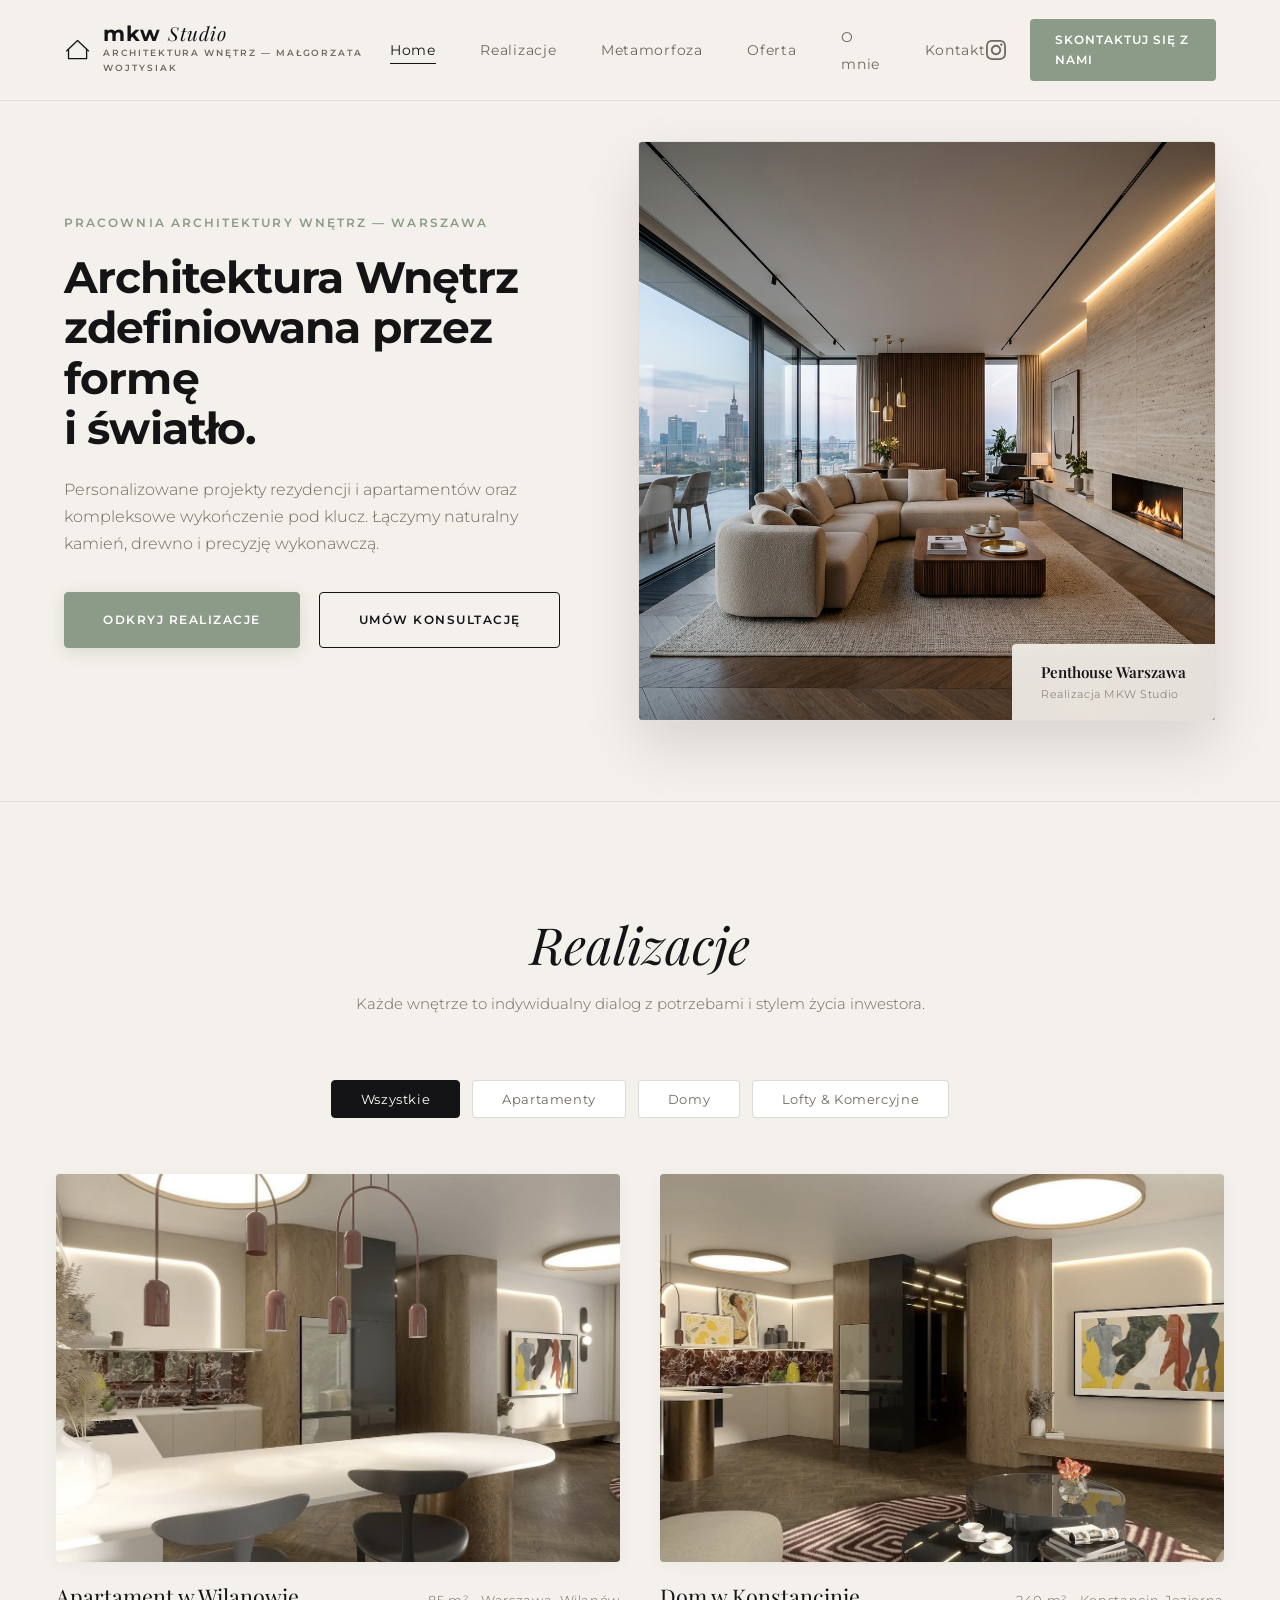
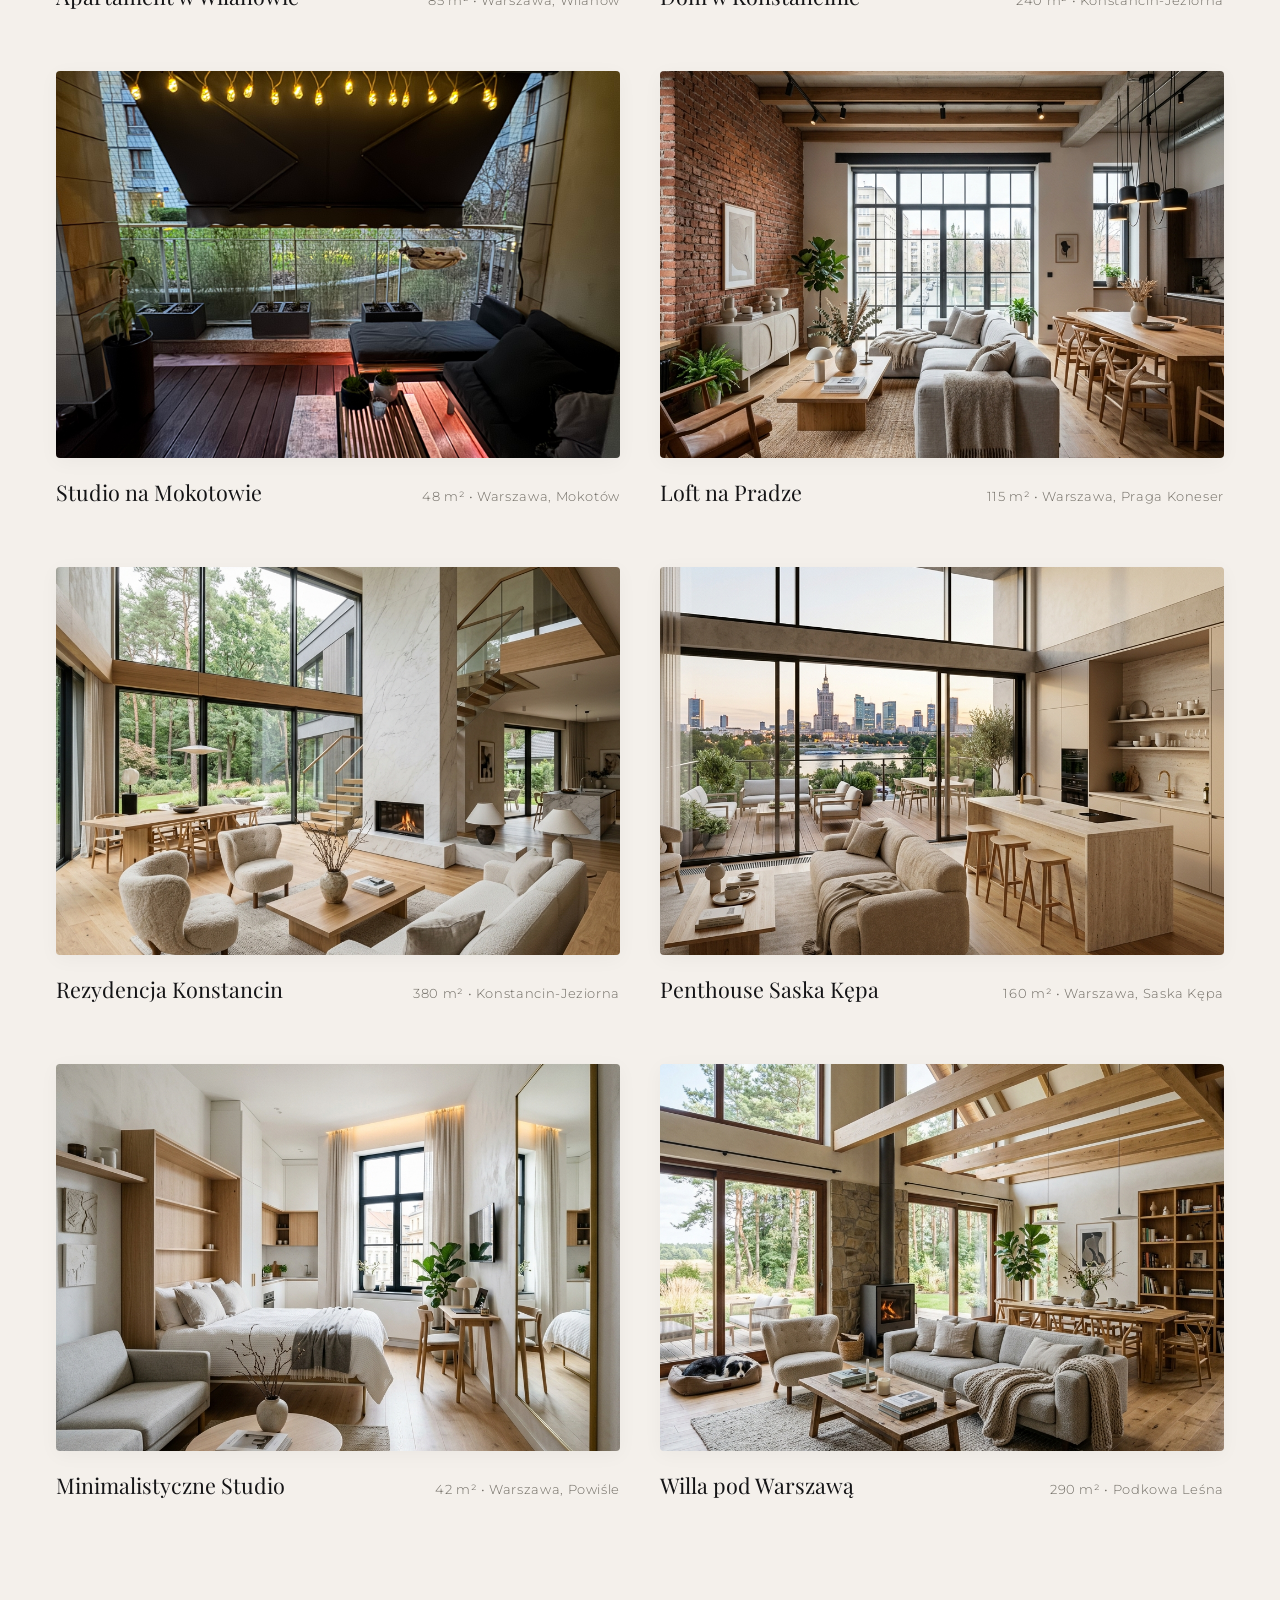
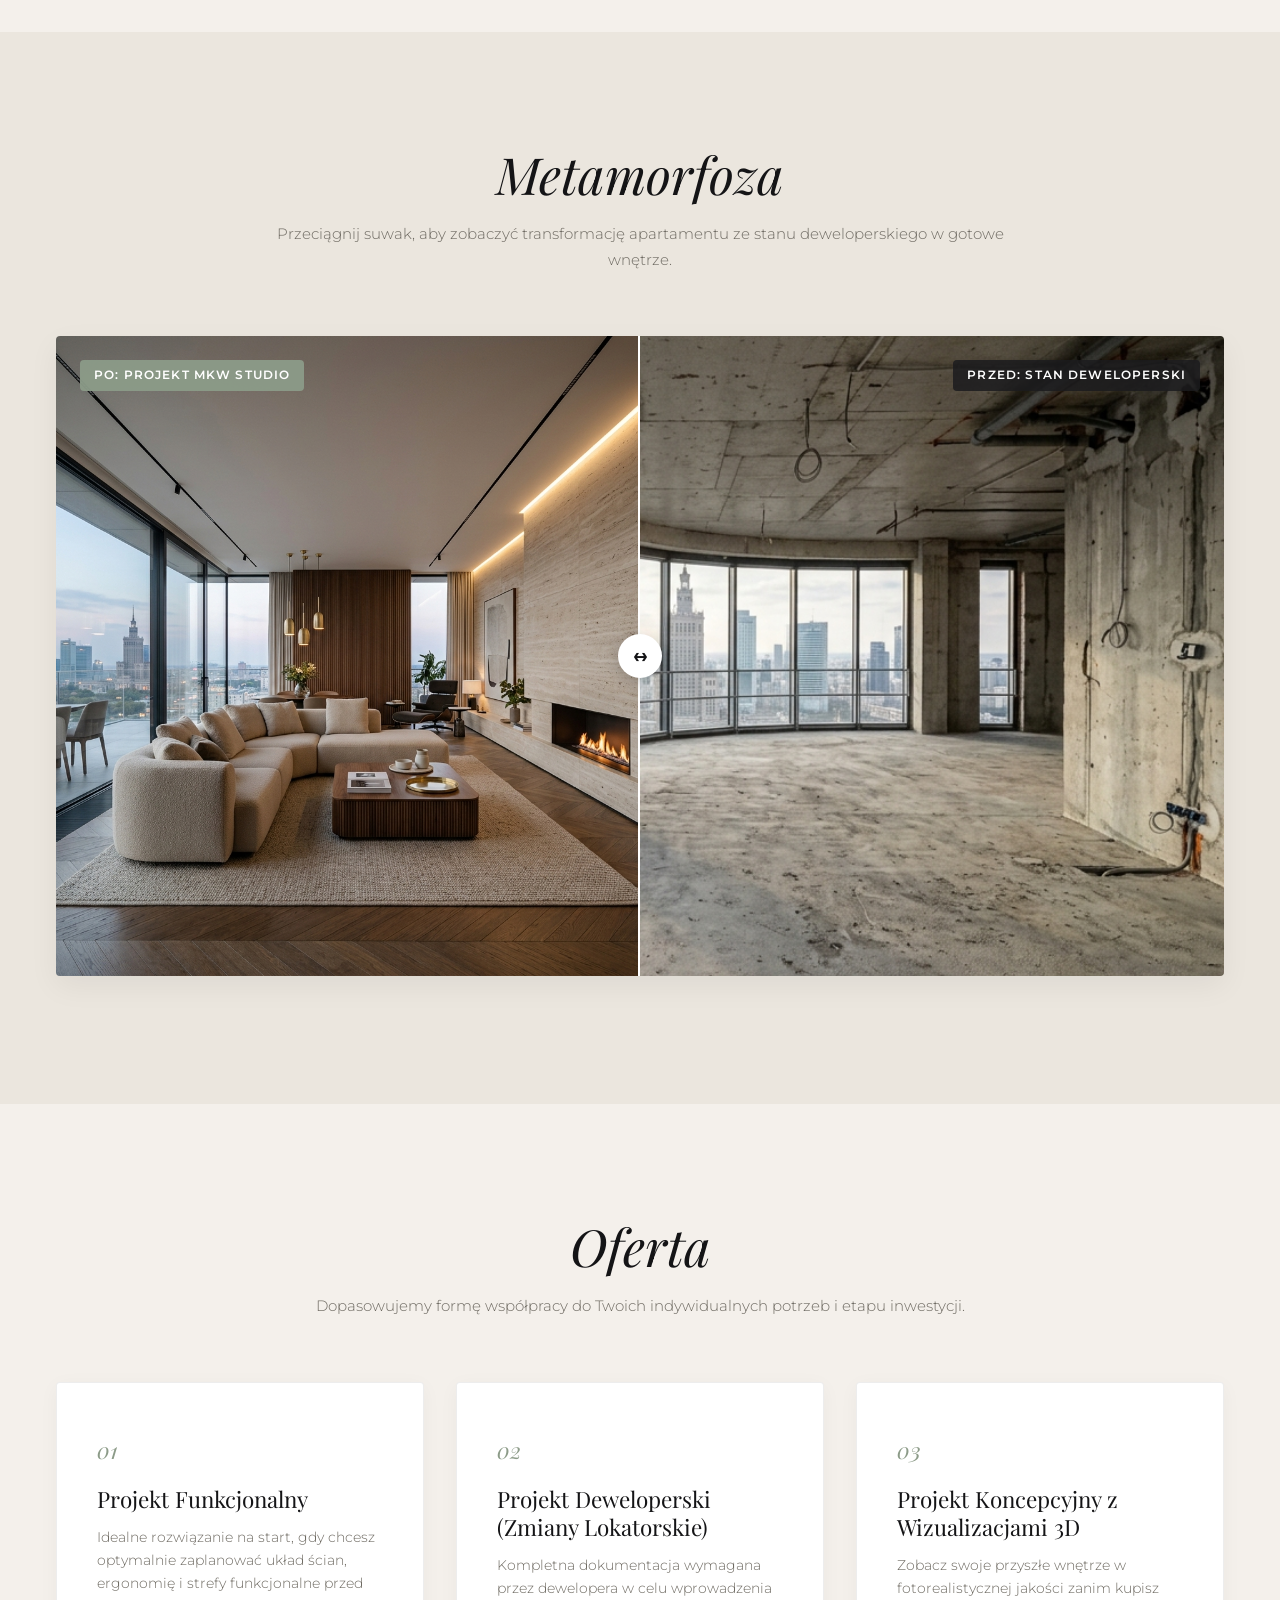
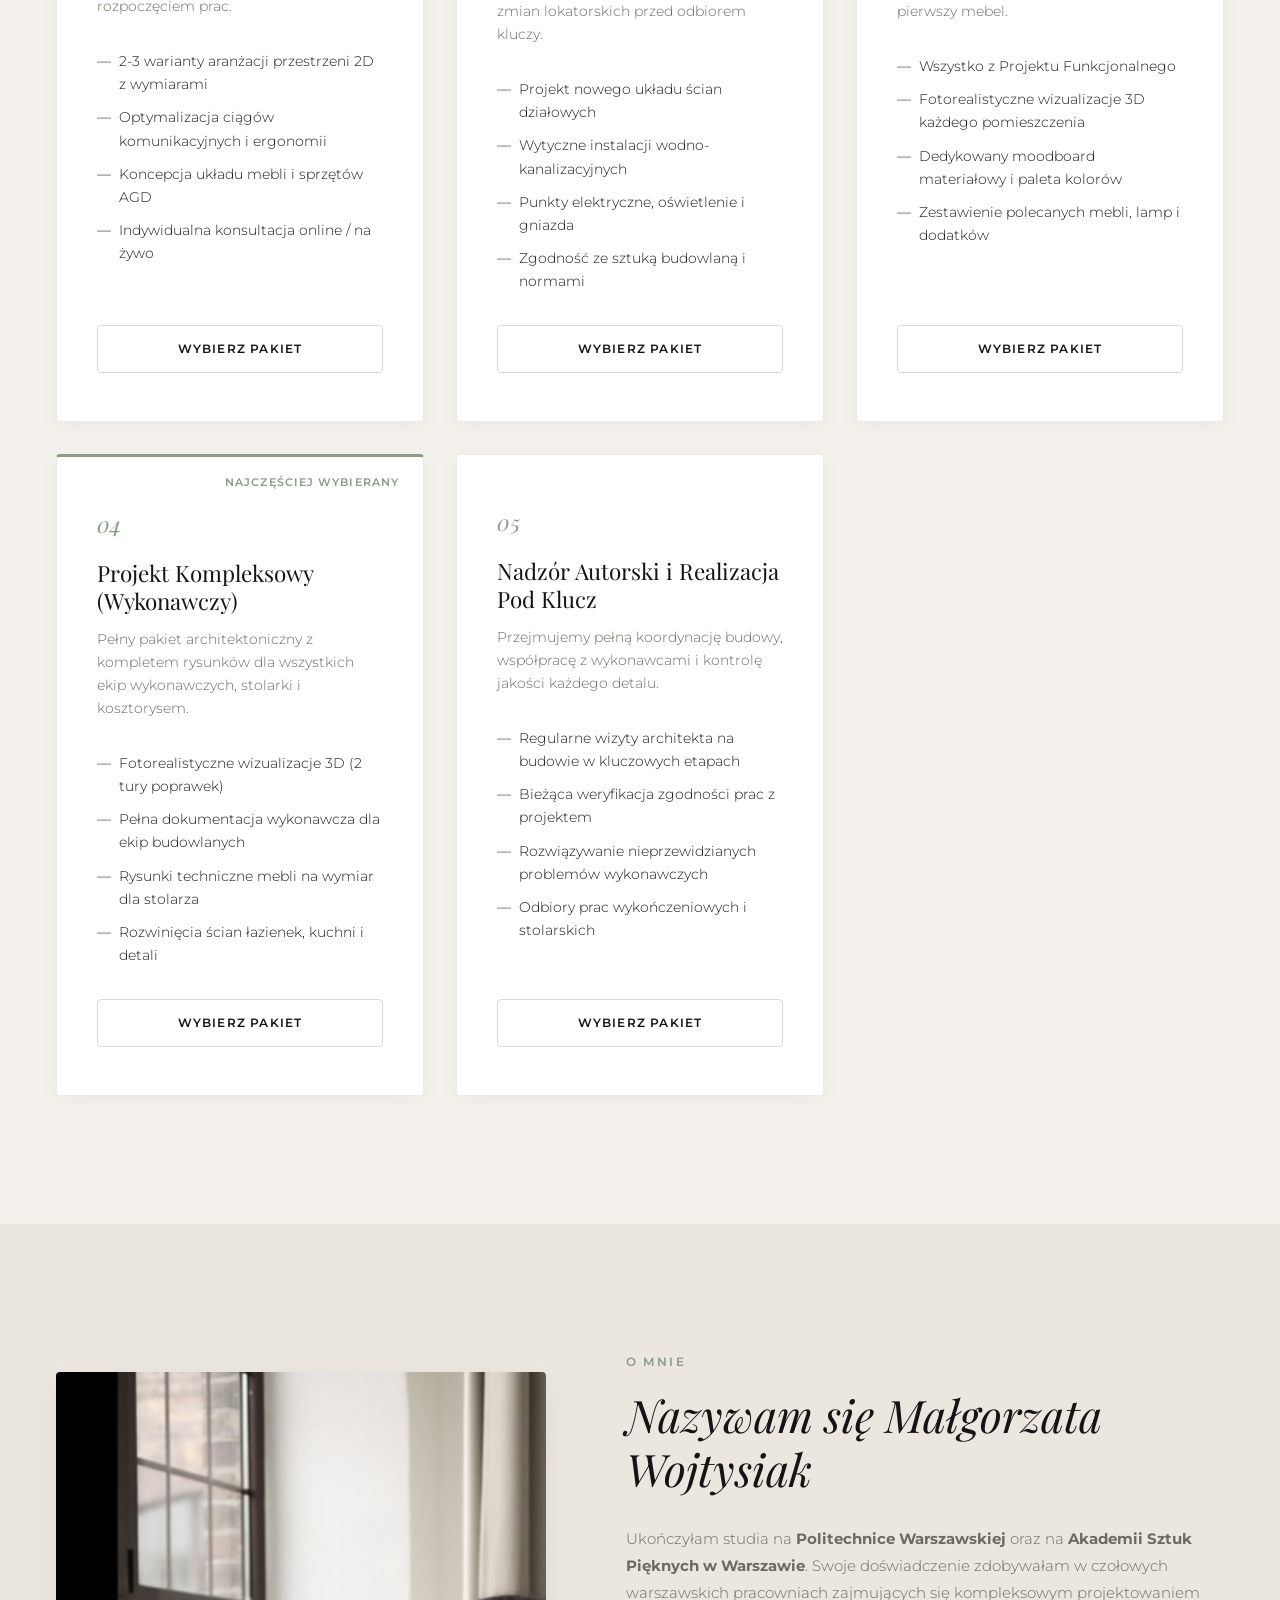
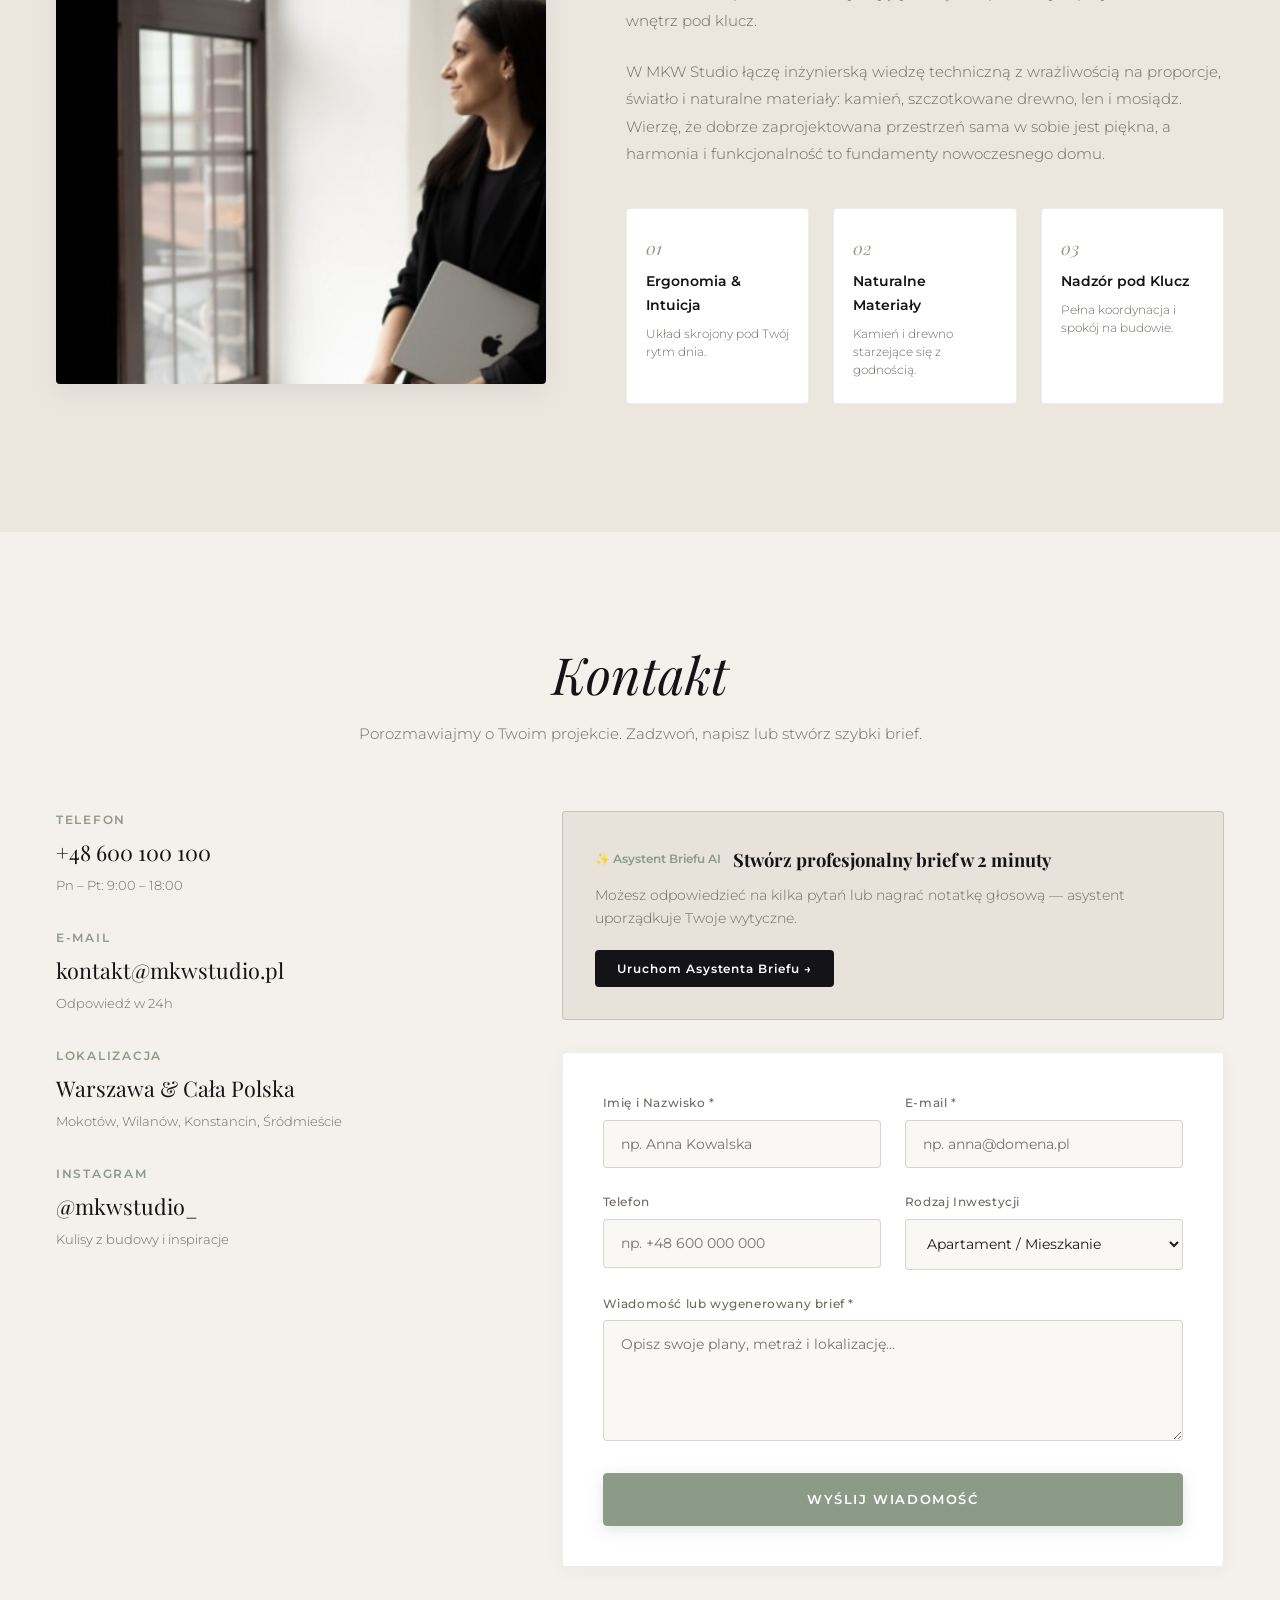
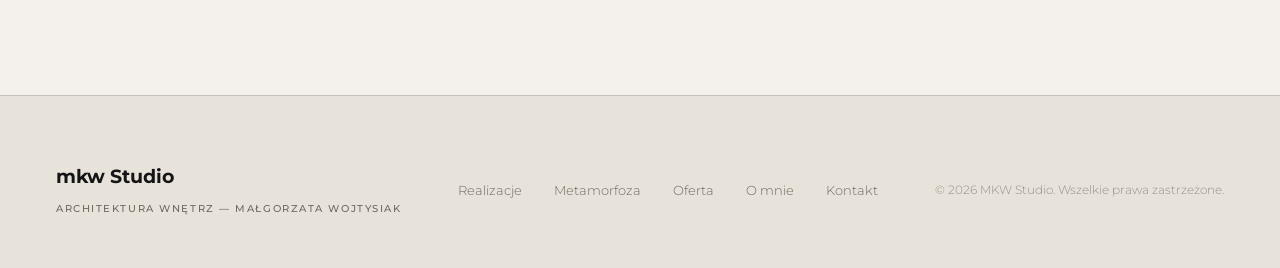
==== index.html @ ab35185e "MKW Studio - Małgorzata Wojtysiak - Rewizja 13" ====
<!DOCTYPE html>
<html lang="pl">

<head>
    <meta charset="UTF-8">
    <meta name="viewport" content="width=device-width, initial-scale=1.0">
    <title>MKW Studio | Architektura Wnętrz — Małgorzata Wojtysiak</title>
    <meta name="description"
        content="Personalizowane projekty wnętrz i kompleksowe wykończenie pod klucz w Warszawie. Architektura zdefiniowana przez ergonomię, światło i naturalne materiały.">

    <!-- Fonts: Playfair Display (Editorial Serif) + Montserrat (Clean Modern Sans) -->
    <link rel="preconnect" href="https://fonts.googleapis.com">
    <link rel="preconnect" href="https://fonts.gstatic.com" crossorigin>
    <link
        href="https://fonts.googleapis.com/css2?family=Montserrat:ital,wght@0,300;0,400;0,500;0,600;0,700;1,300;1,400&family=Playfair+Display:ital,wght@0,400;0,600;0,700;1,400;1,600;1,700&family=Plus+Jakarta+Sans:wght@300;400;500;600;700&subset=latin,latin-ext&display=swap"
        rel="stylesheet">

    <!-- CSS -->
    <link rel="stylesheet" href="style.css?v=40">

    <!-- GSAP & ScrollTrigger -->
    <script src="https://cdnjs.cloudflare.com/ajax/libs/gsap/3.12.5/gsap.min.js"></script>
    <script src="https://cdnjs.cloudflare.com/ajax/libs/gsap/3.12.5/ScrollTrigger.min.js"></script>
</head>

<body>
    <!-- Site Header & Navigation (Warm Minimalist) -->
    <header class="site-header" id="site-header">
        <div class="header-container">
            <!-- Brand Logo -->
            <a href="#hero" class="brand-logo" aria-label="MKW Studio Strona Główna">
                <div class="logo-house-icon">
                    <svg viewBox="0 0 42 36" fill="none" xmlns="http://www.w3.org/2000/svg">
                        <path d="M4 20L21 4L38 20" stroke="currentColor" stroke-width="2" stroke-linecap="round" stroke-linejoin="round"/>
                        <path d="M7 17.5V32H35V17.5" stroke="currentColor" stroke-width="2" stroke-linecap="round" stroke-linejoin="round"/>
                    </svg>
                </div>
                <div class="logo-typography">
                    <span class="logo-title">mkw <span class="logo-script">Studio</span></span>
                    <span class="logo-subtitle">ARCHITEKTURA WNĘTRZ — MAŁGORZATA WOJTYSIAK</span>
                </div>
            </a>

            <!-- Desktop Nav Links -->
            <nav class="main-nav">
                <ul class="nav-menu">
                    <li><a href="#hero" class="nav-item active">Home</a></li>
                    <li><a href="#portfolio" class="nav-item">Realizacje</a></li>
                    <li><a href="#transformation" class="nav-item">Metamorfoza</a></li>
                    <li><a href="#offer" class="nav-item">Oferta</a></li>
                    <li><a href="#about" class="nav-item">O mnie</a></li>
                    <li><a href="#contact" class="nav-item">Kontakt</a></li>
                </ul>
            </nav>

            <!-- Header Right Group -->
            <div class="header-right">
                <a href="https://www.instagram.com/mkwstudio_/" target="_blank" rel="noopener" class="insta-icon-btn" title="Instagram MKW Studio">
                    <svg viewBox="0 0 24 24" width="20" height="20" fill="currentColor">
                        <path d="M12 2.163c3.204 0 3.584.012 4.85.07 3.252.148 4.771 1.691 4.919 4.919.058 1.265.069 1.645.069 4.849 0 3.205-.012 3.584-.069 4.849-.149 3.225-1.664 4.771-4.919 4.919-1.266.058-1.644.07-4.85.07-3.204 0-3.584-.012-4.849-.07-3.26-.149-4.771-1.699-4.919-4.92-.058-1.265-.07-1.644-.07-4.849 0-3.204.013-3.583.07-4.849.149-3.227 1.664-4.771 4.919-4.919 1.266-.057 1.645-.069 4.849-.069zm0-2.163c-3.259 0-3.667.014-4.947.072-4.358.2-6.78 2.618-6.98 6.98-.059 1.281-.073 1.689-.073 4.948 0 3.259.014 3.668.072 4.948.2 4.358 2.618 6.78 6.98 6.98 1.281.058 1.689.072 4.948.072 3.259 0 3.668-.014 4.948-.072 4.354-.2 6.782-2.618 6.979-6.98.059-1.28.073-1.689.073-4.948 0-3.259-.014-3.667-.072-4.947-.196-4.354-2.617-6.78-6.979-6.98-1.281-.059-1.69-.073-4.949-.073zm0 5.838c-3.403 0-6.162 2.759-6.162 6.162s2.759 6.163 6.162 6.163 6.162-2.759 6.162-6.163-2.759-6.162-6.162-6.162zm0 10.162c-2.209 0-4-1.79-4-4 0-2.209 1.791-4 4-4s4 1.791 4 4c0 2.21-1.791 4-4 4zm6.406-11.845c-.796 0-1.441.645-1.441 1.44s.645 1.44 1.441 1.44c.795 0 1.439-.645 1.439-1.44s-.644-1.44-1.439-1.44z"/>
                    </svg>
                </a>
                <a href="#contact" class="btn-cta-sage">Skontaktuj się z nami</a>
                <button class="mobile-toggle" id="mobile-toggle" aria-label="Menu mobilne">
                    <span></span>
                    <span></span>
                </button>
            </div>
        </div>
    </header>

    <!-- Mobile Navigation Drawer -->
    <div class="mobile-drawer" id="mobile-drawer">
        <ul class="mobile-nav-list">
            <li><a href="#hero" class="mobile-nav-link">Home</a></li>
            <li><a href="#portfolio" class="mobile-nav-link">Realizacje</a></li>
            <li><a href="#transformation" class="mobile-nav-link">Metamorfoza</a></li>
            <li><a href="#offer" class="mobile-nav-link">Oferta</a></li>
            <li><a href="#about" class="mobile-nav-link">O mnie</a></li>
            <li><a href="#contact" class="mobile-nav-link">Kontakt</a></li>
            <li><a href="tel:+48600100100" class="mobile-contact-pill">📞 +48 600 100 100</a></li>
        </ul>
    </div>

    <main id="main-content">
        <!-- 1. Hero Section: Clean Editorial Split Composition -->
        <section id="hero" class="hero-clean-section">
            <div class="hero-clean-container">
                <!-- Left Column: Pure Clean Typography & Actions -->
                <div class="hero-text-col">
                    <span class="hero-eyebrow-tag">PRACOWNIA ARCHITEKTURY WNĘTRZ — WARSZAWA</span>
                    
                    <h1 class="hero-main-title">
                        Architektura Wnętrz<br>
                        zdefiniowana przez formę<br>
                        i światło.
                    </h1>

                    <p class="hero-lead-text">
                        Personalizowane projekty rezydencji i apartamentów oraz kompleksowe wykończenie pod klucz. 
                        Łączymy naturalny kamień, drewno i precyzję wykonawczą.
                    </p>

                    <div class="hero-action-buttons">
                        <a href="#portfolio" class="btn-sage">Odkryj realizacje</a>
                        <a href="#contact" class="btn-outline-dark">Umów konsultację</a>
                    </div>
                </div>

                <!-- Right Column: Framed Luxury Interior Showcase -->
                <div class="hero-visual-col">
                    <div class="hero-portal-frame">
                        <img src="Zdjecia/hero_day.png" alt="Architektura Wnętrz MKW Studio" class="hero-portal-image">
                        <div class="hero-portal-badge">
                            <span class="portal-badge-title">Penthouse Warszawa</span>
                            <span class="portal-badge-sub">Realizacja MKW Studio</span>
                        </div>
                    </div>
                </div>
            </div>
        </section>

        <!-- 2. Realizacje / Portfolio Section (Clean 2-Column Editorial Grid) -->
        <section id="portfolio" class="portfolio-section">
            <div class="container">
                <div class="section-center-heading">
                    <h2 class="section-title-editorial">Realizacje</h2>
                    <p class="section-subtitle">Każde wnętrze to indywidualny dialog z potrzebami i stylem życia inwestora.</p>
                </div>

                <!-- Category Filters -->
                <div class="portfolio-filter-bar" id="portfolio-filters">
                    <button class="filter-tab active" data-filter="all">Wszystkie</button>
                    <button class="filter-tab" data-filter="apartments">Apartamenty</button>
                    <button class="filter-tab" data-filter="houses">Domy</button>
                    <button class="filter-tab" data-filter="commercial">Lofty & Komercyjne</button>
                </div>

                <!-- Projects 2-Column Grid -->
                <div class="realizacje-grid" id="realizacje-container">
                    <!-- Injected by main.js -->
                </div>
            </div>
        </section>

        <!-- 3. Metamorfoza Przed / Po (Interactive Before/After Slider) -->
        <section id="transformation" class="transformation-section">
            <div class="container">
                <div class="section-center-heading">
                    <h2 class="section-title-editorial">Metamorfoza</h2>
                    <p class="section-subtitle">Przeciągnij suwak, aby zobaczyć transformację apartamentu ze stanu deweloperskiego w gotowe wnętrze.</p>
                </div>

                <div class="before-after-container" id="before-after-slider">
                    <div class="before-img-layer">
                        <img src="Zdjecia/hero_before_raw.png" alt="Przed: Stan Deweloperski">
                        <span class="state-label state-before">PRZED: STAN DEWELOPERSKI</span>
                    </div>
                    <div class="after-img-layer" id="after-layer">
                        <img src="Zdjecia/hero_day.png" alt="Po: Realizacja MKW Studio">
                        <span class="state-label state-after">PO: PROJEKT MKW STUDIO</span>
                    </div>
                    <div class="slider-drag-handle" id="slider-handle">
                        <div class="handle-circle">
                            <span>↔</span>
                        </div>
                    </div>
                </div>
            </div>
        </section>

        <!-- 4. Oferta / Zakres Współpracy -->
        <section id="offer" class="offer-section">
            <div class="container">
                <div class="section-center-heading">
                    <h2 class="section-title-editorial">Oferta</h2>
                    <p class="section-subtitle">Dopasowujemy formę współpracy do Twoich indywidualnych potrzeb i etapu inwestycji.</p>
                </div>

                <div class="offer-cards-grid" id="offer-grid">
                    <!-- Injected by main.js -->
                </div>
            </div>
        </section>

        <!-- 5. O mnie Section -->
        <section id="about" class="about-section">
            <div class="container">
                <div class="about-split-layout">
                    <div class="about-photo-column">
                        <div class="about-photo-frame">
                            <img src="Zdjecia/o%20mnie/gosia_portrait_clean.jpg" alt="Małgorzata Wojtysiak — Architekt Wnętrz" class="about-real-img">
                        </div>
                    </div>

                    <div class="about-text-column">
                        <span class="about-eyebrow">O MNIE</span>
                        <h2 class="about-title-serif">Nazywam się Małgorzata Wojtysiak</h2>
                        
                        <p class="about-p">
                            Ukończyłam studia na <strong>Politechnice Warszawskiej</strong> oraz na <strong>Akademii Sztuk Pięknych w Warszawie</strong>. 
                            Swoje doświadczenie zdobywałam w czołowych warszawskich pracowniach zajmujących się kompleksowym projektowaniem wnętrz pod klucz.
                        </p>
                        <p class="about-p">
                            W MKW Studio łączę inżynierską wiedzę techniczną z wrażliwością na proporcje, światło i naturalne materiały: kamień, szczotkowane drewno, len i mosiądz. 
                            Wierzę, że dobrze zaprojektowana przestrzeń sama w sobie jest piękna, a harmonia i funkcjonalność to fundamenty nowoczesnego domu.
                        </p>

                        <div class="about-pillars">
                            <div class="pillar-box">
                                <span class="p-num">01</span>
                                <h4>Ergonomia & Intuicja</h4>
                                <p>Układ skrojony pod Twój rytm dnia.</p>
                            </div>
                            <div class="pillar-box">
                                <span class="p-num">02</span>
                                <h4>Naturalne Materiały</h4>
                                <p>Kamień i drewno starzejące się z godnością.</p>
                            </div>
                            <div class="pillar-box">
                                <span class="p-num">03</span>
                                <h4>Nadzór pod Klucz</h4>
                                <p>Pełna koordynacja i spokój na budowie.</p>
                            </div>
                        </div>
                    </div>
                </div>
            </div>
        </section>

        <!-- 6. Kontakt & Inteligentny Asystent Briefu AI -->
        <section id="contact" class="contact-section">
            <div class="container">
                <div class="section-center-heading">
                    <h2 class="section-title-editorial">Kontakt</h2>
                    <p class="section-subtitle">Porozmawiajmy o Twoim projekcie. Zadzwoń, napisz lub stwórz szybki brief.</p>
                </div>

                <div class="contact-main-grid">
                    <!-- Left: Contact Details -->
                    <div class="contact-details-box">
                        <div class="c-info-item">
                            <span class="c-label">TELEFON</span>
                            <a href="tel:+48600100100" class="c-value">+48 600 100 100</a>
                            <span class="c-note">Pn – Pt: 9:00 – 18:00</span>
                        </div>
                        <div class="c-info-item">
                            <span class="c-label">E-MAIL</span>
                            <a href="mailto:kontakt@mkwstudio.pl" class="c-value">kontakt@mkwstudio.pl</a>
                            <span class="c-note">Odpowiedź w 24h</span>
                        </div>
                        <div class="c-info-item">
                            <span class="c-label">LOKALIZACJA</span>
                            <span class="c-value">Warszawa & Cała Polska</span>
                            <span class="c-note">Mokotów, Wilanów, Konstancin, Śródmieście</span>
                        </div>
                        <div class="c-info-item">
                            <span class="c-label">INSTAGRAM</span>
                            <a href="https://www.instagram.com/mkwstudio_/" target="_blank" rel="noopener" class="c-value">@mkwstudio_</a>
                            <span class="c-note">Kulisy z budowy i inspiracje</span>
                        </div>
                    </div>

                    <!-- Right: Form + AI Brief Wizard -->
                    <div class="contact-form-box">
                        <!-- AI Brief Assistant Banner -->
                        <div class="ai-brief-banner">
                            <div class="ai-banner-header">
                                <span class="ai-badge">✨ Asystent Briefu AI</span>
                                <h4>Stwórz profesjonalny brief w 2 minuty</h4>
                            </div>
                            <p>Możesz odpowiedzieć na kilka pytań lub nagrać notatkę głosową — asystent uporządkuje Twoje wytyczne.</p>
                            <button type="button" id="start-ai-wizard" class="btn-ai-trigger">Uruchom Asystenta Briefu →</button>

                            <!-- AI Wizard Popup Steps -->
                            <div id="ai-wizard-interface" class="ai-wizard-interface" style="display: none;">
                                <div class="ai-wizard-top">
                                    <span class="ai-step-indicator">Krok <span id="ai-step-num">1</span> z 5</span>
                                    <button type="button" id="ai-wizard-close" class="ai-close-btn">&times;</button>
                                </div>
                                <div class="ai-progress-track">
                                    <div id="ai-progress-bar" class="ai-progress-bar"></div>
                                </div>
                                <h4 id="ai-question-title" class="ai-q-title">Jaki jest metraż i lokalizacja Twojej inwestycji?</h4>
                                
                                <div class="ai-input-row">
                                    <input type="text" id="ai-step-input" class="ai-input" placeholder="np. 85 m², Warszawa Wilanów, stan deweloperski">
                                    <button type="button" id="ai-voice-btn" class="ai-mic-btn" title="Nagraj odpowiedź głosem">🎙️</button>
                                    <button type="button" id="ai-next-btn" class="btn-sage btn-ai-next">Dalej →</button>
                                </div>

                                <div id="ai-voice-status" class="ai-voice-status" style="display: none;">
                                    <div class="audio-waveform"><span></span><span></span><span></span><span></span></div>
                                    <span class="voice-text">Słucham... Mów swobodnie o metrażu, stylu i budżecie.</span>
                                    <button type="button" id="ai-stop-voice" class="btn-stop-rec">Gotowe</button>
                                </div>
                            </div>
                        </div>

                        <!-- Standard Form -->
                        <form id="contact-form" class="clean-form">
                            <div class="form-row-2">
                                <div class="form-group">
                                    <label for="name">Imię i Nazwisko *</label>
                                    <input type="text" id="name" name="name" required placeholder="np. Anna Kowalska">
                                </div>
                                <div class="form-group">
                                    <label for="email">E-mail *</label>
                                    <input type="email" id="email" name="email" required placeholder="np. anna@domena.pl">
                                </div>
                            </div>

                            <div class="form-row-2">
                                <div class="form-group">
                                    <label for="phone">Telefon</label>
                                    <input type="tel" id="phone" name="phone" placeholder="np. +48 600 000 000">
                                </div>
                                <div class="form-group">
                                    <label for="project-type">Rodzaj Inwestycji</label>
                                    <select id="project-type" name="project-type">
                                        <option value="Apartament / Mieszkanie">Apartament / Mieszkanie</option>
                                        <option value="Dom / Rezydencja">Dom / Rezydencja</option>
                                        <option value="Wnętrze Komercyjne">Wnętrze Komercyjne</option>
                                        <option value="Konsultacja">Konsultacja Architektoniczna</option>
                                    </select>
                                </div>
                            </div>

                            <div class="form-group">
                                <label for="message">Wiadomość lub wygenerowany brief *</label>
                                <textarea id="message" name="message" rows="5" required placeholder="Opisz swoje plany, metraż i lokalizację..."></textarea>
                            </div>

                            <button type="submit" class="btn-sage btn-submit-full">Wyślij wiadomość</button>
                        </form>
                    </div>
                </div>
            </div>
        </section>
    </main>

    <!-- Footer -->
    <footer class="site-footer">
        <div class="container">
            <div class="footer-layout">
                <div class="footer-brand">
                    <span class="f-logo">mkw Studio</span>
                    <span class="f-sub">ARCHITEKTURA WNĘTRZ — MAŁGORZATA WOJTYSIAK</span>
                </div>
                <div class="footer-nav">
                    <a href="#portfolio">Realizacje</a>
                    <a href="#transformation">Metamorfoza</a>
                    <a href="#offer">Oferta</a>
                    <a href="#about">O mnie</a>
                    <a href="#contact">Kontakt</a>
                </div>
                <div class="footer-copy">
                    &copy; 2026 MKW Studio. Wszelkie prawa zastrzeżone.
                </div>
            </div>
        </div>
    </footer>

    <!-- Fullscreen Project Detail Case Study Modal -->
    <div id="project-modal" class="project-modal-backdrop" aria-hidden="true">
        <div class="modal-dialog">
            <button class="modal-close-btn" id="modal-close-btn" aria-label="Zamknij">&times;</button>
            <div class="modal-content-area">
                <div class="modal-hero-header">
                    <span class="modal-category-chip" id="modal-category">Apartamenty</span>
                    <h2 id="modal-title" class="modal-title-serif">Apartament w Wilanowie</h2>
                    <p id="modal-tagline" class="modal-tagline">Azyl spokoju w sercu tętniącej dzielnicy</p>
                </div>

                <!-- Specs Grid -->
                <div class="modal-specs-bar" id="modal-specs-grid"></div>

                <div class="modal-body-layout">
                    <div class="modal-narrative">
                        <h4 class="modal-section-label">O PROJEKCIE I KONCEPCJI</h4>
                        <div id="modal-story" class="modal-story-text"></div>
                        <div class="modal-cta-box">
                            <p>Podoba Ci się ten styl i chcesz omówić swój projekt?</p>
                            <a href="#contact" class="btn-sage modal-contact-btn" id="modal-contact-link">Zapytaj o podobną realizację →</a>
                        </div>
                    </div>

                    <div class="modal-gallery-wrapper">
                        <h4 class="modal-section-label">GALERIA ZDJĘĆ</h4>
                        <div class="modal-gallery-grid" id="modal-gallery"></div>
                    </div>
                </div>
            </div>
        </div>
    </div>

    <!-- Lightbox -->
    <div id="lightbox" class="lightbox-overlay" aria-hidden="true">
        <div class="lightbox-container">
            <img id="lightbox-image" src="" alt="Powiększenie">
            <button class="lightbox-close" id="lightbox-close">&times;</button>
        </div>
    </div>

    <!-- Scripts -->
    <script src="site_content.js?v=40"></script>
    <script src="main.js?v=40"></script>
</body>
</html>
---- style.css ----
/* ==========================================================================
   MKW STUDIO — WARM ORGANIC MINIMALISM (REWIZJA 12)
   Inspiracja: Gaja Design (gajadesign.pl) + Overlapping Portal Hero Composition
   Paleta: Ciepły Len (#F4F0EB), Piaskowiec (#EBE6DE), Czysta Biel (#FFFFFF), Szałwiowa Zieleń (#8C9B88)
   ========================================================================== */

:root {
    /* Color Palette - Warm Natural Linen */
    --bg-primary: #F4F0EB;
    --bg-secondary: #EBE6DE;
    --bg-card: #FFFFFF;
    --bg-card-subtle: #F9F8F5;
    
    --text-main: #1C1C1E;
    --text-heading: #141416;
    --text-muted: #6E6A62;
    --text-light: #949088;
    
    /* Accents */
    --accent-sage: #8C9B88;
    --accent-sage-hover: #788774;
    --accent-taupe: #B8A99A;
    
    --border-subtle: rgba(0, 0, 0, 0.07);
    --border-strong: rgba(0, 0, 0, 0.14);
    
    /* Typography */
    --font-serif: 'Playfair Display', Georgia, serif;
    --font-sans: 'Montserrat', 'Plus Jakarta Sans', -apple-system, sans-serif;
    
    /* Radii & Shadows */
    --radius-sm: 4px;
    --radius-md: 8px;
    --radius-lg: 12px;
    --radius-full: 9999px;
    
    --transition-smooth: all 0.35s cubic-bezier(0.25, 1, 0.5, 1);
    --shadow-subtle: 0 4px 20px rgba(0, 0, 0, 0.04);
    --shadow-card: 0 10px 30px rgba(0, 0, 0, 0.06);
    --shadow-portal: 0 25px 60px rgba(0, 0, 0, 0.12);
}

/* --------------------------------------------------------------------------
   Reset & Base Styles
   -------------------------------------------------------------------------- */
*, *::before, *::after {
    margin: 0;
    padding: 0;
    box-sizing: border-box;
}

html {
    scroll-behavior: smooth;
    font-size: 16px;
    background-color: var(--bg-primary);
    color: var(--text-main);
}

body {
    font-family: var(--font-sans);
    font-weight: 300;
    line-height: 1.7;
    background-color: var(--bg-primary);
    color: var(--text-main);
    overflow-x: hidden;
    -webkit-font-smoothing: antialiased;
    -moz-osx-font-smoothing: grayscale;
}

img {
    max-width: 100%;
    display: block;
}

a {
    color: inherit;
    text-decoration: none;
    transition: var(--transition-smooth);
}

button, input, select, textarea {
    font-family: inherit;
    font-size: inherit;
    color: inherit;
    background: none;
    border: none;
    outline: none;
}

button {
    cursor: pointer;
}

ul {
    list-style: none;
}

/* --------------------------------------------------------------------------
   Layout Containers & Utilities
   -------------------------------------------------------------------------- */
.container {
    max-width: 1440px;
    margin: 0 auto;
    padding: 0 3.5rem;
    width: 100%;
}

@media (max-width: 992px) {
    .container {
        padding: 0 2rem;
    }
}

@media (max-width: 600px) {
    .container {
        padding: 0 1.25rem;
    }
}

.section-center-heading {
    text-align: center;
    max-width: 760px;
    margin: 0 auto 4rem;
}

.section-title-editorial {
    font-family: var(--font-serif);
    font-size: clamp(2.4rem, 4vw, 3.8rem);
    font-weight: 400;
    font-style: italic;
    color: var(--text-heading);
    margin-bottom: 1rem;
    line-height: 1.2;
}

.section-subtitle {
    font-size: 0.95rem;
    color: var(--text-muted);
    line-height: 1.65;
    font-weight: 300;
}

/* --------------------------------------------------------------------------
   Buttons (Clean, Minimalist Sage & Outline)
   -------------------------------------------------------------------------- */
.btn-sage {
    display: inline-flex;
    align-items: center;
    justify-content: center;
    padding: 1rem 2.4rem;
    background-color: var(--accent-sage);
    color: #FFFFFF;
    font-family: var(--font-sans);
    font-size: 0.78rem;
    font-weight: 600;
    letter-spacing: 0.12em;
    text-transform: uppercase;
    border-radius: var(--radius-sm);
    transition: var(--transition-smooth);
    border: 1px solid var(--accent-sage);
    box-shadow: 0 4px 15px rgba(140, 155, 136, 0.25);
}

.btn-sage:hover {
    background-color: var(--accent-sage-hover);
    border-color: var(--accent-sage-hover);
    transform: translateY(-2px);
    box-shadow: 0 8px 25px rgba(140, 155, 136, 0.35);
}

.btn-outline-dark {
    display: inline-flex;
    align-items: center;
    justify-content: center;
    padding: 1rem 2.4rem;
    background-color: transparent;
    color: var(--text-heading);
    font-family: var(--font-sans);
    font-size: 0.78rem;
    font-weight: 600;
    letter-spacing: 0.12em;
    text-transform: uppercase;
    border-radius: var(--radius-sm);
    border: 1px solid var(--text-heading);
    transition: var(--transition-smooth);
}

.btn-outline-dark:hover {
    background-color: var(--text-heading);
    color: #FFFFFF;
    transform: translateY(-2px);
}

.btn-cta-sage {
    padding: 0.65rem 1.6rem;
    background-color: var(--accent-sage);
    color: #FFFFFF;
    font-size: 0.75rem;
    font-weight: 600;
    letter-spacing: 0.08em;
    border-radius: var(--radius-sm);
    text-transform: uppercase;
    transition: var(--transition-smooth);
}

.btn-cta-sage:hover {
    background-color: var(--accent-sage-hover);
}

/* --------------------------------------------------------------------------
   Site Header & Navigation (Warm Minimalist)
   -------------------------------------------------------------------------- */
.site-header {
    position: sticky;
    top: 0;
    left: 0;
    width: 100%;
    background-color: var(--bg-primary);
    z-index: 1000;
    border-bottom: 1px solid var(--border-subtle);
    padding: 1.2rem 0;
    transition: var(--transition-smooth);
}

.site-header.scrolled {
    background-color: rgba(244, 240, 235, 0.95);
    backdrop-filter: blur(12px);
    box-shadow: var(--shadow-subtle);
}

.header-container {
    max-width: 1540px;
    margin: 0 auto;
    padding: 0 4rem;
    display: flex;
    align-items: center;
    justify-content: space-between;
}

@media (max-width: 992px) {
    .header-container {
        padding: 0 2rem;
    }
}

/* Logo */
.brand-logo {
    display: flex;
    align-items: center;
    gap: 12px;
    color: var(--text-heading);
}

.logo-house-icon {
    width: 32px;
    height: 28px;
    color: var(--text-heading);
    display: flex;
    align-items: center;
}

.logo-typography {
    display: flex;
    flex-direction: column;
}

.logo-title {
    font-family: var(--font-sans);
    font-weight: 700;
    font-size: 1.3rem;
    letter-spacing: 0.05em;
    line-height: 1;
    color: var(--text-heading);
}

.logo-script {
    font-family: var(--font-serif);
    font-style: italic;
    font-weight: 400;
    font-size: 1.2rem;
}

.logo-subtitle {
    font-size: 0.55rem;
    letter-spacing: 0.22em;
    color: var(--text-muted);
    font-weight: 600;
    margin-top: 2px;
}

/* Nav Menu */
.main-nav {
    display: flex;
    align-items: center;
}

.nav-menu {
    display: flex;
    align-items: center;
    gap: 2.8rem;
}

.nav-item {
    font-size: 0.85rem;
    font-weight: 400;
    color: var(--text-muted);
    letter-spacing: 0.05em;
    padding: 6px 0;
    position: relative;
}

.nav-item:hover, .nav-item.active {
    color: var(--text-heading);
}

.nav-item::after {
    content: '';
    position: absolute;
    bottom: 0;
    left: 0;
    width: 0;
    height: 1px;
    background-color: var(--text-heading);
    transition: var(--transition-smooth);
}

.nav-item:hover::after, .nav-item.active::after {
    width: 100%;
}

.header-right {
    display: flex;
    align-items: center;
    gap: 1.5rem;
}

.insta-icon-btn {
    color: var(--text-muted);
    display: flex;
    align-items: center;
    transition: var(--transition-smooth);
}

.insta-icon-btn:hover {
    color: var(--text-heading);
    transform: scale(1.1);
}

/* Mobile Toggle */
.mobile-toggle {
    display: none;
    flex-direction: column;
    gap: 6px;
    width: 32px;
    height: 32px;
    justify-content: center;
    align-items: center;
}

.mobile-toggle span {
    width: 24px;
    height: 2px;
    background-color: var(--text-heading);
    transition: var(--transition-smooth);
}

.mobile-drawer {
    display: none;
    position: fixed;
    top: 4.5rem;
    left: 0;
    right: 0;
    background-color: var(--bg-primary);
    border-bottom: 1px solid var(--border-strong);
    padding: 2.5rem 2rem;
    z-index: 999;
    box-shadow: var(--shadow-card);
}

.mobile-drawer.active {
    display: block;
    animation: fadeInDown 0.3s ease;
}

.mobile-nav-list {
    display: flex;
    flex-direction: column;
    gap: 1.5rem;
    text-align: center;
}

.mobile-nav-link {
    font-size: 1.1rem;
    font-weight: 500;
}

.mobile-contact-pill {
    display: inline-block;
    padding: 0.8rem 1.5rem;
    background-color: var(--accent-sage);
    color: #FFFFFF;
    border-radius: var(--radius-sm);
    margin-top: 1rem;
}

@keyframes fadeInDown {
    from { opacity: 0; transform: translateY(-15px); }
    to { opacity: 1; transform: translateY(0); }
}

@media (max-width: 992px) {
    .main-nav, .header-right .btn-cta-sage {
        display: none;
    }
    .mobile-toggle {
        display: flex;
    }
}

/* --------------------------------------------------------------------------
   1. Hero Section: Clean Editorial Split Composition (Gaja Design & Moovin Style)
   -------------------------------------------------------------------------- */
.hero-clean-section {
    position: relative;
    padding: 2.5rem 0 5rem;
    background-color: var(--bg-primary);
}

.hero-clean-container {
    max-width: 1540px;
    margin: 0 auto;
    padding: 0 4rem;
    display: grid;
    grid-template-columns: 1fr 1.15fr;
    align-items: center;
    gap: 4.5rem;
}

@media (max-width: 1100px) {
    .hero-clean-container {
        grid-template-columns: 1fr 1fr;
        gap: 2.5rem;
        padding: 0 2rem;
    }
}

@media (max-width: 900px) {
    .hero-clean-container {
        grid-template-columns: 1fr;
        gap: 3rem;
        padding: 0 1.5rem;
    }
}

/* Left Column: Text & Actions */
.hero-text-col {
    display: flex;
    flex-direction: column;
    justify-content: center;
}

.hero-eyebrow-tag {
    display: inline-block;
    font-size: 0.72rem;
    font-weight: 600;
    letter-spacing: 0.18em;
    text-transform: uppercase;
    color: var(--accent-sage);
    margin-bottom: 1.2rem;
}

.hero-main-title {
    font-family: var(--font-sans);
    font-size: clamp(2.3rem, 3.4vw, 3.6rem);
    font-weight: 700;
    color: var(--text-heading);
    line-height: 1.16;
    letter-spacing: -0.02em;
    margin-bottom: 1.4rem;
}

.hero-lead-text {
    font-size: 0.98rem;
    color: var(--text-muted);
    line-height: 1.7;
    margin-bottom: 2.2rem;
    max-width: 500px;
    font-weight: 300;
}

.hero-action-buttons {
    display: flex;
    gap: 1.2rem;
    flex-wrap: wrap;
}

/* Right Column: Visual Showcase Card */
.hero-visual-col {
    position: relative;
    width: 100%;
}

.hero-portal-frame {
    position: relative;
    width: 100%;
    height: clamp(480px, 68vh, 580px);
    border-radius: var(--radius-sm);
    overflow: hidden;
    box-shadow: var(--shadow-portal);
    border: 1px solid var(--border-subtle);
}

.hero-portal-image {
    width: 100%;
    height: 100%;
    object-fit: cover;
    object-position: center;
    transition: transform 8s ease-out;
}

.hero-portal-frame:hover .hero-portal-image {
    transform: scale(1.03);
}

.hero-portal-badge {
    position: absolute;
    bottom: 0;
    right: 0;
    padding: 1rem 1.8rem;
    background: rgba(244, 240, 235, 0.92);
    backdrop-filter: blur(12px);
    border-top-left-radius: var(--radius-sm);
    display: flex;
    flex-direction: column;
}

.portal-badge-title {
    font-family: var(--font-serif);
    font-size: 0.95rem;
    font-weight: 600;
    color: var(--text-heading);
}

.portal-badge-sub {
    font-size: 0.68rem;
    color: var(--text-muted);
    letter-spacing: 0.05em;
}

/* --------------------------------------------------------------------------
   2. Realizacje / Portfolio Section (Clean 2-Column Editorial Grid)
   -------------------------------------------------------------------------- */
.portfolio-section {
    padding: 7rem 0 8rem;
    background-color: var(--bg-primary);
    border-top: 1px solid var(--border-subtle);
}

.portfolio-filter-bar {
    display: flex;
    justify-content: center;
    gap: 12px;
    margin-bottom: 3.5rem;
    flex-wrap: wrap;
}

.filter-tab {
    padding: 0.65rem 1.8rem;
    font-size: 0.8rem;
    font-weight: 400;
    letter-spacing: 0.05em;
    color: var(--text-muted);
    border-radius: var(--radius-sm);
    border: 1px solid var(--border-strong);
    background: var(--bg-card);
    transition: var(--transition-smooth);
}

.filter-tab:hover {
    color: var(--text-heading);
    border-color: var(--text-heading);
}

.filter-tab.active {
    background-color: var(--text-heading);
    color: #FFFFFF;
    border-color: var(--text-heading);
}

/* 2-Column Grid */
.realizacje-grid {
    display: grid;
    grid-template-columns: repeat(2, 1fr);
    gap: 3.5rem 2.5rem;
}

@media (max-width: 768px) {
    .realizacje-grid {
        grid-template-columns: 1fr;
        gap: 2.5rem;
    }
}

.realizacja-card {
    cursor: pointer;
    display: flex;
    flex-direction: column;
    gap: 1rem;
}

.realizacja-image-frame {
    position: relative;
    width: 100%;
    aspect-ratio: 16 / 11;
    overflow: hidden;
    border-radius: var(--radius-sm);
    background-color: var(--bg-secondary);
    box-shadow: var(--shadow-subtle);
}

.realizacja-img {
    width: 100%;
    height: 100%;
    object-fit: cover;
    transition: transform 0.8s cubic-bezier(0.25, 1, 0.5, 1);
}

.realizacja-card:hover .realizacja-img {
    transform: scale(1.03);
}

.realizacja-info {
    display: flex;
    justify-content: space-between;
    align-items: baseline;
}

.realizacja-title {
    font-family: var(--font-serif);
    font-size: 1.35rem;
    font-weight: 400;
    color: var(--text-heading);
}

.realizacja-meta {
    font-size: 0.8rem;
    color: var(--text-muted);
    letter-spacing: 0.05em;
}

/* --------------------------------------------------------------------------
   3. Metamorfoza Przed / Po Section
   -------------------------------------------------------------------------- */
.transformation-section {
    padding: 7rem 0 8rem;
    background-color: var(--bg-secondary);
}

.before-after-container {
    position: relative;
    width: 100%;
    aspect-ratio: 16 / 9;
    max-height: 640px;
    border-radius: var(--radius-sm);
    overflow: hidden;
    box-shadow: var(--shadow-card);
    cursor: ew-resize;
    user-select: none;
}

.before-img-layer,
.after-img-layer {
    position: absolute;
    top: 0;
    left: 0;
    width: 100%;
    height: 100%;
}

.before-img-layer img,
.after-img-layer img {
    width: 100%;
    height: 100%;
    object-fit: cover;
}

.after-img-layer {
    width: 50%;
    overflow: hidden;
    border-right: 2px solid #FFFFFF;
    z-index: 2;
}

.state-label {
    position: absolute;
    top: 1.5rem;
    padding: 6px 14px;
    border-radius: var(--radius-sm);
    font-size: 0.72rem;
    font-weight: 600;
    letter-spacing: 0.1em;
    z-index: 5;
}

.state-before {
    right: 1.5rem;
    background: rgba(28, 28, 30, 0.85);
    color: #FFFFFF;
}

.state-after {
    left: 1.5rem;
    background: rgba(140, 155, 136, 0.95);
    color: #FFFFFF;
}

.slider-drag-handle {
    position: absolute;
    top: 0;
    bottom: 0;
    left: 50%;
    width: 4px;
    transform: translateX(-50%);
    z-index: 10;
    pointer-events: none;
}

.handle-circle {
    position: absolute;
    top: 50%;
    left: 50%;
    transform: translate(-50%, -50%);
    width: 44px;
    height: 44px;
    border-radius: 50%;
    background: #FFFFFF;
    color: var(--text-heading);
    display: flex;
    align-items: center;
    justify-content: center;
    font-weight: 700;
    font-size: 1.1rem;
    box-shadow: 0 4px 15px rgba(0, 0, 0, 0.2);
}

/* --------------------------------------------------------------------------
   4. Oferta / Pakiety Grid
   -------------------------------------------------------------------------- */
.offer-section {
    padding: 7rem 0 8rem;
    background-color: var(--bg-primary);
}

.offer-cards-grid {
    display: grid;
    grid-template-columns: repeat(3, 1fr);
    gap: 2rem;
}

@media (max-width: 1100px) {
    .offer-cards-grid {
        grid-template-columns: repeat(2, 1fr);
    }
}

@media (max-width: 768px) {
    .offer-cards-grid {
        grid-template-columns: 1fr;
    }
}

.offer-clean-card {
    background-color: var(--bg-card);
    border: 1px solid var(--border-subtle);
    border-radius: var(--radius-sm);
    padding: 3rem 2.5rem;
    display: flex;
    flex-direction: column;
    justify-content: space-between;
    box-shadow: var(--shadow-subtle);
    transition: var(--transition-smooth);
    position: relative;
}

.offer-clean-card:hover {
    transform: translateY(-4px);
    box-shadow: var(--shadow-card);
    border-color: var(--border-strong);
}

.offer-clean-card.featured {
    border-top: 3px solid var(--accent-sage);
}

.featured-tag {
    position: absolute;
    top: 1rem;
    right: 1.5rem;
    font-size: 0.68rem;
    font-weight: 600;
    letter-spacing: 0.1em;
    text-transform: uppercase;
    color: var(--accent-sage);
}

.o-num {
    font-family: var(--font-serif);
    font-size: 1.4rem;
    font-style: italic;
    color: var(--accent-sage);
    margin-bottom: 1rem;
    display: block;
}

.o-title {
    font-family: var(--font-serif);
    font-size: 1.4rem;
    font-weight: 400;
    color: var(--text-heading);
    margin-bottom: 0.8rem;
    line-height: 1.25;
}

.o-desc {
    font-size: 0.9rem;
    color: var(--text-muted);
    line-height: 1.6;
    margin-bottom: 2rem;
}

.o-list {
    margin-bottom: 2rem;
    display: flex;
    flex-direction: column;
    gap: 10px;
}

.o-list li {
    font-size: 0.85rem;
    color: var(--text-main);
    display: flex;
    align-items: flex-start;
    gap: 8px;
}

.o-list li::before {
    content: '—';
    color: var(--accent-sage);
    font-weight: 600;
}

.o-btn {
    width: 100%;
    padding: 0.8rem 1rem;
    text-align: center;
    border: 1px solid var(--border-strong);
    font-size: 0.75rem;
    font-weight: 600;
    letter-spacing: 0.1em;
    text-transform: uppercase;
    border-radius: var(--radius-sm);
    color: var(--text-heading);
    transition: var(--transition-smooth);
}

.o-btn:hover {
    background-color: var(--text-heading);
    color: #FFFFFF;
    border-color: var(--text-heading);
}

/* --------------------------------------------------------------------------
   5. O mnie Section
   -------------------------------------------------------------------------- */
.about-section {
    padding: 8rem 0;
    background-color: var(--bg-secondary);
}

.about-split-layout {
    display: grid;
    grid-template-columns: 0.9fr 1.1fr;
    gap: 5rem;
    align-items: center;
}

@media (max-width: 992px) {
    .about-split-layout {
        grid-template-columns: 1fr;
        gap: 3.5rem;
    }
}

.about-photo-frame {
    position: relative;
    border-radius: var(--radius-sm);
    overflow: hidden;
    aspect-ratio: 4 / 5;
    box-shadow: var(--shadow-card);
}

.about-real-img {
    width: 100%;
    height: 100%;
    object-fit: cover;
    object-position: center top;
}

.about-eyebrow {
    font-size: 0.75rem;
    font-weight: 600;
    letter-spacing: 0.2em;
    color: var(--accent-sage);
    display: block;
    margin-bottom: 1rem;
}

.about-title-serif {
    font-family: var(--font-serif);
    font-size: clamp(2rem, 3.5vw, 3rem);
    font-weight: 400;
    font-style: italic;
    color: var(--text-heading);
    line-height: 1.2;
    margin-bottom: 1.8rem;
}

.about-p {
    font-size: 0.95rem;
    color: var(--text-muted);
    line-height: 1.8;
    margin-bottom: 1.5rem;
}

.about-pillars {
    display: grid;
    grid-template-columns: repeat(3, 1fr);
    gap: 1.5rem;
    margin-top: 2.5rem;
}

@media (max-width: 600px) {
    .about-pillars {
        grid-template-columns: 1fr;
    }
}

.pillar-box {
    background-color: var(--bg-card);
    padding: 1.5rem 1.2rem;
    border-radius: var(--radius-sm);
    border: 1px solid var(--border-subtle);
}

.p-num {
    font-family: var(--font-serif);
    font-size: 1.1rem;
    font-style: italic;
    color: var(--accent-sage);
    margin-bottom: 0.5rem;
    display: block;
}

.pillar-box h4 {
    font-size: 0.88rem;
    font-weight: 600;
    margin-bottom: 0.4rem;
    color: var(--text-heading);
}

.pillar-box p {
    font-size: 0.78rem;
    color: var(--text-muted);
    line-height: 1.45;
}

/* --------------------------------------------------------------------------
   6. Kontakt & AI Brief Wizard
   -------------------------------------------------------------------------- */
.contact-section {
    padding: 7rem 0 8rem;
    background-color: var(--bg-primary);
}

.contact-main-grid {
    display: grid;
    grid-template-columns: 0.8fr 1.2fr;
    gap: 4rem;
}

@media (max-width: 992px) {
    .contact-main-grid {
        grid-template-columns: 1fr;
    }
}

.contact-details-box {
    display: flex;
    flex-direction: column;
    gap: 2rem;
}

.c-info-item {
    display: flex;
    flex-direction: column;
    gap: 4px;
}

.c-label {
    font-size: 0.72rem;
    font-weight: 600;
    letter-spacing: 0.15em;
    color: var(--accent-sage);
}

.c-value {
    font-family: var(--font-serif);
    font-size: 1.35rem;
    color: var(--text-heading);
}

.c-note {
    font-size: 0.8rem;
    color: var(--text-muted);
}

/* AI Brief Banner */
.ai-brief-banner {
    background-color: #E8E3DA;
    border: 1px solid var(--border-strong);
    border-radius: var(--radius-sm);
    padding: 2rem;
    margin-bottom: 2rem;
}

.ai-banner-header {
    display: flex;
    align-items: center;
    gap: 12px;
    margin-bottom: 0.6rem;
    flex-wrap: wrap;
}

.ai-badge {
    font-size: 0.75rem;
    font-weight: 600;
    color: var(--accent-sage);
}

.ai-brief-banner h4 {
    font-family: var(--font-serif);
    font-size: 1.15rem;
    color: var(--text-heading);
}

.ai-brief-banner p {
    font-size: 0.85rem;
    color: var(--text-muted);
    margin-bottom: 1.2rem;
}

.btn-ai-trigger {
    padding: 0.7rem 1.4rem;
    background-color: var(--text-heading);
    color: #FFFFFF;
    font-size: 0.75rem;
    font-weight: 600;
    letter-spacing: 0.08em;
    border-radius: var(--radius-sm);
    transition: var(--transition-smooth);
}

.btn-ai-trigger:hover {
    background-color: var(--accent-sage);
}

/* AI Interface */
.ai-wizard-interface {
    margin-top: 1.5rem;
    padding-top: 1.5rem;
    border-top: 1px solid var(--border-strong);
}

.ai-wizard-top {
    display: flex;
    justify-content: space-between;
    align-items: center;
    margin-bottom: 0.8rem;
}

.ai-step-indicator {
    font-size: 0.75rem;
    font-weight: 600;
    color: var(--text-muted);
}

.ai-close-btn {
    font-size: 1.3rem;
    color: var(--text-muted);
}

.ai-progress-track {
    width: 100%;
    height: 3px;
    background-color: rgba(0, 0, 0, 0.08);
    margin-bottom: 1.2rem;
}

.ai-progress-bar {
    width: 20%;
    height: 100%;
    background-color: var(--accent-sage);
    transition: width 0.3s ease;
}

.ai-q-title {
    font-family: var(--font-serif);
    font-size: 1.05rem;
    margin-bottom: 1rem;
    color: var(--text-heading);
}

.ai-input-row {
    display: flex;
    gap: 8px;
}

.ai-input {
    flex: 1;
    padding: 0.8rem 1rem;
    background: #FFFFFF;
    border: 1px solid var(--border-strong);
    border-radius: var(--radius-sm);
    font-size: 0.85rem;
}

.ai-mic-btn {
    padding: 0.8rem 1rem;
    background: #FFFFFF;
    border: 1px solid var(--border-strong);
    border-radius: var(--radius-sm);
}

.btn-ai-next {
    padding: 0.8rem 1.4rem;
}

/* Audio Status */
.ai-voice-status {
    margin-top: 1rem;
    padding: 0.8rem 1rem;
    background-color: rgba(140, 155, 136, 0.15);
    border: 1px solid var(--accent-sage);
    border-radius: var(--radius-sm);
    display: flex;
    align-items: center;
    justify-content: space-between;
    gap: 10px;
}

.audio-waveform {
    display: flex;
    gap: 3px;
    height: 16px;
    align-items: center;
}

.audio-waveform span {
    width: 3px;
    height: 100%;
    background-color: var(--accent-sage);
    animation: wavePulse 1s infinite ease-in-out;
}

.audio-waveform span:nth-child(2) { animation-delay: 0.2s; }
.audio-waveform span:nth-child(3) { animation-delay: 0.4s; }
.audio-waveform span:nth-child(4) { animation-delay: 0.1s; }

@keyframes wavePulse {
    0%, 100% { height: 4px; }
    50% { height: 16px; }
}

.voice-text {
    font-size: 0.78rem;
    color: var(--text-main);
    flex: 1;
}

.btn-stop-rec {
    padding: 4px 10px;
    background: var(--accent-sage);
    color: #FFFFFF;
    font-size: 0.7rem;
    border-radius: var(--radius-sm);
}

/* Clean Form */
.clean-form {
    background-color: var(--bg-card);
    padding: 2.5rem;
    border-radius: var(--radius-sm);
    border: 1px solid var(--border-subtle);
    box-shadow: var(--shadow-subtle);
    display: flex;
    flex-direction: column;
    gap: 1.5rem;
}

.form-row-2 {
    display: grid;
    grid-template-columns: 1fr 1fr;
    gap: 1.5rem;
}

@media (max-width: 600px) {
    .form-row-2 {
        grid-template-columns: 1fr;
    }
}

.form-group {
    display: flex;
    flex-direction: column;
    gap: 6px;
}

.form-group label {
    font-size: 0.75rem;
    font-weight: 500;
    letter-spacing: 0.05em;
    color: var(--text-muted);
}

.form-group input,
.form-group select,
.form-group textarea {
    padding: 0.9rem 1.1rem;
    background-color: var(--bg-card-subtle);
    border: 1px solid var(--border-strong);
    border-radius: var(--radius-sm);
    color: var(--text-main);
    font-size: 0.88rem;
    transition: var(--transition-smooth);
}

.form-group input:focus,
.form-group select:focus,
.form-group textarea:focus {
    border-color: var(--text-heading);
    background-color: #FFFFFF;
}

.btn-submit-full {
    width: 100%;
    padding: 1.1rem;
    margin-top: 0.5rem;
    font-size: 0.82rem;
}

/* --------------------------------------------------------------------------
   Footer
   -------------------------------------------------------------------------- */
.site-footer {
    padding: 4rem 0 3rem;
    background-color: #E8E3DA;
    border-top: 1px solid var(--border-strong);
}

.footer-layout {
    display: flex;
    justify-content: space-between;
    align-items: center;
    flex-wrap: wrap;
    gap: 2rem;
}

.f-logo {
    font-family: var(--font-sans);
    font-weight: 700;
    font-size: 1.2rem;
    display: block;
    color: var(--text-heading);
}

.f-sub {
    font-size: 0.65rem;
    letter-spacing: 0.15em;
    color: var(--text-muted);
    font-weight: 500;
}

.footer-nav {
    display: flex;
    gap: 2rem;
}

.footer-nav a {
    font-size: 0.82rem;
    color: var(--text-muted);
}

.footer-nav a:hover {
    color: var(--text-heading);
}

.footer-copy {
    font-size: 0.75rem;
    color: var(--text-light);
}

/* --------------------------------------------------------------------------
   Case Study Modal & Lightbox
   -------------------------------------------------------------------------- */
.project-modal-backdrop {
    position: fixed;
    inset: 0;
    background: rgba(28, 28, 30, 0.85);
    backdrop-filter: blur(16px);
    z-index: 10000;
    overflow-y: auto;
    padding: 3rem 1.5rem;
    display: none;
    opacity: 0;
    transition: opacity 0.4s ease;
}

.project-modal-backdrop.active {
    display: flex;
    justify-content: center;
    align-items: flex-start;
    opacity: 1;
}

.modal-dialog {
    width: 100%;
    max-width: 1100px;
    background-color: #FFFFFF;
    border-radius: var(--radius-sm);
    padding: 4rem 4rem;
    position: relative;
    box-shadow: var(--shadow-card);
    margin: auto 0;
}

.modal-close-btn {
    position: absolute;
    top: 2rem;
    right: 2rem;
    width: 40px;
    height: 40px;
    border-radius: 50%;
    background-color: var(--bg-card-subtle);
    border: 1px solid var(--border-strong);
    font-size: 1.6rem;
    display: flex;
    align-items: center;
    justify-content: center;
    color: var(--text-main);
    transition: var(--transition-smooth);
}

.modal-close-btn:hover {
    background-color: var(--text-heading);
    color: #FFFFFF;
}

.modal-hero-header {
    margin-bottom: 2rem;
}

.modal-category-chip {
    font-size: 0.72rem;
    font-weight: 600;
    letter-spacing: 0.1em;
    text-transform: uppercase;
    color: var(--accent-sage);
    margin-bottom: 0.5rem;
    display: block;
}

.modal-title-serif {
    font-family: var(--font-serif);
    font-size: clamp(2rem, 3.5vw, 3rem);
    font-weight: 400;
    color: var(--text-heading);
    margin-bottom: 0.4rem;
}

.modal-tagline {
    font-size: 1rem;
    color: var(--text-muted);
}

.modal-specs-bar {
    display: grid;
    grid-template-columns: repeat(4, 1fr);
    gap: 1.5rem;
    padding: 1.5rem 2rem;
    background-color: var(--bg-card-subtle);
    border: 1px solid var(--border-subtle);
    border-radius: var(--radius-sm);
    margin-bottom: 3rem;
}

@media (max-width: 768px) {
    .modal-specs-bar {
        grid-template-columns: repeat(2, 1fr);
    }
}

.spec-item {
    display: flex;
    flex-direction: column;
    gap: 2px;
}

.spec-label {
    font-size: 0.68rem;
    color: var(--text-light);
    text-transform: uppercase;
    letter-spacing: 0.08em;
}

.spec-value {
    font-size: 0.9rem;
    font-weight: 600;
    color: var(--text-heading);
}

.modal-body-layout {
    display: grid;
    grid-template-columns: 0.9fr 1.1fr;
    gap: 3.5rem;
}

@media (max-width: 850px) {
    .modal-body-layout {
        grid-template-columns: 1fr;
    }
    .modal-dialog {
        padding: 2.5rem 1.8rem;
    }
}

.modal-section-label {
    font-size: 0.72rem;
    font-weight: 600;
    letter-spacing: 0.15em;
    text-transform: uppercase;
    color: var(--accent-sage);
    margin-bottom: 1rem;
}

.modal-story-text {
    font-size: 0.95rem;
    line-height: 1.8;
    color: var(--text-muted);
    margin-bottom: 2.5rem;
}

.modal-cta-box {
    padding: 1.8rem;
    background-color: #E8E3DA;
    border-radius: var(--radius-sm);
}

.modal-cta-box p {
    font-size: 0.85rem;
    margin-bottom: 1rem;
    color: var(--text-heading);
}

.modal-contact-btn {
    display: inline-block;
    padding: 0.8rem 1.6rem;
    background-color: var(--accent-sage);
    color: #FFFFFF;
    font-weight: 600;
    font-size: 0.75rem;
    border-radius: var(--radius-sm);
    text-transform: uppercase;
}

.modal-gallery-grid {
    display: grid;
    grid-template-columns: 1fr 1fr;
    gap: 1rem;
}

.modal-gallery-item {
    aspect-ratio: 4 / 3;
    overflow: hidden;
    border-radius: var(--radius-sm);
    cursor: pointer;
}

.modal-gallery-item.full-width {
    grid-column: span 2;
    aspect-ratio: 16 / 9;
}

.modal-gallery-img {
    width: 100%;
    height: 100%;
    object-fit: cover;
    transition: transform 0.6s ease;
}

.modal-gallery-item:hover .modal-gallery-img {
    transform: scale(1.04);
}

/* Lightbox */
.lightbox-overlay {
    position: fixed;
    inset: 0;
    background: rgba(0, 0, 0, 0.95);
    z-index: 11000;
    display: none;
    justify-content: center;
    align-items: center;
    padding: 2rem;
}

.lightbox-overlay.active {
    display: flex;
}

.lightbox-container {
    position: relative;
    max-width: 90vw;
    max-height: 90vh;
}

#lightbox-image {
    max-width: 100%;
    max-height: 85vh;
    border-radius: var(--radius-sm);
}

.lightbox-close {
    position: absolute;
    top: -40px;
    right: 0;
    font-size: 2.2rem;
    color: white;
}
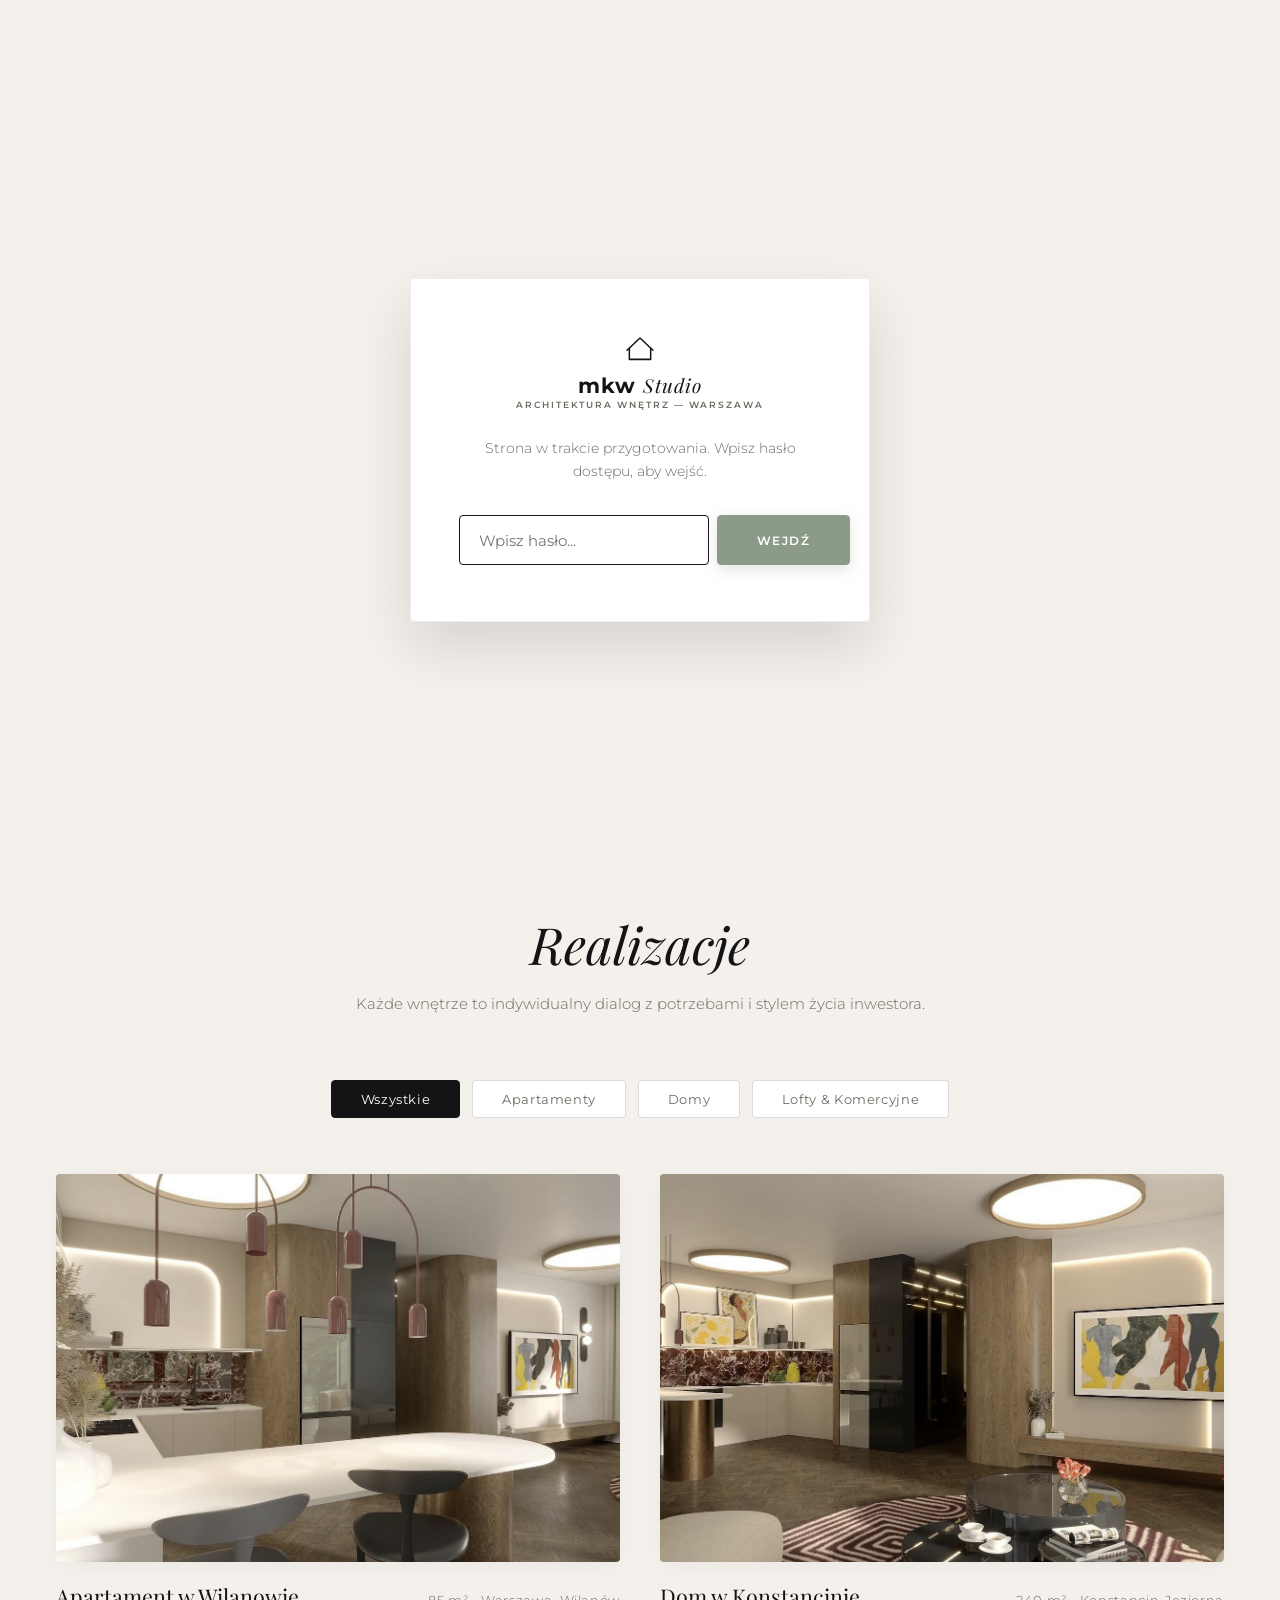
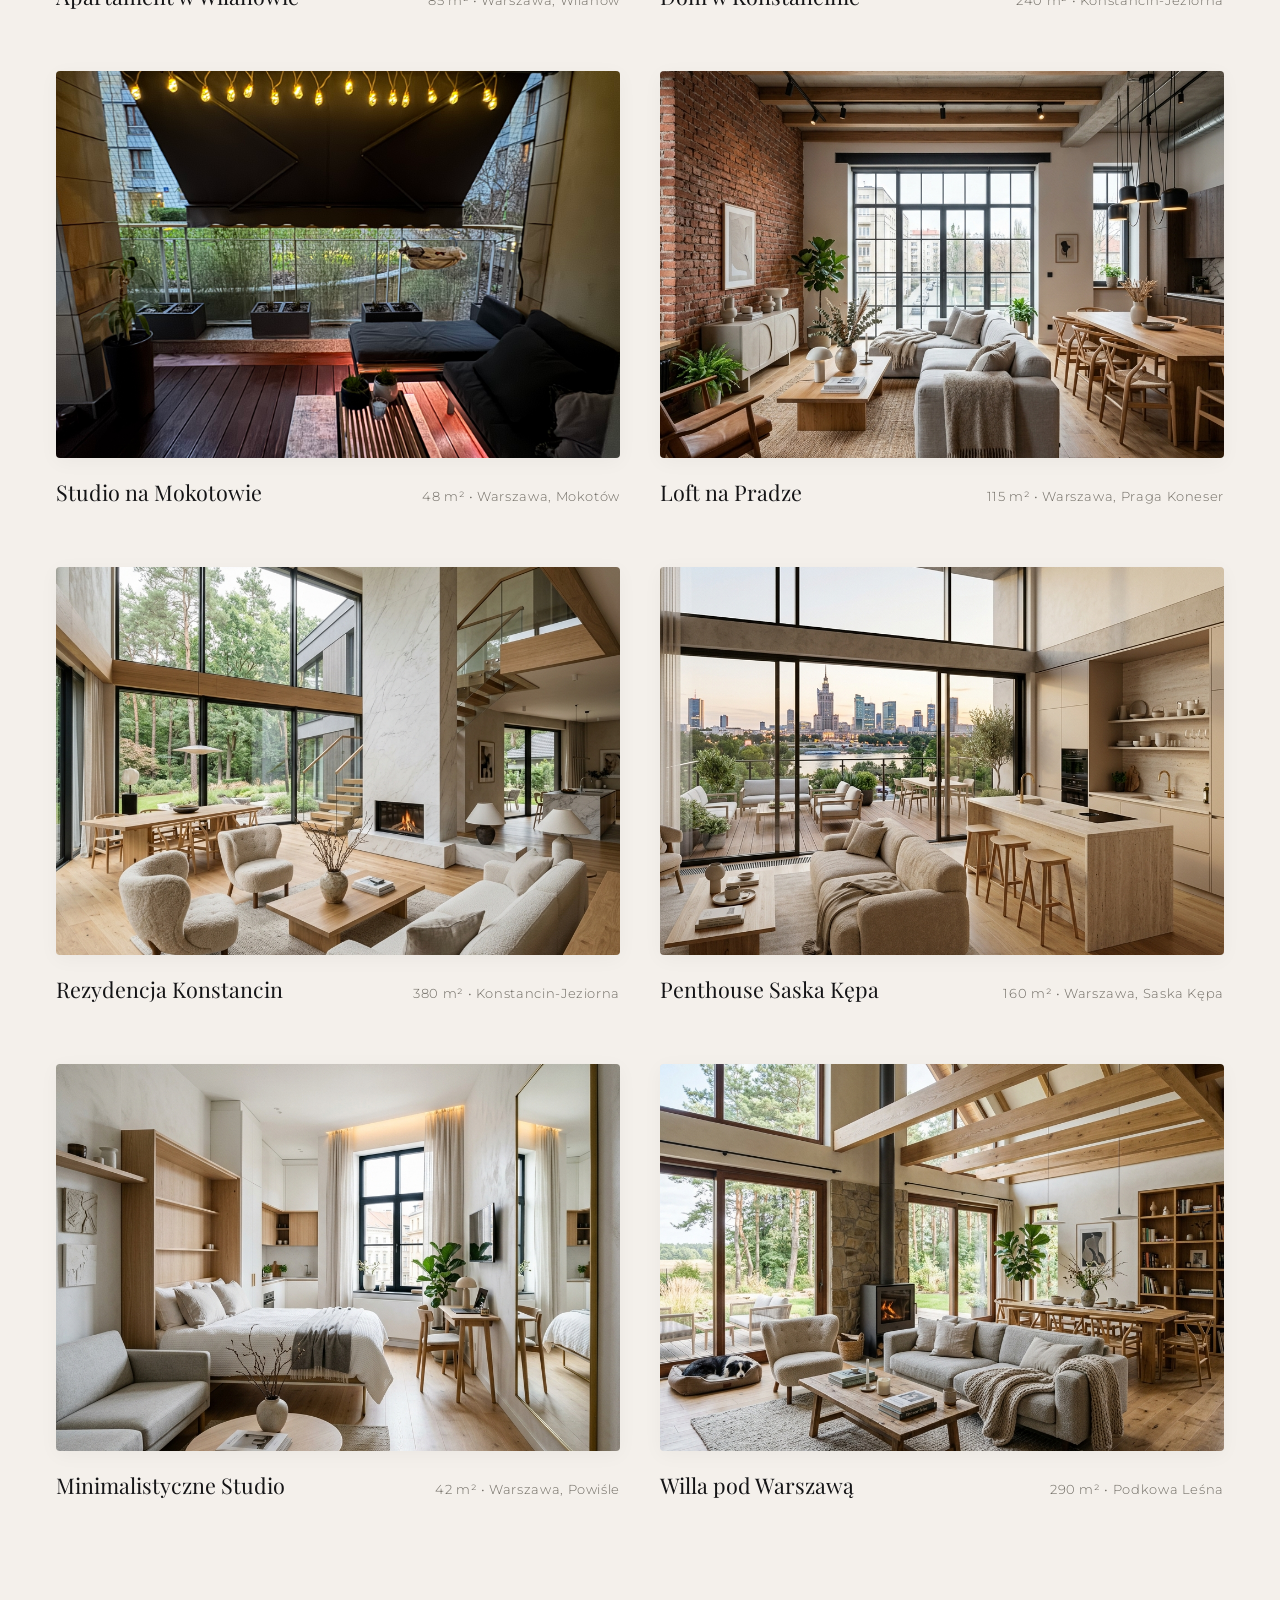
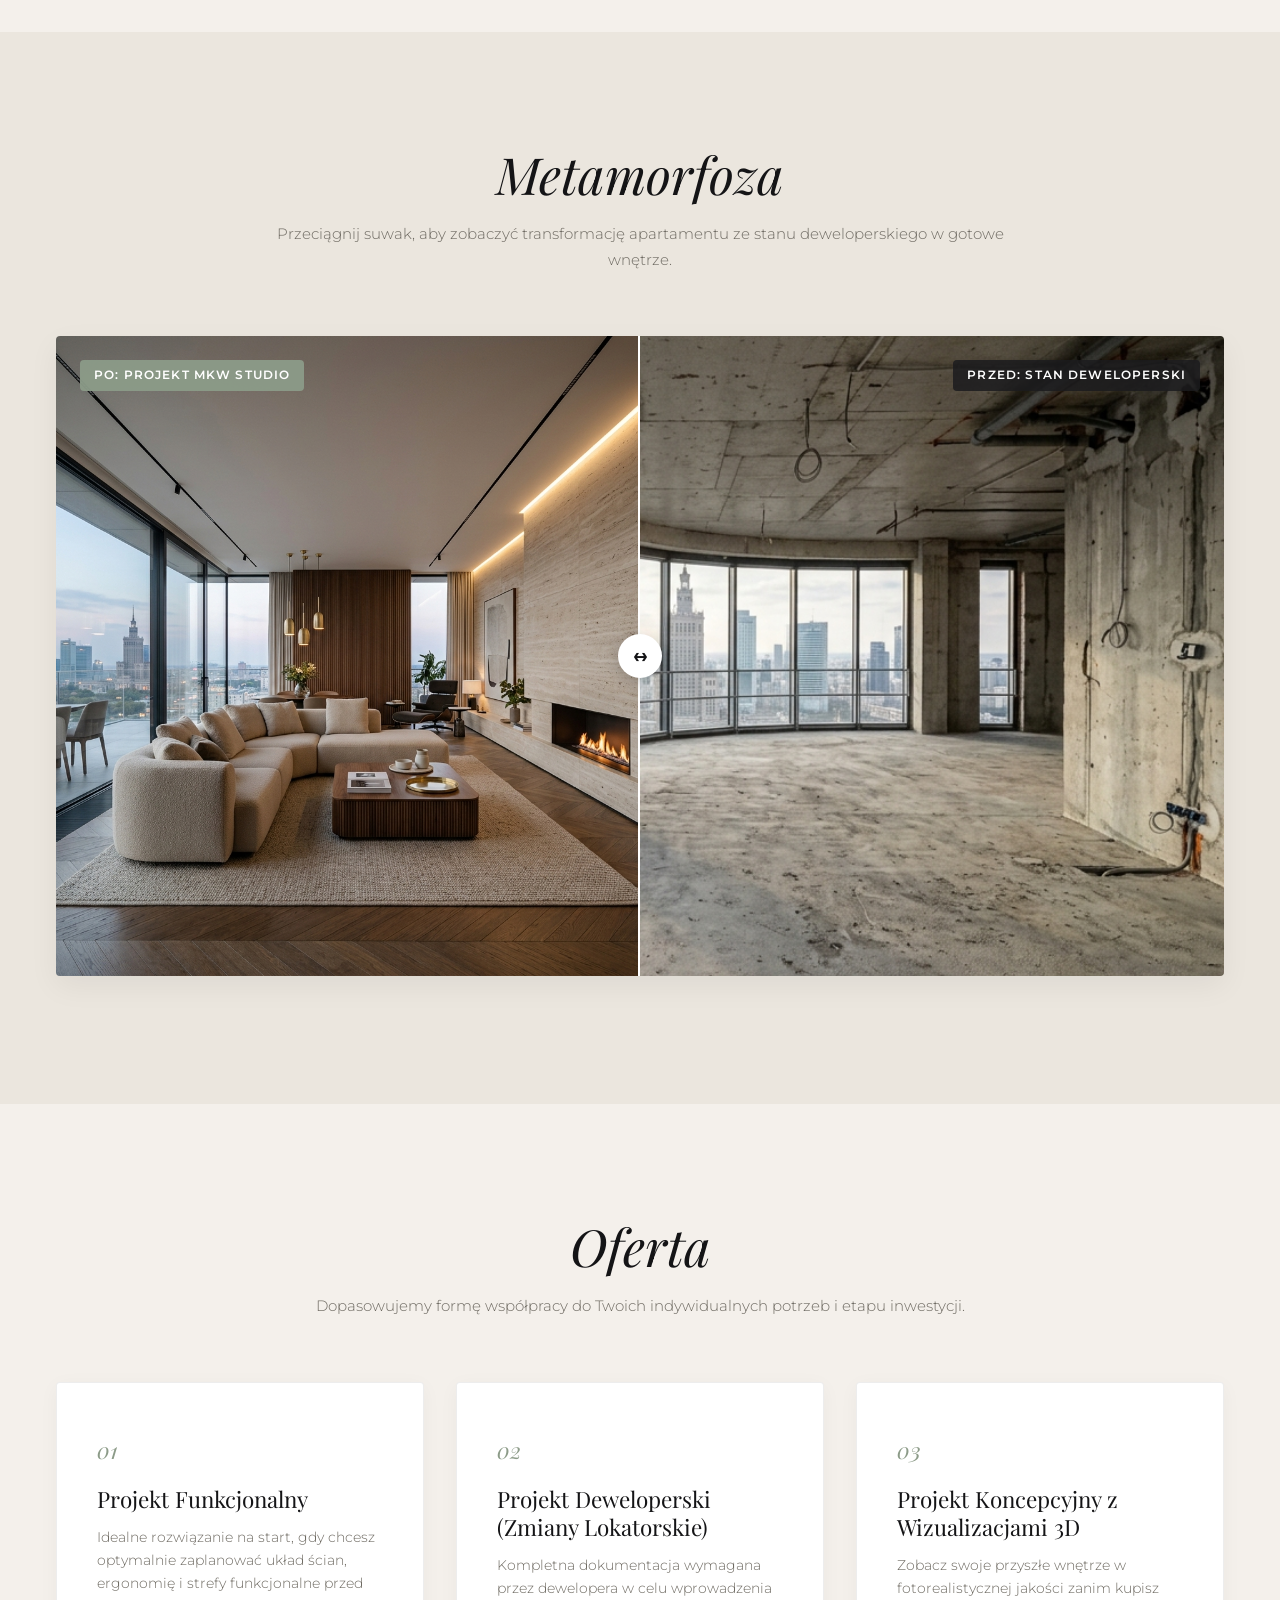
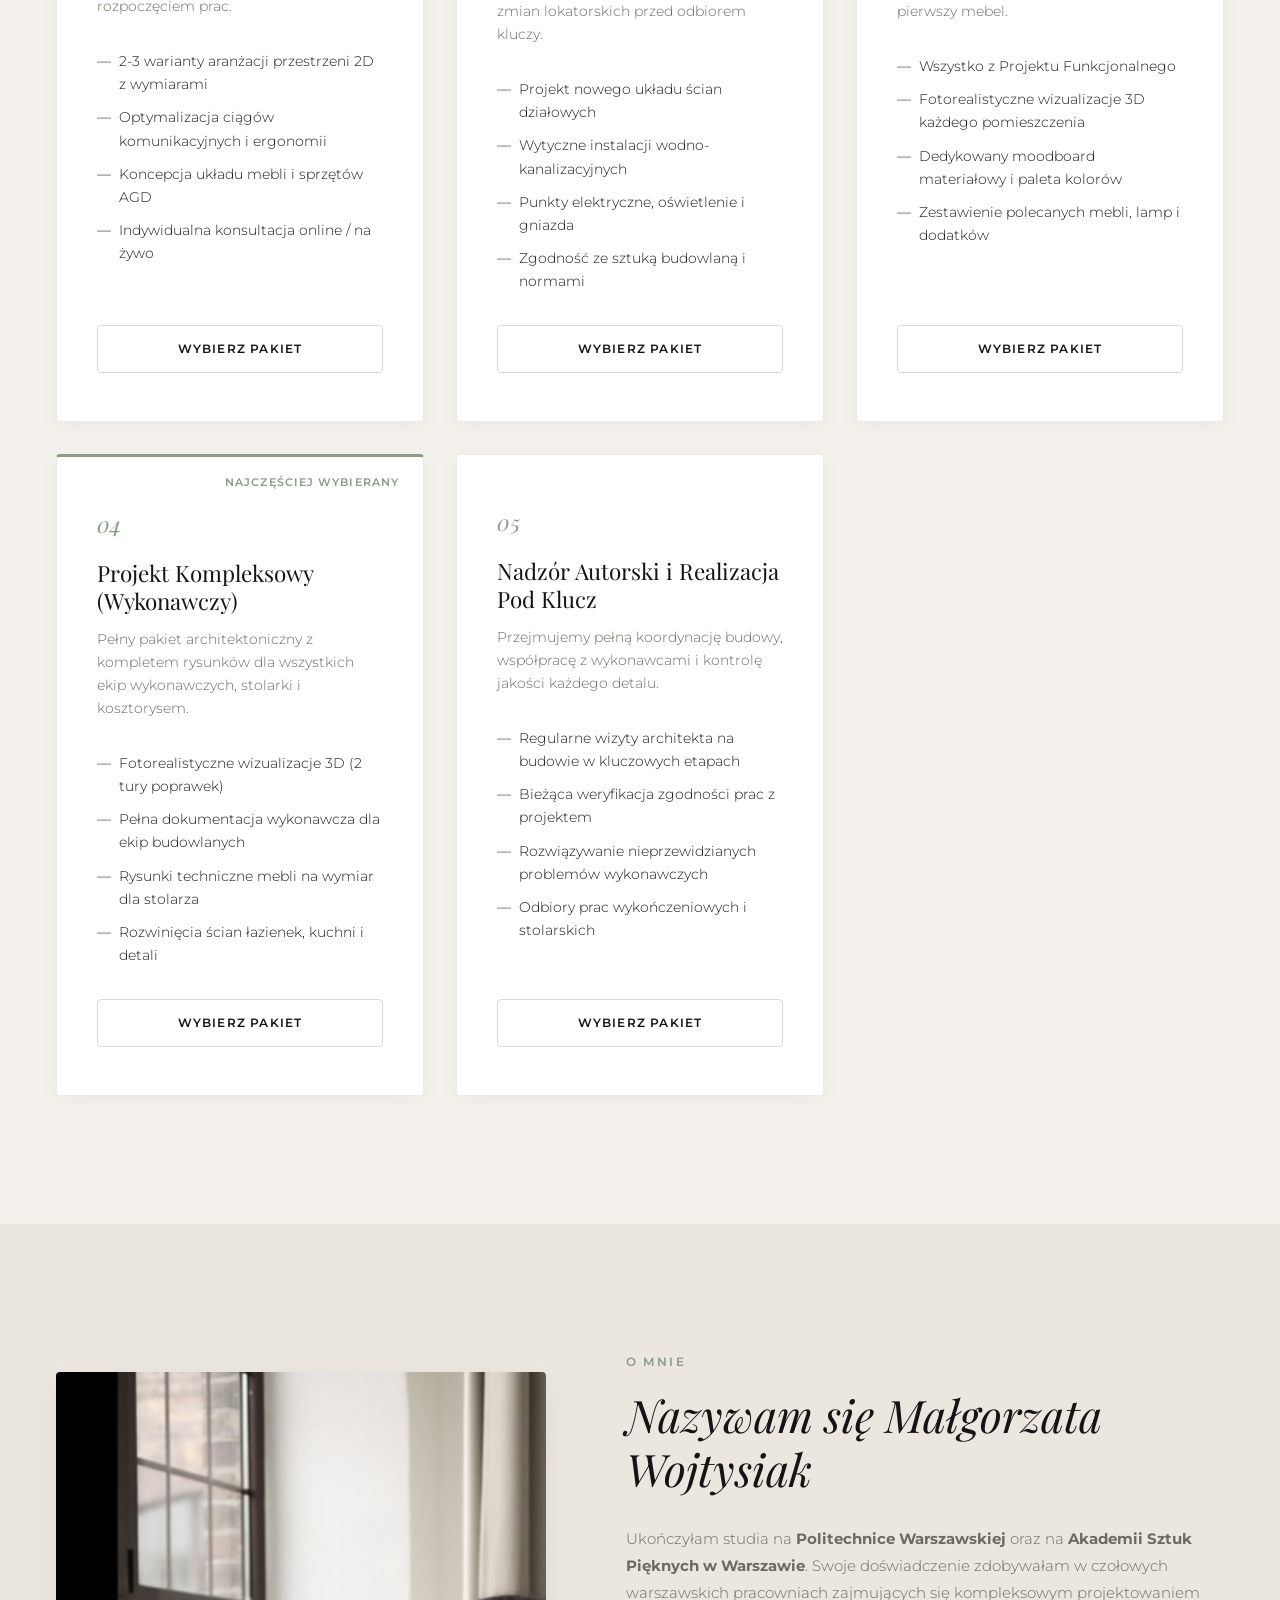
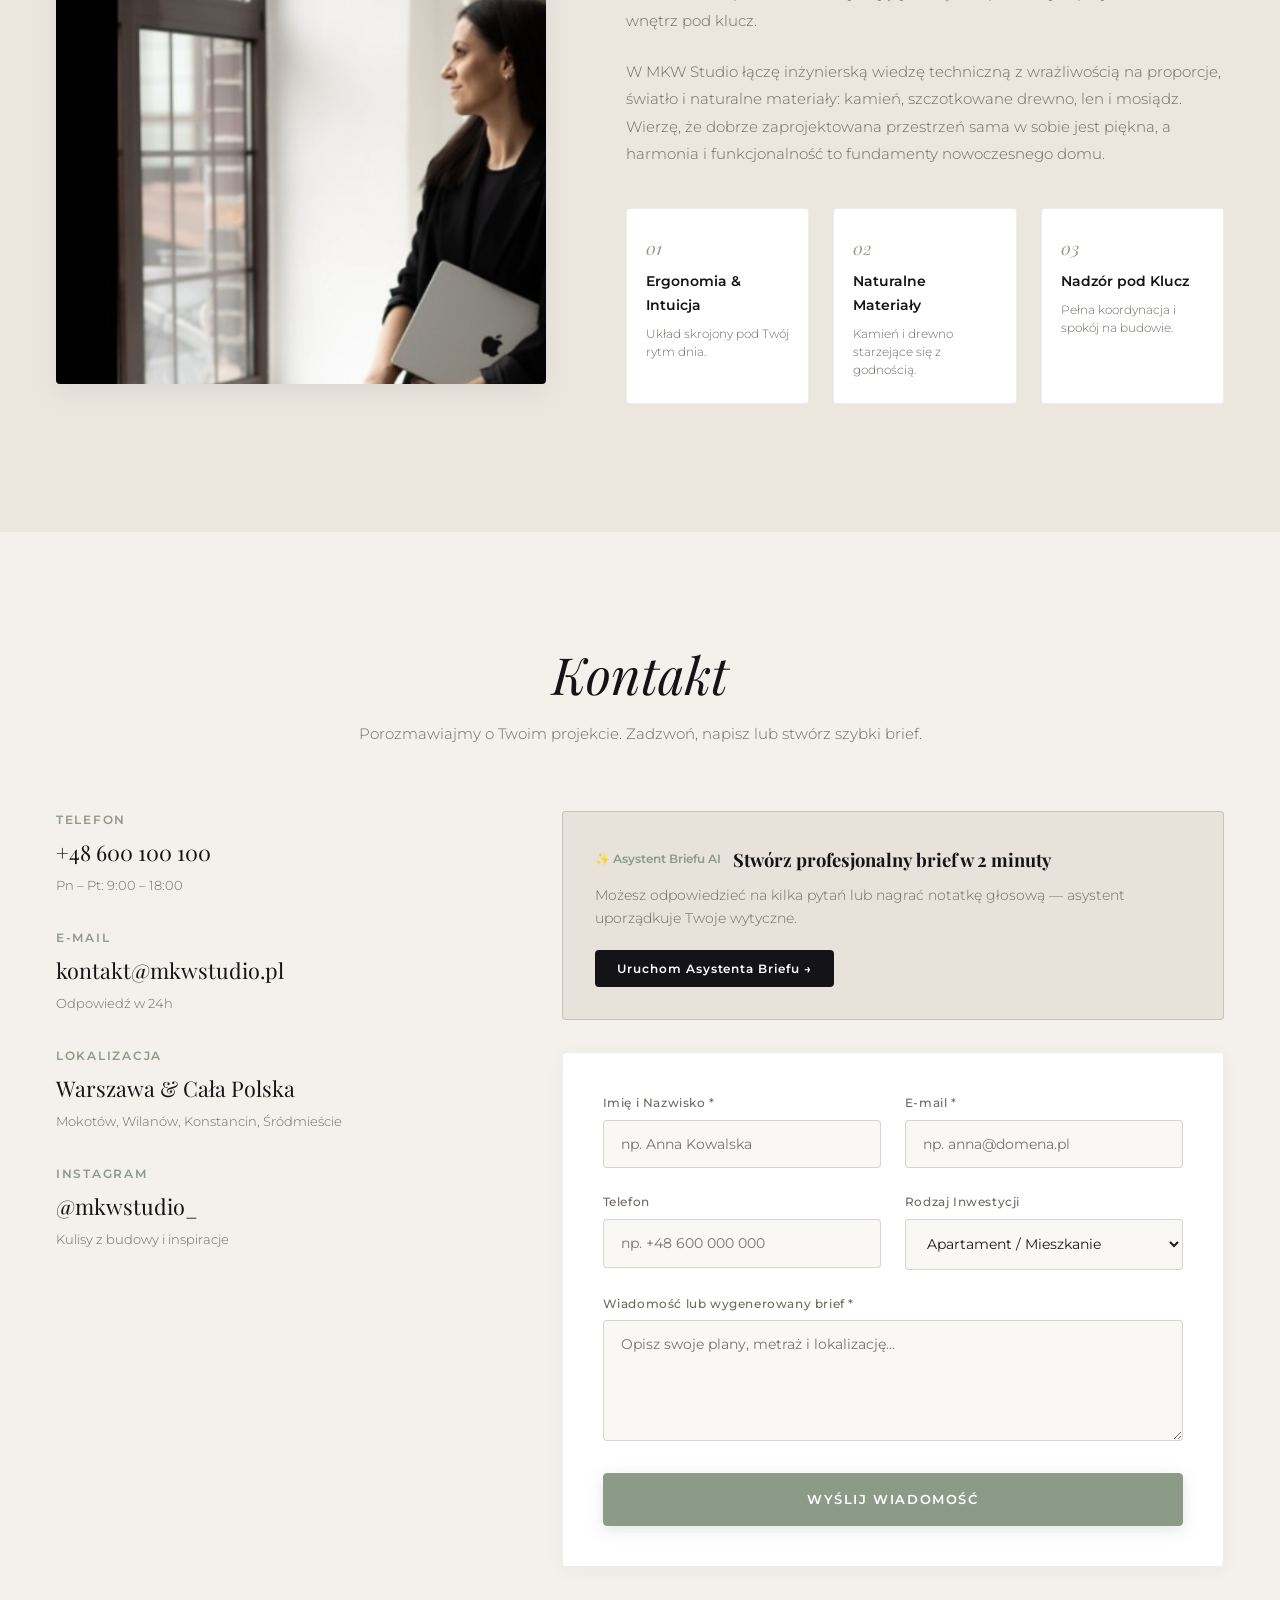
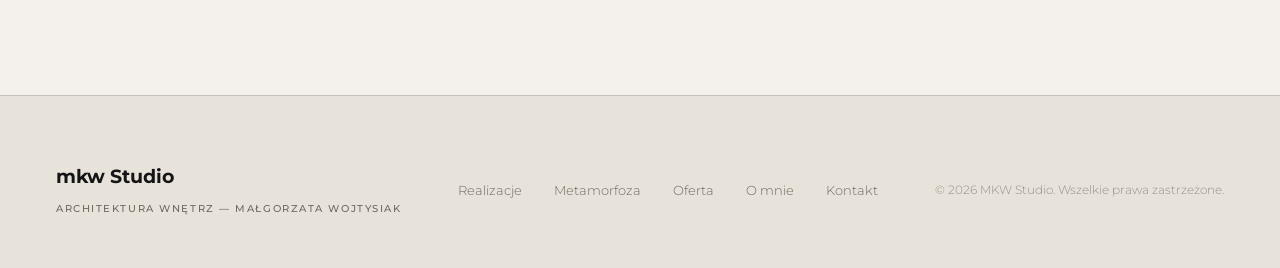
==== commit 5208ede4: "Add password protection mkw2026" ====
--- a/index.html
+++ b/index.html
@@ -24,6 +24,29 @@
 </head>
 
 <body>
+    <!-- Client Password Gate (Hasło: mkw2026) -->
+    <div id="password-gate" class="password-gate-overlay">
+        <div class="password-gate-card">
+            <div class="logo-house-icon gate-icon">
+                <svg viewBox="0 0 42 36" fill="none" xmlns="http://www.w3.org/2000/svg">
+                    <path d="M4 20L21 4L38 20" stroke="currentColor" stroke-width="2" stroke-linecap="round" stroke-linejoin="round"/>
+                    <path d="M7 17.5V32H35V17.5" stroke="currentColor" stroke-width="2" stroke-linecap="round" stroke-linejoin="round"/>
+                </svg>
+            </div>
+            <div class="logo-typography">
+                <span class="logo-title">mkw <span class="logo-script">Studio</span></span>
+                <span class="logo-subtitle">ARCHITEKTURA WNĘTRZ — WARSZAWA</span>
+            </div>
+            <p class="gate-instructions">Strona w trakcie przygotowania. Wpisz hasło dostępu, aby wejść.</p>
+            <form id="password-form" class="gate-form">
+                <div class="gate-input-wrap">
+                    <input type="password" id="gate-password-input" placeholder="Wpisz hasło..." autocomplete="current-password" autofocus required>
+                    <button type="submit" class="btn-sage gate-submit-btn">Wejdź</button>
+                </div>
+                <p id="gate-error" class="gate-error-msg" style="display: none;">Nieprawidłowe hasło. Spróbuj ponownie.</p>
+            </form>
+        </div>
+    </div>
     <!-- Site Header & Navigation (Warm Minimalist) -->
     <header class="site-header" id="site-header">
         <div class="header-container">
--- a/style.css
+++ b/style.css
@@ -41,6 +41,86 @@
 }
 
 /* --------------------------------------------------------------------------
+   Password Gate Overlay (Hasło: mkw2026)
+   -------------------------------------------------------------------------- */
+.password-gate-overlay {
+    position: fixed;
+    inset: 0;
+    background-color: var(--bg-primary);
+    z-index: 999999;
+    display: flex;
+    align-items: center;
+    justify-content: center;
+    padding: 2rem;
+    transition: opacity 0.4s ease;
+}
+
+.password-gate-card {
+    background-color: var(--bg-card);
+    padding: 3.5rem 3rem;
+    border-radius: var(--radius-sm);
+    box-shadow: var(--shadow-portal);
+    border: 1px solid var(--border-subtle);
+    max-width: 460px;
+    width: 100%;
+    text-align: center;
+    display: flex;
+    flex-direction: column;
+    align-items: center;
+}
+
+.gate-icon {
+    width: 44px;
+    height: 38px;
+    margin-bottom: 0.8rem;
+    color: var(--text-heading);
+}
+
+.gate-instructions {
+    font-size: 0.9rem;
+    color: var(--text-muted);
+    margin: 1.5rem 0 2rem;
+    line-height: 1.6;
+}
+
+.gate-form {
+    width: 100%;
+}
+
+.gate-input-wrap {
+    display: flex;
+    gap: 8px;
+    width: 100%;
+}
+
+.gate-input-wrap input {
+    flex: 1;
+    padding: 0.9rem 1.2rem;
+    background-color: var(--bg-card-subtle);
+    border: 1px solid var(--border-strong);
+    border-radius: var(--radius-sm);
+    font-size: 0.95rem;
+    color: var(--text-main);
+}
+
+.gate-input-wrap input:focus {
+    border-color: var(--text-heading);
+    background-color: #FFFFFF;
+}
+
+.gate-submit-btn {
+    padding: 0.9rem 1.8rem;
+    white-space: nowrap;
+}
+
+.gate-error-msg {
+    color: #D9534F;
+    font-size: 0.82rem;
+    margin-top: 1rem;
+    font-weight: 500;
+}
+
+/* --------------------------------------------------------------------------
    Reset & Base Styles
    -------------------------------------------------------------------------- */
 *, *::before, *::after {
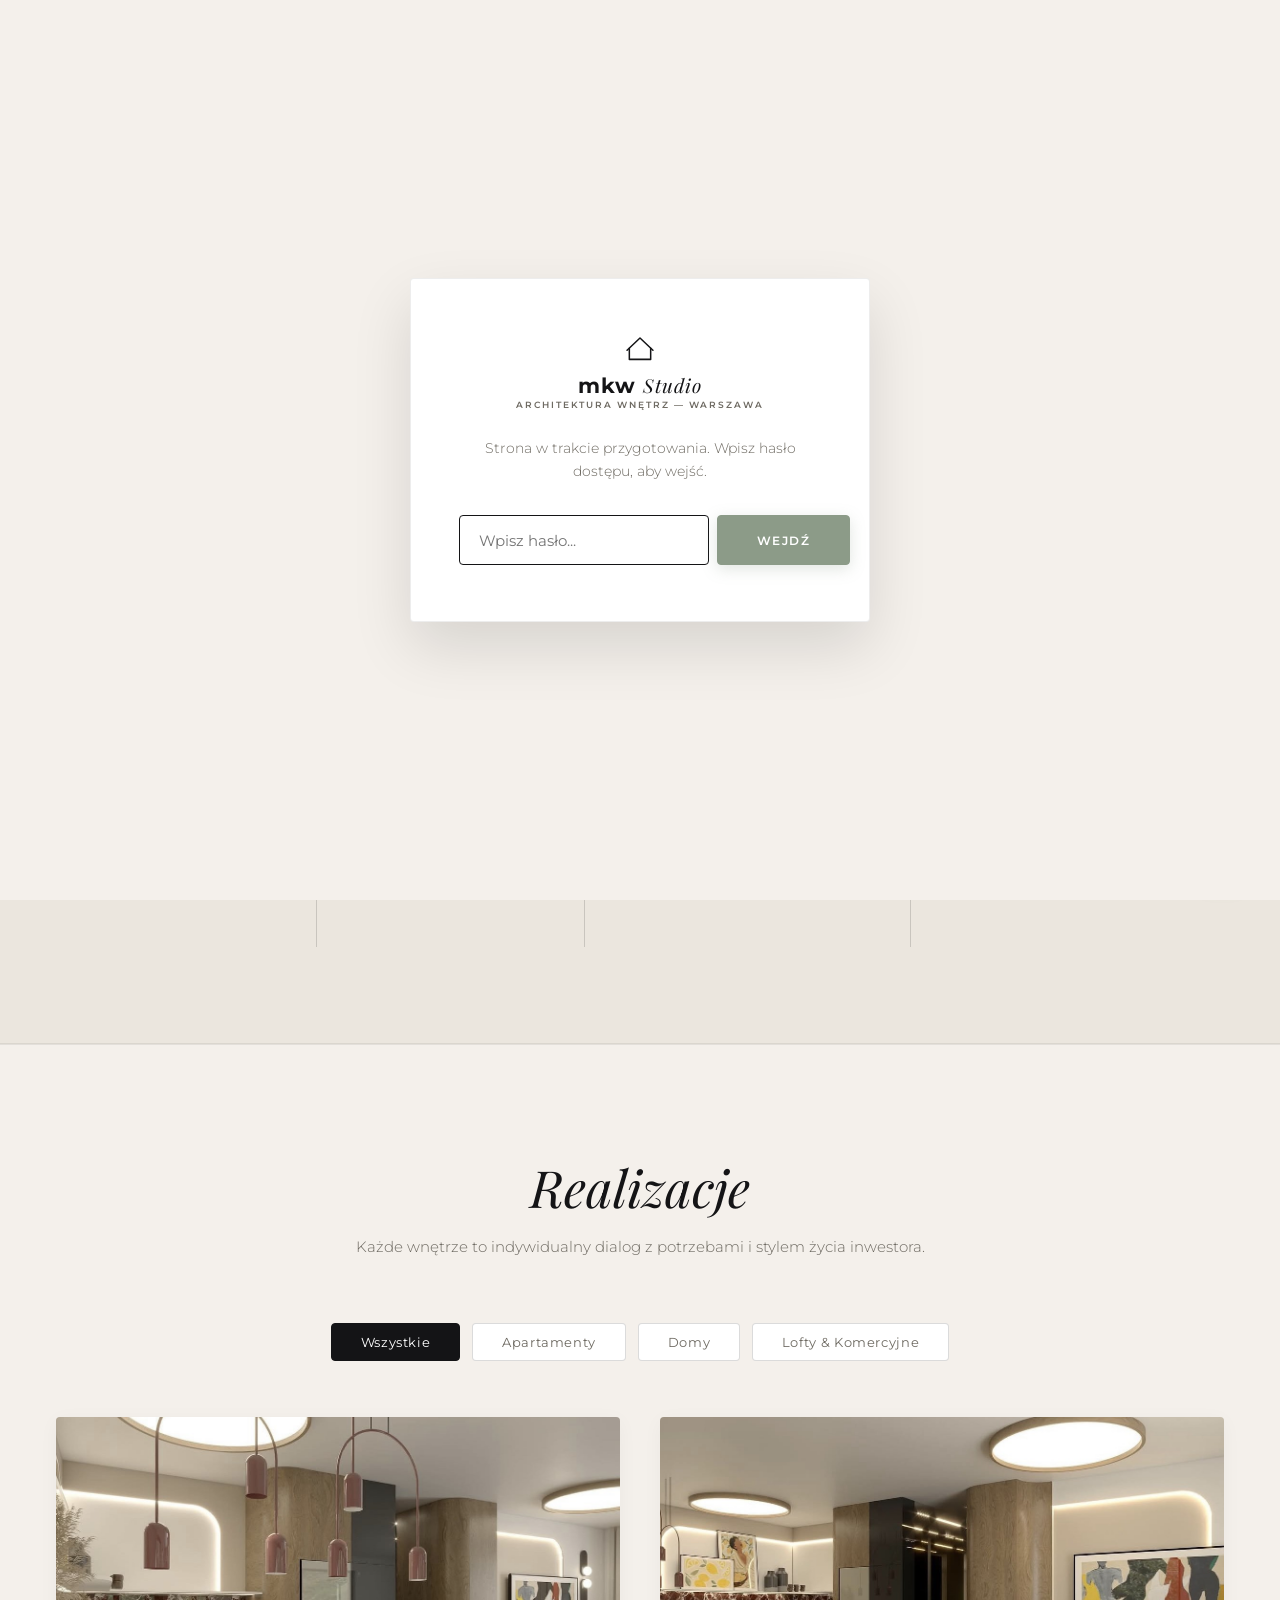
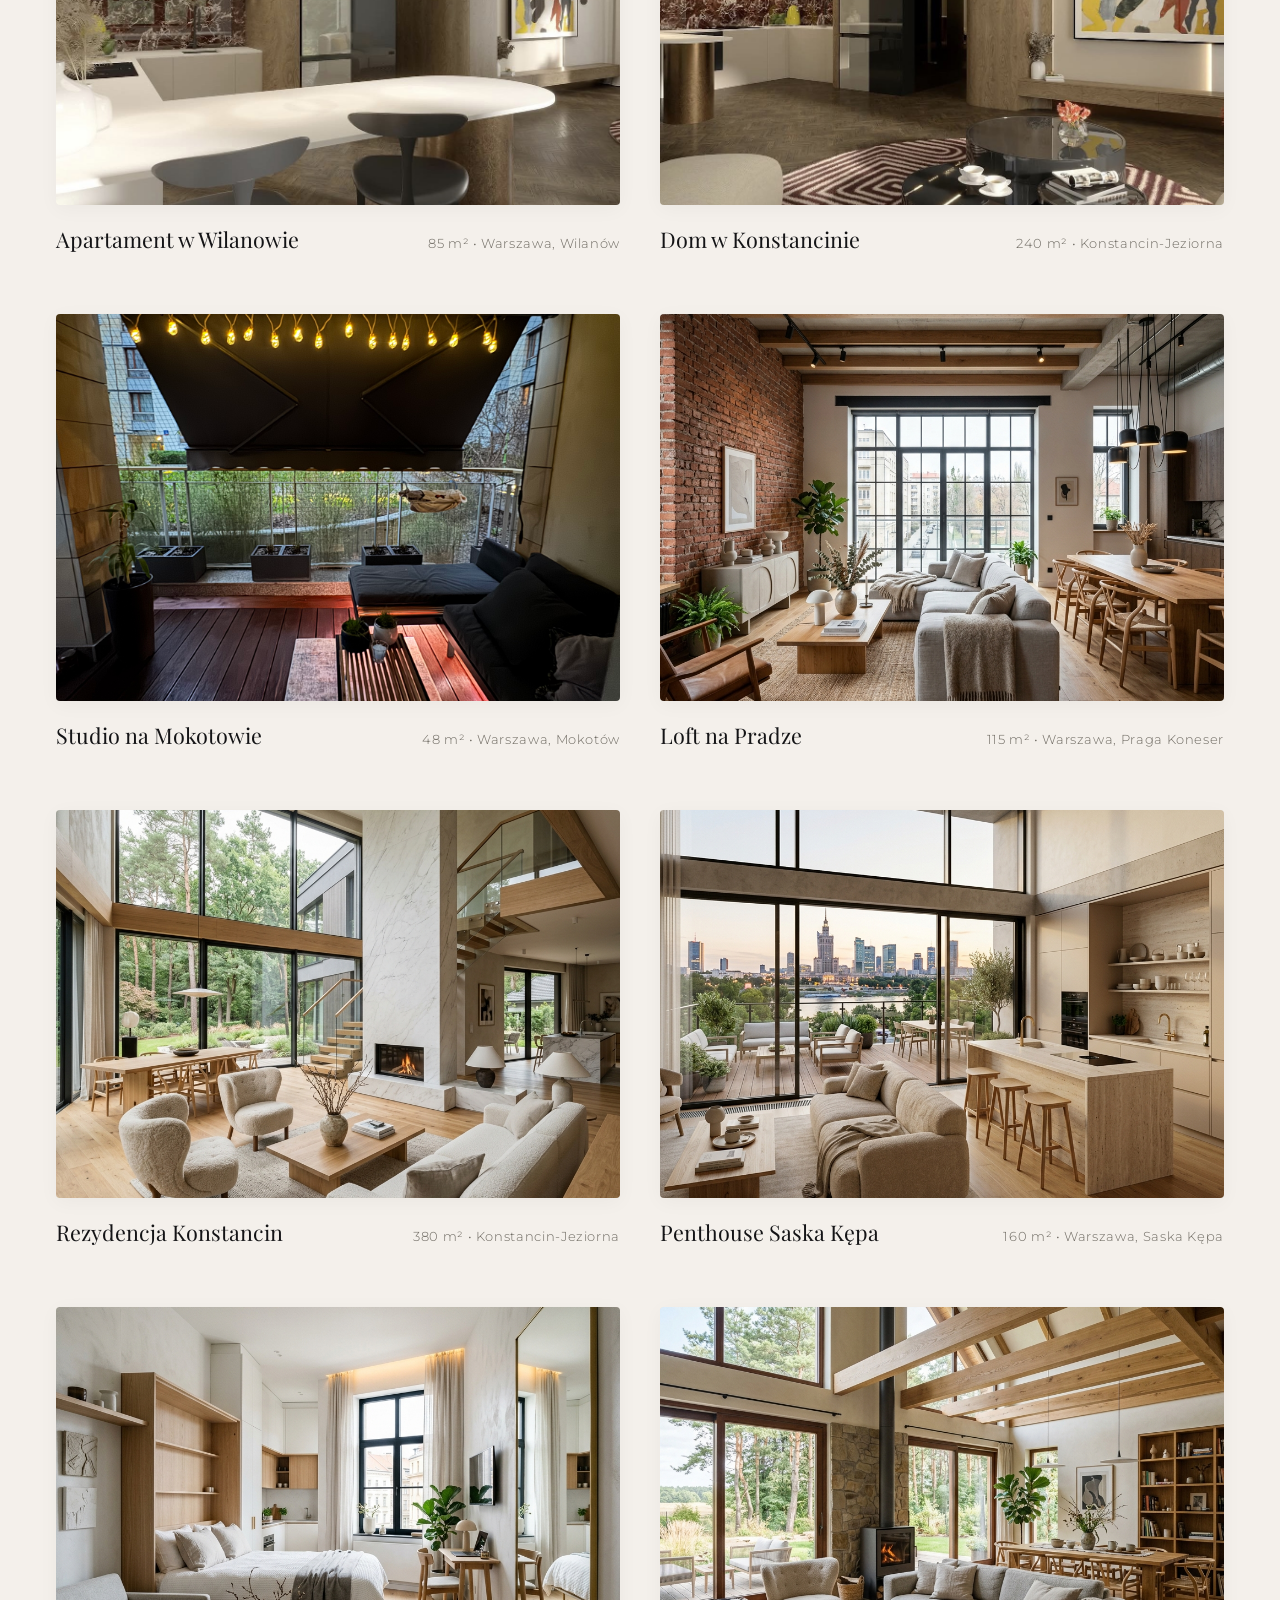
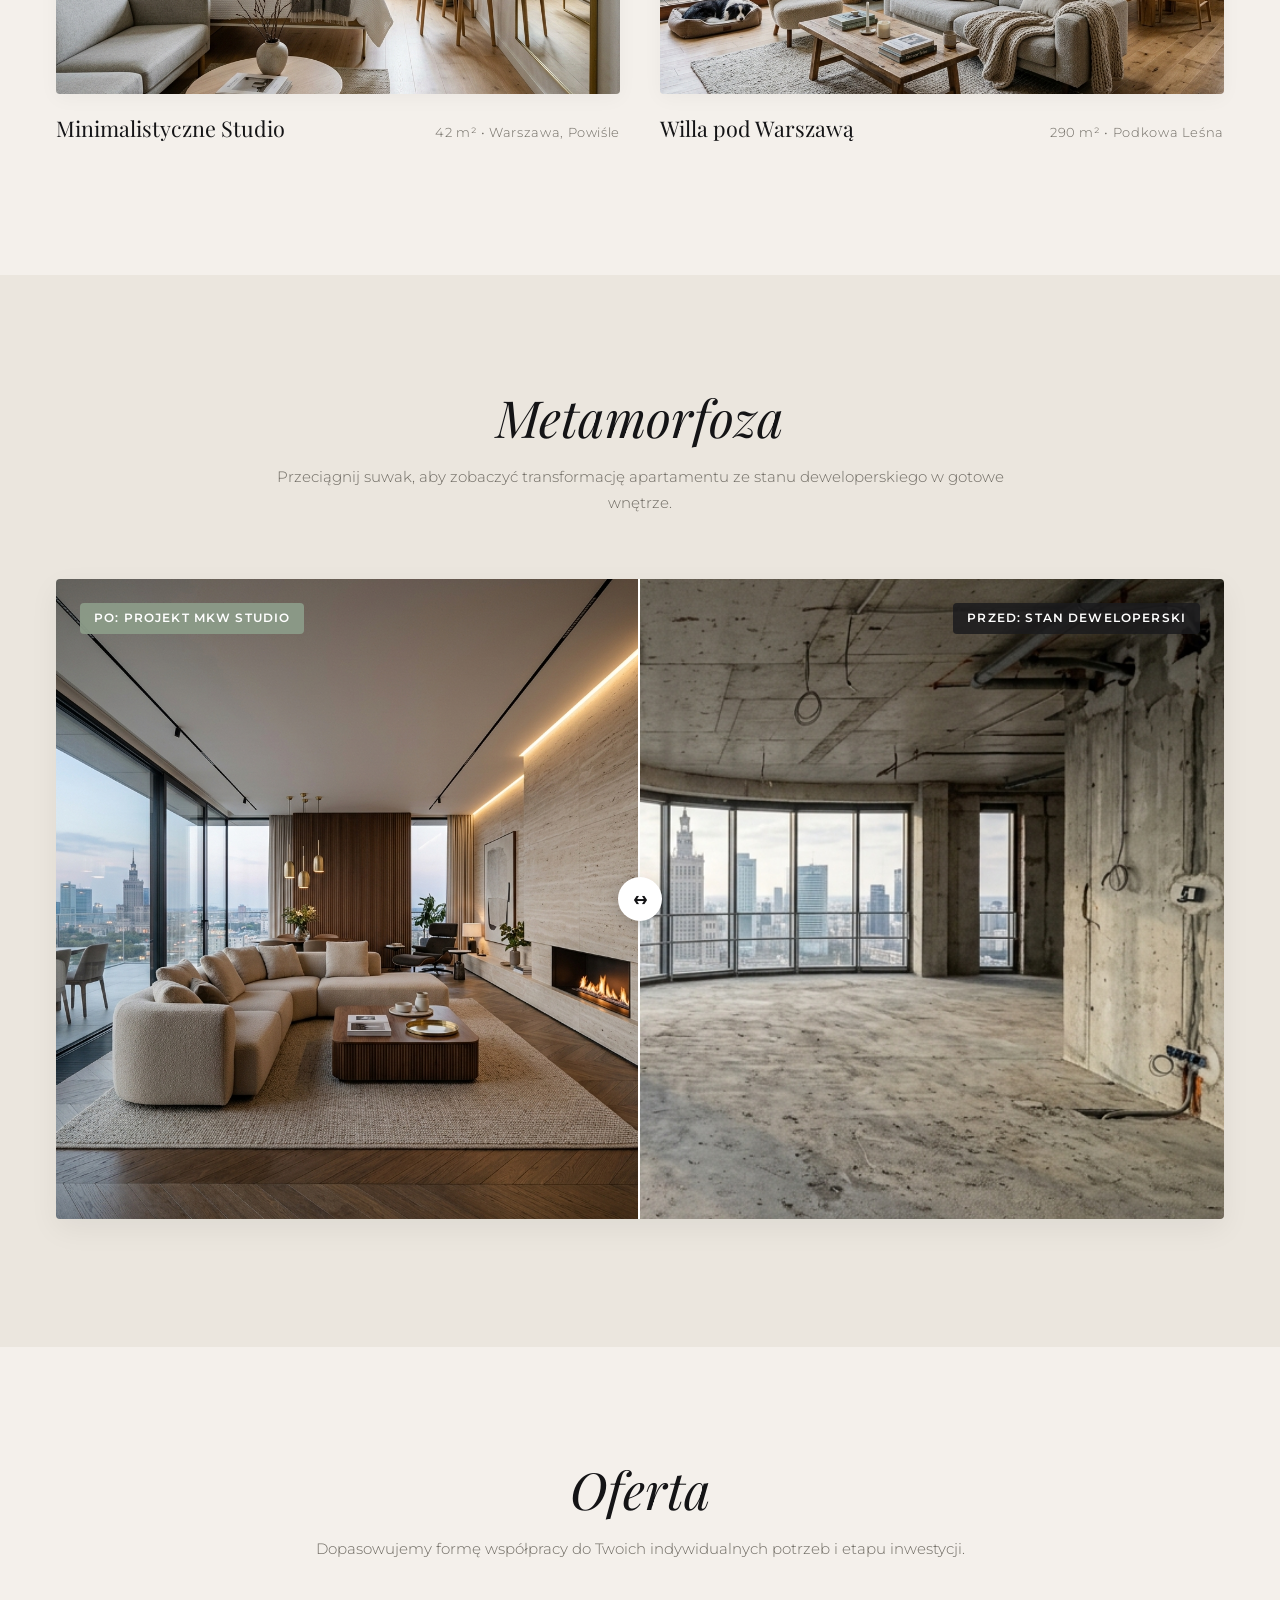
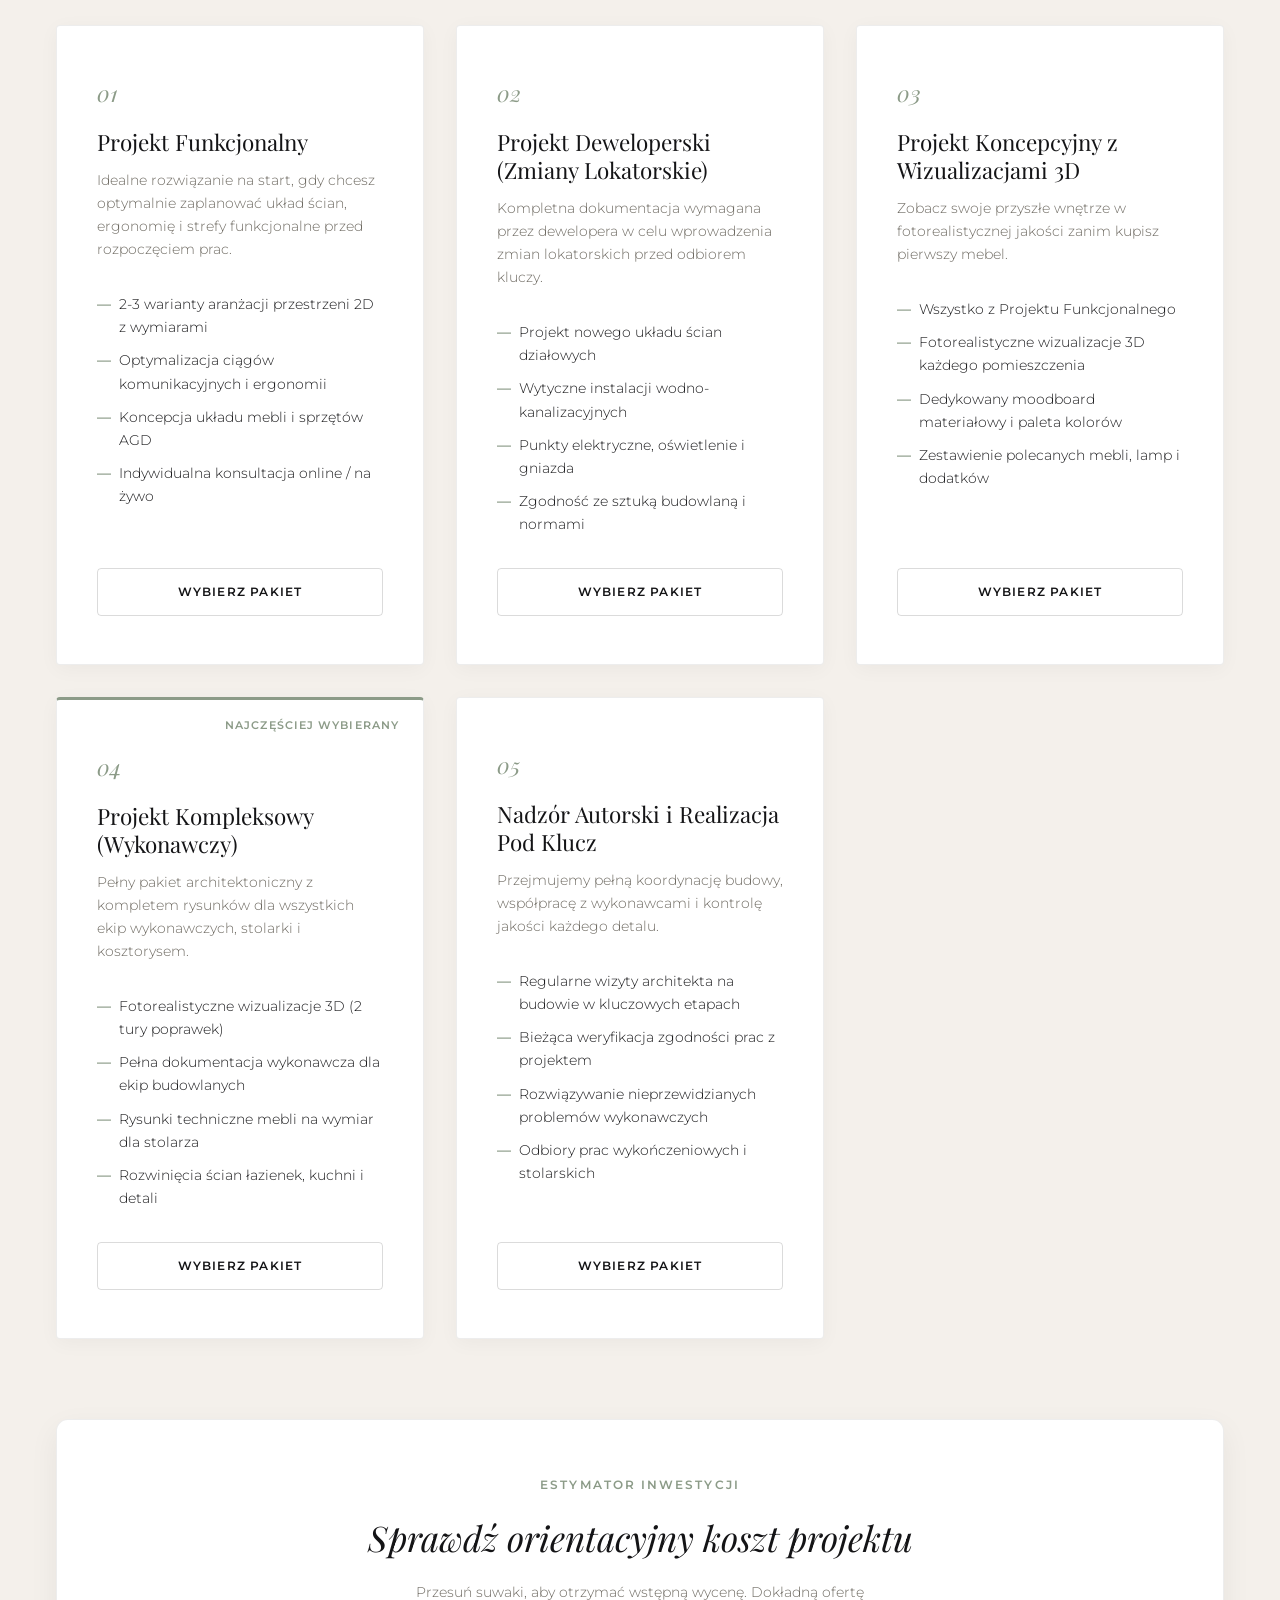
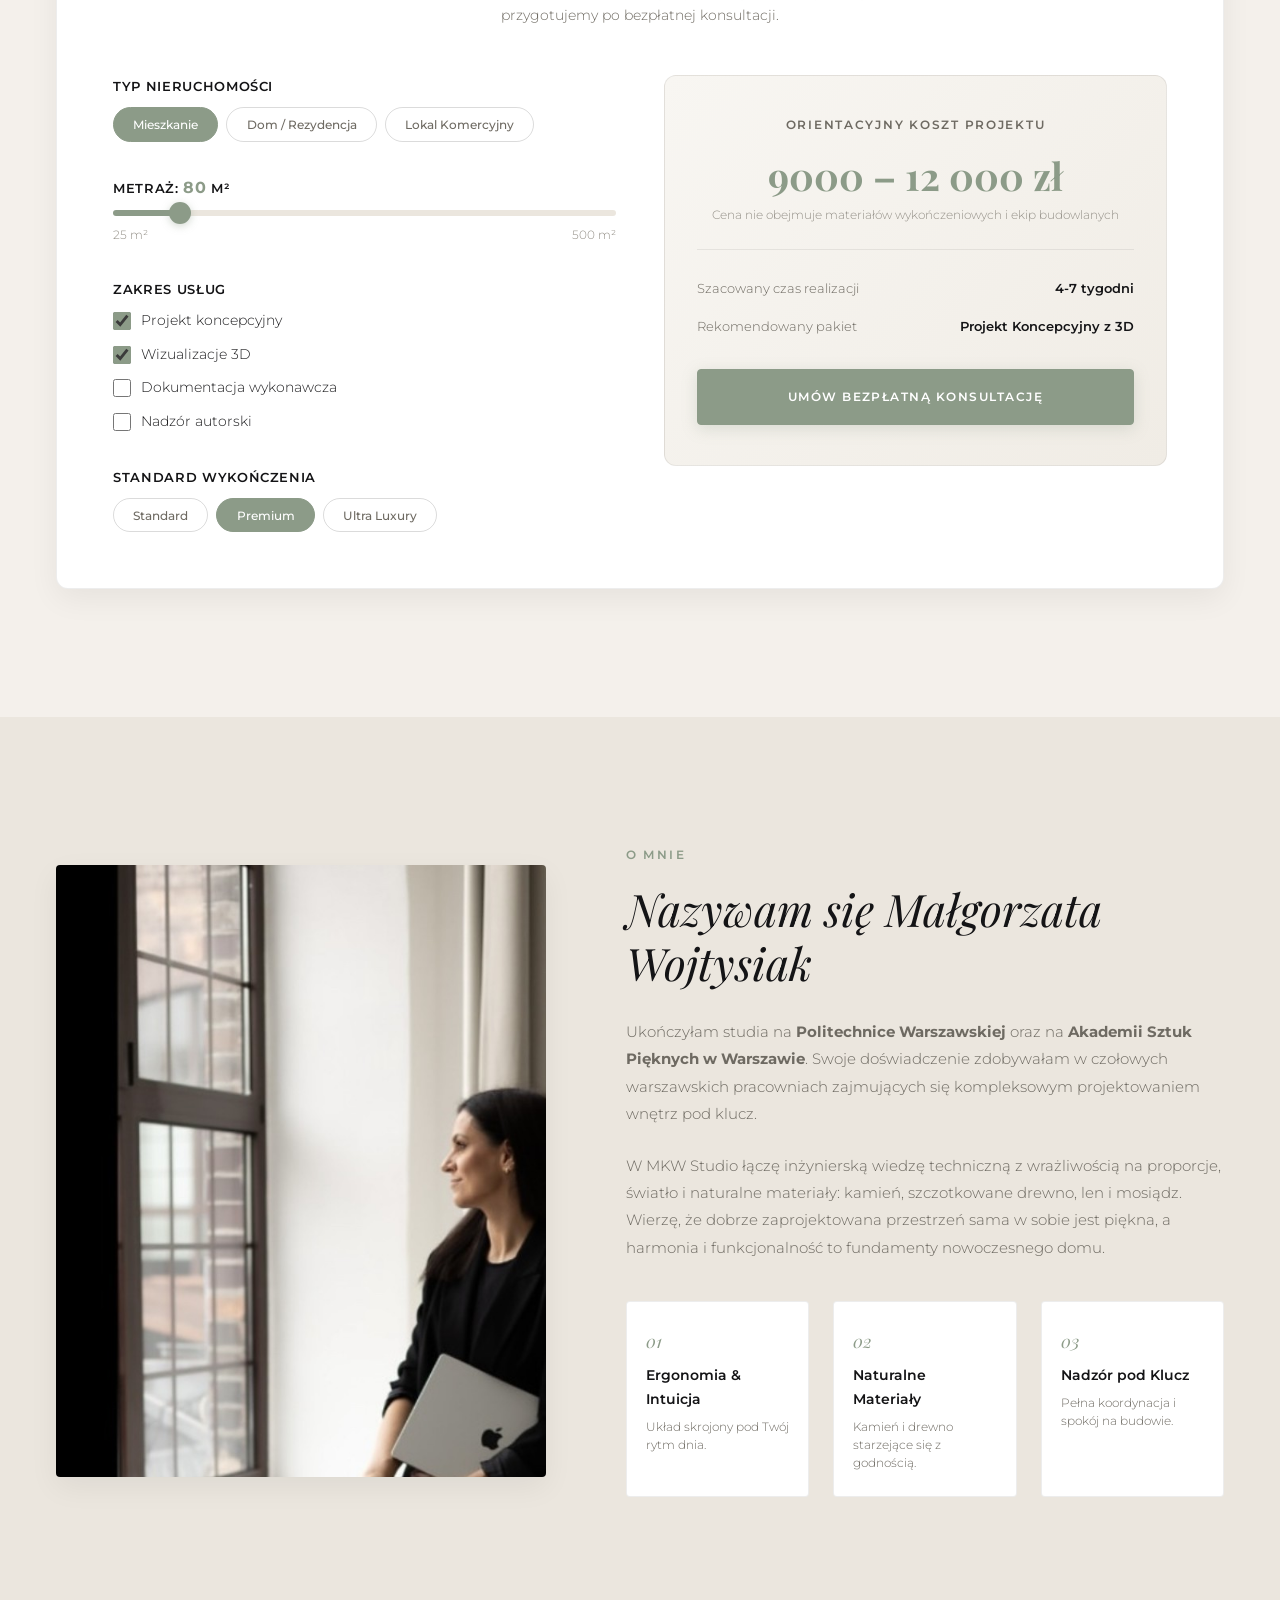
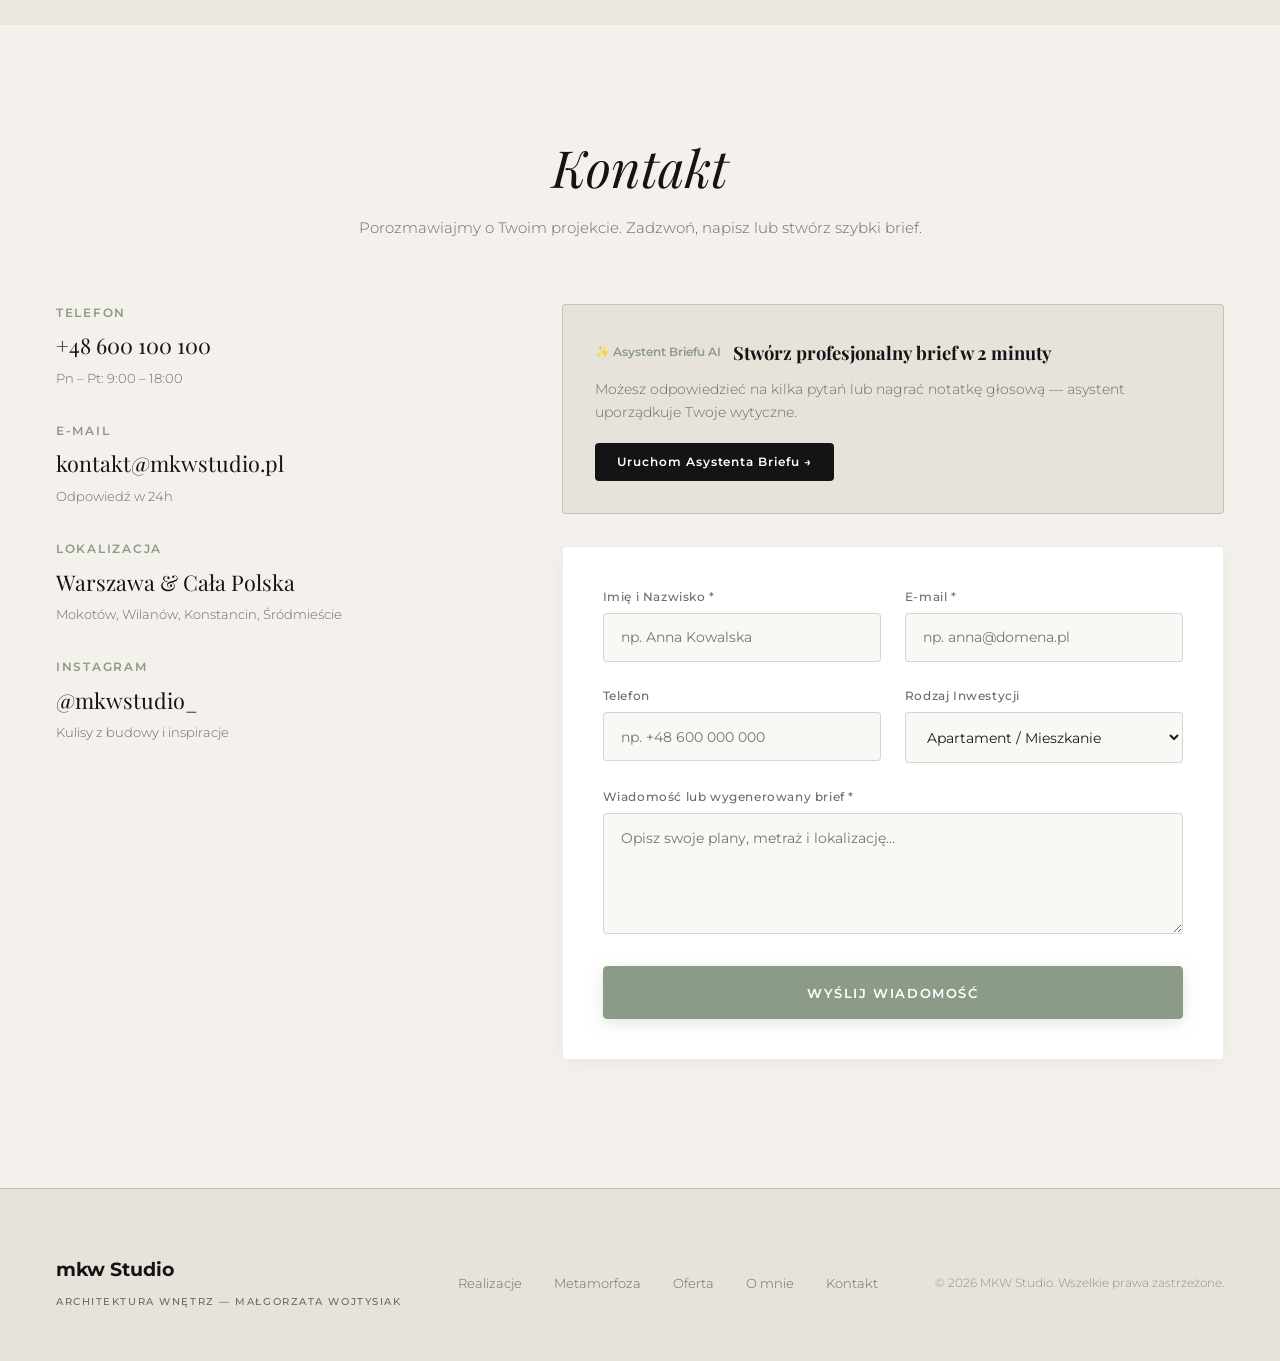
==== commit b757f8da: "feat: Add AI Chatbot widget, Investment Calculator, animated stats counter, custom cursor and SEO en" ====
--- a/index.html
+++ b/index.html
@@ -8,6 +8,14 @@
     <meta name="description"
         content="Personalizowane projekty wnętrz i kompleksowe wykończenie pod klucz w Warszawie. Architektura zdefiniowana przez ergonomię, światło i naturalne materiały.">
 
+    <!-- Open Graph / Social -->
+    <meta property="og:title" content="MKW Studio | Architektura Wnętrz — Warszawa">
+    <meta property="og:description" content="Personalizowane projekty wnętrz i kompleksowe wykończenie pod klucz. Japandi, minimalizm, naturalne materiały.">
+    <meta property="og:type" content="website">
+    <meta property="og:locale" content="pl_PL">
+    <meta property="og:image" content="Zdjecia/hero_day.png">
+    <meta name="twitter:card" content="summary_large_image">
+
     <!-- Fonts: Playfair Display (Editorial Serif) + Montserrat (Clean Modern Sans) -->
     <link rel="preconnect" href="https://fonts.googleapis.com">
     <link rel="preconnect" href="https://fonts.gstatic.com" crossorigin>
@@ -15,12 +23,68 @@
         href="https://fonts.googleapis.com/css2?family=Montserrat:ital,wght@0,300;0,400;0,500;0,600;0,700;1,300;1,400&family=Playfair+Display:ital,wght@0,400;0,600;0,700;1,400;1,600;1,700&family=Plus+Jakarta+Sans:wght@300;400;500;600;700&subset=latin,latin-ext&display=swap"
         rel="stylesheet">
 
+    <!-- Preload critical fonts -->
+    <link rel="preload" as="style" href="https://fonts.googleapis.com/css2?family=Montserrat:wght@300;400;500;600;700&family=Playfair+Display:ital,wght@0,400;0,600;1,400&display=swap">
+
     <!-- CSS -->
-    <link rel="stylesheet" href="style.css?v=40">
+    <link rel="stylesheet" href="style.css?v=50">
 
     <!-- GSAP & ScrollTrigger -->
     <script src="https://cdnjs.cloudflare.com/ajax/libs/gsap/3.12.5/gsap.min.js"></script>
     <script src="https://cdnjs.cloudflare.com/ajax/libs/gsap/3.12.5/ScrollTrigger.min.js"></script>
+
+    <!-- Schema.org Structured Data -->
+    <script type="application/ld+json">
+    {
+        "@context": "https://schema.org",
+        "@type": "LocalBusiness",
+        "name": "MKW Studio — Architektura Wnętrz",
+        "description": "Pracownia architektury wnętrz Małgorzaty Wojtysiak. Personalizowane projekty rezydencji i apartamentów oraz kompleksowe wykończenie pod klucz w Warszawie.",
+        "url": "https://mkwstudio.pl",
+        "telephone": "+48600100100",
+        "email": "kontakt@mkwstudio.pl",
+        "address": {
+            "@type": "PostalAddress",
+            "addressLocality": "Warszawa",
+            "addressRegion": "Mazowieckie",
+            "addressCountry": "PL"
+        },
+        "founder": {
+            "@type": "Person",
+            "name": "Małgorzata Wojtysiak",
+            "jobTitle": "Architekt Wnętrz"
+        },
+        "sameAs": [
+            "https://www.instagram.com/mkwstudio_/"
+        ],
+        "hasOfferCatalog": {
+            "@type": "OfferCatalog",
+            "name": "Usługi Architektoniczne",
+            "itemListElement": [
+                {
+                    "@type": "Offer",
+                    "name": "Projekt Funkcjonalny",
+                    "description": "Optymalizacja układu ścian, ergonomia i strefy funkcjonalne"
+                },
+                {
+                    "@type": "Offer",
+                    "name": "Projekt Koncepcyjny z Wizualizacjami 3D",
+                    "description": "Fotorealistyczne wizualizacje 3D, moodboard materiałowy"
+                },
+                {
+                    "@type": "Offer",
+                    "name": "Projekt Kompleksowy (Wykonawczy)",
+                    "description": "Pełna dokumentacja wykonawcza z rysunkami technicznymi"
+                },
+                {
+                    "@type": "Offer",
+                    "name": "Nadzór Autorski pod Klucz",
+                    "description": "Pełna koordynacja budowy i kontrola jakości"
+                }
+            ]
+        }
+    }
+    </script>
 </head>
 
 <body>
@@ -143,6 +207,37 @@
             </div>
         </section>
 
+        <!-- 1.5 Animated Stats Counter Section -->
+        <section id="stats" class="stats-counter-section">
+            <div class="container">
+                <div class="stats-grid">
+                    <div class="stat-item" data-target="10" data-suffix="+">
+                        <span class="stat-number">0</span>
+                        <span class="stat-suffix">+</span>
+                        <span class="stat-label">Lat Doświadczenia</span>
+                    </div>
+                    <div class="stat-divider"></div>
+                    <div class="stat-item" data-target="40" data-suffix="+">
+                        <span class="stat-number">0</span>
+                        <span class="stat-suffix">+</span>
+                        <span class="stat-label">Realizacji pod Klucz</span>
+                    </div>
+                    <div class="stat-divider"></div>
+                    <div class="stat-item" data-target="100" data-suffix="%">
+                        <span class="stat-number">0</span>
+                        <span class="stat-suffix">%</span>
+                        <span class="stat-label">Projektów Kompleksowych</span>
+                    </div>
+                    <div class="stat-divider"></div>
+                    <div class="stat-item" data-target="98" data-suffix="%">
+                        <span class="stat-number">0</span>
+                        <span class="stat-suffix">%</span>
+                        <span class="stat-label">Zadowolonych Klientów</span>
+                    </div>
+                </div>
+            </div>
+        </section>
+
         <!-- 2. Realizacje / Portfolio Section (Clean 2-Column Editorial Grid) -->
         <section id="portfolio" class="portfolio-section">
             <div class="container">
@@ -202,6 +297,61 @@
 
                 <div class="offer-cards-grid" id="offer-grid">
                     <!-- Injected by main.js -->
+                </div>
+
+                <!-- Investment Calculator -->
+                <div class="calculator-section" id="calculator">
+                    <div class="calc-header">
+                        <span class="calc-eyebrow">ESTYMATOR INWESTYCJI</span>
+                        <h3 class="calc-title">Sprawdź orientacyjny koszt projektu</h3>
+                        <p class="calc-desc">Przesuń suwaki, aby otrzymać wstępną wycenę. Dokładną ofertę przygotujemy po bezpłatnej konsultacji.</p>
+                    </div>
+                    <div class="calc-body">
+                        <div class="calc-inputs">
+                            <div class="calc-input-group">
+                                <label class="calc-label">Typ nieruchomości</label>
+                                <div class="calc-type-pills" id="calc-type-pills">
+                                    <button class="calc-pill active" data-type="apartment">Mieszkanie</button>
+                                    <button class="calc-pill" data-type="house">Dom / Rezydencja</button>
+                                    <button class="calc-pill" data-type="commercial">Lokal Komercyjny</button>
+                                </div>
+                            </div>
+                            <div class="calc-input-group">
+                                <label class="calc-label">Metraż: <strong id="calc-area-value">80</strong> m²</label>
+                                <input type="range" id="calc-area" min="25" max="500" value="80" class="calc-slider">
+                                <div class="calc-range-labels"><span>25 m²</span><span>500 m²</span></div>
+                            </div>
+                            <div class="calc-input-group">
+                                <label class="calc-label">Zakres usług</label>
+                                <div class="calc-checkboxes">
+                                    <label class="calc-check"><input type="checkbox" id="calc-concept" checked> Projekt koncepcyjny</label>
+                                    <label class="calc-check"><input type="checkbox" id="calc-3d" checked> Wizualizacje 3D</label>
+                                    <label class="calc-check"><input type="checkbox" id="calc-exec"> Dokumentacja wykonawcza</label>
+                                    <label class="calc-check"><input type="checkbox" id="calc-supervision"> Nadzór autorski</label>
+                                </div>
+                            </div>
+                            <div class="calc-input-group">
+                                <label class="calc-label">Standard wykończenia</label>
+                                <div class="calc-type-pills" id="calc-standard-pills">
+                                    <button class="calc-pill" data-standard="standard">Standard</button>
+                                    <button class="calc-pill active" data-standard="premium">Premium</button>
+                                    <button class="calc-pill" data-standard="luxury">Ultra Luxury</button>
+                                </div>
+                            </div>
+                        </div>
+                        <div class="calc-result-panel">
+                            <div class="calc-result-card">
+                                <span class="calc-result-label">Orientacyjny koszt projektu</span>
+                                <div class="calc-result-price" id="calc-result-price">25 000 – 40 000 zł</div>
+                                <span class="calc-result-note">Cena nie obejmuje materiałów wykończeniowych i ekip budowlanych</span>
+                                <div class="calc-result-details" id="calc-result-details">
+                                    <div class="calc-detail-row"><span>Szacowany czas realizacji</span><strong id="calc-time">6-8 tygodni</strong></div>
+                                    <div class="calc-detail-row"><span>Rekomendowany pakiet</span><strong id="calc-package">Projekt Kompleksowy</strong></div>
+                                </div>
+                                <a href="#contact" class="btn-sage calc-cta">Umów bezpłatną konsultację</a>
+                            </div>
+                        </div>
+                    </div>
                 </div>
             </div>
         </section>
@@ -425,8 +575,84 @@
         </div>
     </div>
 
+    <!-- Custom Cursor -->
+    <div class="custom-cursor" id="custom-cursor">
+        <div class="cursor-dot"></div>
+        <div class="cursor-ring"></div>
+    </div>
+
+    <!-- Chatbot AI Widget -->
+    <div id="chatbot-widget" class="chatbot-widget">
+        <!-- Toggle Button -->
+        <button id="chatbot-toggle" class="chatbot-toggle" aria-label="Otwórz czat z asystentem MKW Studio">
+            <svg class="chatbot-icon-chat" viewBox="0 0 24 24" fill="none" stroke="currentColor" stroke-width="1.8" stroke-linecap="round" stroke-linejoin="round">
+                <path d="M21 15a2 2 0 0 1-2 2H7l-4 4V5a2 2 0 0 1 2-2h14a2 2 0 0 1 2 2z"/>
+                <line x1="9" y1="10" x2="9" y2="10"/>
+                <line x1="12" y1="10" x2="12" y2="10"/>
+                <line x1="15" y1="10" x2="15" y2="10"/>
+            </svg>
+            <svg class="chatbot-icon-close" viewBox="0 0 24 24" fill="none" stroke="currentColor" stroke-width="2" stroke-linecap="round">
+                <line x1="18" y1="6" x2="6" y2="18"/>
+                <line x1="6" y1="6" x2="18" y2="18"/>
+            </svg>
+            <span class="chatbot-badge">1</span>
+        </button>
+
+        <!-- Chat Panel -->
+        <div id="chatbot-panel" class="chatbot-panel">
+            <div class="chatbot-header">
+                <div class="chatbot-header-info">
+                    <div class="chatbot-avatar">
+                        <svg viewBox="0 0 42 36" fill="none" xmlns="http://www.w3.org/2000/svg" width="20" height="18">
+                            <path d="M4 20L21 4L38 20" stroke="currentColor" stroke-width="2" stroke-linecap="round" stroke-linejoin="round"/>
+                            <path d="M7 17.5V32H35V17.5" stroke="currentColor" stroke-width="2" stroke-linecap="round" stroke-linejoin="round"/>
+                        </svg>
+                    </div>
+                    <div>
+                        <span class="chatbot-header-name">Asystent MKW Studio</span>
+                        <span class="chatbot-header-status">● Online</span>
+                    </div>
+                </div>
+                <button id="chatbot-minimize" class="chatbot-minimize" aria-label="Minimalizuj czat">—</button>
+            </div>
+            <div id="chatbot-messages" class="chatbot-messages">
+                <!-- Messages injected by JS -->
+            </div>
+            <div class="chatbot-input-area">
+                <input type="text" id="chatbot-input" class="chatbot-input" placeholder="Napisz wiadomość..." autocomplete="off">
+                <button id="chatbot-send" class="chatbot-send" aria-label="Wyślij">
+                    <svg viewBox="0 0 24 24" width="18" height="18" fill="none" stroke="currentColor" stroke-width="2" stroke-linecap="round" stroke-linejoin="round">
+                        <line x1="22" y1="2" x2="11" y2="13"/>
+                        <polygon points="22 2 15 22 11 13 2 9 22 2"/>
+                    </svg>
+                </button>
+            </div>
+        </div>
+    </div>
+
+    <!-- Calendly Booking Modal -->
+    <div id="booking-modal" class="booking-modal-backdrop" aria-hidden="true">
+        <div class="booking-modal-dialog">
+            <button class="booking-modal-close" id="booking-modal-close" aria-label="Zamknij">×</button>
+            <div class="booking-modal-content">
+                <div class="booking-modal-header">
+                    <h3>Umów bezpłatną konsultację</h3>
+                    <p>Wybierz dogodny termin na 15-minutową rozmowę o Twoim projekcie.</p>
+                </div>
+                <div class="booking-modal-body" id="booking-embed">
+                    <div class="booking-placeholder">
+                        <div class="booking-placeholder-icon">📅</div>
+                        <p>Integracja z Calendly / Cal.com</p>
+                        <p class="booking-placeholder-note">Po skonfigurowaniu konta, tutaj pojawi się interaktywny kalendarz rezerwacji.</p>
+                        <a href="mailto:kontakt@mkwstudio.pl" class="btn-sage">Napisz na e-mail</a>
+                    </div>
+                </div>
+            </div>
+        </div>
+    </div>
+
     <!-- Scripts -->
-    <script src="site_content.js?v=40"></script>
-    <script src="main.js?v=40"></script>
+    <script src="site_content.js?v=50"></script>
+    <script src="main.js?v=50"></script>
 </body>
 </html>
--- a/style.css
+++ b/style.css
@@ -1625,4 +1625,814 @@
     right: 0;
     font-size: 2.2rem;
     color: white;
+}
+
+/* ==========================================================================
+   STATS COUNTER SECTION
+   ========================================================================== */
+.stats-counter-section {
+    padding: 4.5rem 0;
+    background-color: var(--bg-secondary);
+    border-top: 1px solid var(--border-subtle);
+    border-bottom: 1px solid var(--border-subtle);
+}
+
+.stats-grid {
+    display: flex;
+    align-items: center;
+    justify-content: center;
+    gap: 3rem;
+    flex-wrap: wrap;
+}
+
+.stat-item {
+    text-align: center;
+    min-width: 140px;
+    opacity: 0;
+    transform: translateY(20px);
+}
+
+.stat-item.animated {
+    opacity: 1;
+    transform: translateY(0);
+    transition: all 0.6s cubic-bezier(0.25, 1, 0.5, 1);
+}
+
+.stat-number {
+    font-family: var(--font-serif);
+    font-size: clamp(2.8rem, 5vw, 4rem);
+    font-weight: 700;
+    color: var(--text-heading);
+    line-height: 1;
+    display: inline;
+}
+
+.stat-suffix {
+    font-family: var(--font-serif);
+    font-size: clamp(2rem, 3.5vw, 2.8rem);
+    font-weight: 400;
+    color: var(--accent-sage);
+    line-height: 1;
+}
+
+.stat-label {
+    display: block;
+    font-size: 0.78rem;
+    font-weight: 500;
+    letter-spacing: 0.08em;
+    text-transform: uppercase;
+    color: var(--text-muted);
+    margin-top: 0.6rem;
+}
+
+.stat-divider {
+    width: 1px;
+    height: 50px;
+    background-color: var(--border-strong);
+}
+
+@media (max-width: 768px) {
+    .stats-grid {
+        gap: 2rem 1rem;
+    }
+    .stat-divider {
+        display: none;
+    }
+    .stat-item {
+        min-width: 120px;
+        flex: 0 0 40%;
+    }
+}
+
+/* ==========================================================================
+   INVESTMENT CALCULATOR
+   ========================================================================== */
+.calculator-section {
+    margin-top: 5rem;
+    padding: 3.5rem;
+    background: var(--bg-card);
+    border-radius: var(--radius-lg);
+    border: 1px solid var(--border-subtle);
+    box-shadow: var(--shadow-card);
+}
+
+.calc-header {
+    text-align: center;
+    margin-bottom: 3rem;
+}
+
+.calc-eyebrow {
+    font-size: 0.72rem;
+    font-weight: 600;
+    letter-spacing: 0.18em;
+    color: var(--accent-sage);
+    text-transform: uppercase;
+    display: block;
+    margin-bottom: 0.8rem;
+}
+
+.calc-title {
+    font-family: var(--font-serif);
+    font-size: clamp(1.6rem, 3vw, 2.2rem);
+    font-weight: 400;
+    font-style: italic;
+    color: var(--text-heading);
+    margin-bottom: 0.8rem;
+}
+
+.calc-desc {
+    font-size: 0.9rem;
+    color: var(--text-muted);
+    max-width: 540px;
+    margin: 0 auto;
+    line-height: 1.6;
+}
+
+.calc-body {
+    display: grid;
+    grid-template-columns: 1fr 1fr;
+    gap: 3rem;
+    align-items: start;
+}
+
+.calc-inputs {
+    display: flex;
+    flex-direction: column;
+    gap: 2rem;
+}
+
+.calc-input-group {
+    display: flex;
+    flex-direction: column;
+    gap: 0.6rem;
+}
+
+.calc-label {
+    font-size: 0.82rem;
+    font-weight: 600;
+    letter-spacing: 0.05em;
+    color: var(--text-heading);
+    text-transform: uppercase;
+}
+
+.calc-label strong {
+    color: var(--accent-sage);
+    font-size: 1rem;
+}
+
+.calc-type-pills {
+    display: flex;
+    gap: 0.5rem;
+    flex-wrap: wrap;
+}
+
+.calc-pill {
+    padding: 0.55rem 1.2rem;
+    border: 1px solid var(--border-strong);
+    border-radius: var(--radius-full);
+    font-size: 0.78rem;
+    font-weight: 500;
+    color: var(--text-muted);
+    transition: var(--transition-smooth);
+    background: transparent;
+    cursor: pointer;
+}
+
+.calc-pill:hover {
+    border-color: var(--accent-sage);
+    color: var(--accent-sage);
+}
+
+.calc-pill.active {
+    background-color: var(--accent-sage);
+    border-color: var(--accent-sage);
+    color: #FFFFFF;
+}
+
+.calc-slider {
+    -webkit-appearance: none;
+    appearance: none;
+    width: 100%;
+    height: 6px;
+    border-radius: 3px;
+    background: linear-gradient(to right, var(--accent-sage) 0%, var(--bg-secondary) 0%);
+    outline: none;
+    transition: background 0.15s ease;
+}
+
+.calc-slider::-webkit-slider-thumb {
+    -webkit-appearance: none;
+    appearance: none;
+    width: 22px;
+    height: 22px;
+    border-radius: 50%;
+    background: var(--accent-sage);
+    cursor: pointer;
+    box-shadow: 0 2px 8px rgba(140, 155, 136, 0.4);
+    transition: transform 0.2s ease;
+}
+
+.calc-slider::-webkit-slider-thumb:hover {
+    transform: scale(1.2);
+}
+
+.calc-slider::-moz-range-thumb {
+    width: 22px;
+    height: 22px;
+    border-radius: 50%;
+    background: var(--accent-sage);
+    cursor: pointer;
+    border: none;
+    box-shadow: 0 2px 8px rgba(140, 155, 136, 0.4);
+}
+
+.calc-range-labels {
+    display: flex;
+    justify-content: space-between;
+    font-size: 0.72rem;
+    color: var(--text-light);
+}
+
+.calc-checkboxes {
+    display: flex;
+    flex-direction: column;
+    gap: 0.6rem;
+}
+
+.calc-check {
+    display: flex;
+    align-items: center;
+    gap: 0.6rem;
+    font-size: 0.88rem;
+    color: var(--text-main);
+    cursor: pointer;
+}
+
+.calc-check input[type="checkbox"] {
+    width: 18px;
+    height: 18px;
+    accent-color: var(--accent-sage);
+    cursor: pointer;
+}
+
+.calc-result-panel {
+    position: sticky;
+    top: 100px;
+}
+
+.calc-result-card {
+    background: linear-gradient(135deg, #f8f6f2, #f0ece5);
+    border: 1px solid var(--border-subtle);
+    border-radius: var(--radius-lg);
+    padding: 2.5rem 2rem;
+    text-align: center;
+}
+
+.calc-result-label {
+    font-size: 0.72rem;
+    font-weight: 600;
+    letter-spacing: 0.15em;
+    text-transform: uppercase;
+    color: var(--text-muted);
+    display: block;
+    margin-bottom: 1rem;
+}
+
+.calc-result-price {
+    font-family: var(--font-serif);
+    font-size: clamp(1.8rem, 3vw, 2.6rem);
+    font-weight: 700;
+    color: var(--accent-sage);
+    margin-bottom: 0.6rem;
+    line-height: 1.2;
+    transition: all 0.3s ease;
+}
+
+.calc-result-note {
+    font-size: 0.72rem;
+    color: var(--text-light);
+    display: block;
+    margin-bottom: 1.5rem;
+    line-height: 1.5;
+}
+
+.calc-result-details {
+    border-top: 1px solid var(--border-subtle);
+    padding-top: 1.2rem;
+    margin-bottom: 1.5rem;
+}
+
+.calc-detail-row {
+    display: flex;
+    justify-content: space-between;
+    align-items: center;
+    padding: 0.5rem 0;
+    font-size: 0.82rem;
+}
+
+.calc-detail-row span {
+    color: var(--text-muted);
+}
+
+.calc-detail-row strong {
+    color: var(--text-heading);
+    font-weight: 600;
+}
+
+.calc-cta {
+    width: 100%;
+    text-align: center;
+}
+
+@media (max-width: 768px) {
+    .calculator-section {
+        padding: 2rem 1.5rem;
+    }
+    .calc-body {
+        grid-template-columns: 1fr;
+    }
+    .calc-result-panel {
+        position: static;
+    }
+}
+
+/* ==========================================================================
+   CUSTOM CURSOR
+   ========================================================================== */
+.custom-cursor {
+    position: fixed;
+    top: 0;
+    left: 0;
+    pointer-events: none;
+    z-index: 99999;
+    mix-blend-mode: difference;
+}
+
+.cursor-dot {
+    width: 6px;
+    height: 6px;
+    background: #FFFFFF;
+    border-radius: 50%;
+    position: absolute;
+    top: -3px;
+    left: -3px;
+    transition: transform 0.1s ease;
+}
+
+.cursor-ring {
+    width: 36px;
+    height: 36px;
+    border: 1.5px solid rgba(255, 255, 255, 0.5);
+    border-radius: 50%;
+    position: absolute;
+    top: -18px;
+    left: -18px;
+    transition: all 0.15s ease-out;
+}
+
+.custom-cursor.hovering .cursor-ring {
+    width: 60px;
+    height: 60px;
+    top: -30px;
+    left: -30px;
+    border-color: rgba(140, 155, 136, 0.8);
+    background: rgba(140, 155, 136, 0.1);
+}
+
+.custom-cursor.hovering .cursor-dot {
+    transform: scale(1.5);
+    background: var(--accent-sage);
+}
+
+/* Hide on mobile / touch */
+@media (hover: none) {
+    .custom-cursor {
+        display: none !important;
+    }
+}
+
+/* ==========================================================================
+   CHATBOT AI WIDGET
+   ========================================================================== */
+.chatbot-widget {
+    position: fixed;
+    bottom: 28px;
+    right: 28px;
+    z-index: 10000;
+    font-family: var(--font-sans);
+}
+
+.chatbot-toggle {
+    width: 60px;
+    height: 60px;
+    border-radius: 50%;
+    background: var(--accent-sage);
+    color: #FFFFFF;
+    display: flex;
+    align-items: center;
+    justify-content: center;
+    box-shadow: 0 6px 24px rgba(140, 155, 136, 0.45);
+    transition: all 0.35s cubic-bezier(0.25, 1, 0.5, 1);
+    position: relative;
+    border: none;
+    cursor: pointer;
+}
+
+.chatbot-toggle:hover {
+    transform: scale(1.08);
+    box-shadow: 0 8px 32px rgba(140, 155, 136, 0.55);
+}
+
+.chatbot-toggle svg {
+    width: 26px;
+    height: 26px;
+}
+
+.chatbot-icon-close {
+    display: none;
+}
+
+.chatbot-widget.open .chatbot-icon-chat {
+    display: none;
+}
+
+.chatbot-widget.open .chatbot-icon-close {
+    display: block;
+}
+
+.chatbot-badge {
+    position: absolute;
+    top: -4px;
+    right: -4px;
+    width: 22px;
+    height: 22px;
+    background: #D9534F;
+    color: #FFFFFF;
+    border-radius: 50%;
+    font-size: 0.68rem;
+    font-weight: 700;
+    display: flex;
+    align-items: center;
+    justify-content: center;
+    animation: badgePulse 2s infinite;
+}
+
+.chatbot-widget.open .chatbot-badge {
+    display: none;
+}
+
+@keyframes badgePulse {
+    0%, 100% { transform: scale(1); }
+    50% { transform: scale(1.15); }
+}
+
+/* Chat Panel */
+.chatbot-panel {
+    position: absolute;
+    bottom: 76px;
+    right: 0;
+    width: 380px;
+    max-height: 520px;
+    background: var(--bg-card);
+    border-radius: var(--radius-lg);
+    box-shadow: 0 16px 60px rgba(0, 0, 0, 0.15);
+    border: 1px solid var(--border-subtle);
+    display: none;
+    flex-direction: column;
+    overflow: hidden;
+    animation: chatSlideIn 0.35s cubic-bezier(0.25, 1, 0.5, 1);
+}
+
+.chatbot-widget.open .chatbot-panel {
+    display: flex;
+}
+
+@keyframes chatSlideIn {
+    from {
+        opacity: 0;
+        transform: translateY(12px) scale(0.95);
+    }
+    to {
+        opacity: 1;
+        transform: translateY(0) scale(1);
+    }
+}
+
+.chatbot-header {
+    display: flex;
+    align-items: center;
+    justify-content: space-between;
+    padding: 1rem 1.2rem;
+    background: var(--accent-sage);
+    color: #FFFFFF;
+}
+
+.chatbot-header-info {
+    display: flex;
+    align-items: center;
+    gap: 0.7rem;
+}
+
+.chatbot-avatar {
+    width: 36px;
+    height: 36px;
+    background: rgba(255, 255, 255, 0.2);
+    border-radius: 50%;
+    display: flex;
+    align-items: center;
+    justify-content: center;
+}
+
+.chatbot-header-name {
+    font-size: 0.88rem;
+    font-weight: 600;
+    display: block;
+    line-height: 1.2;
+}
+
+.chatbot-header-status {
+    font-size: 0.7rem;
+    font-weight: 400;
+    opacity: 0.85;
+    display: block;
+}
+
+.chatbot-minimize {
+    background: none;
+    border: none;
+    color: #FFFFFF;
+    font-size: 1.1rem;
+    cursor: pointer;
+    padding: 4px 8px;
+    opacity: 0.7;
+    transition: opacity 0.2s;
+}
+
+.chatbot-minimize:hover {
+    opacity: 1;
+}
+
+/* Messages */
+.chatbot-messages {
+    flex: 1;
+    overflow-y: auto;
+    padding: 1rem;
+    display: flex;
+    flex-direction: column;
+    gap: 0.8rem;
+    max-height: 340px;
+    min-height: 200px;
+    background: var(--bg-card-subtle);
+}
+
+.chatbot-msg {
+    max-width: 85%;
+    padding: 0.75rem 1rem;
+    border-radius: 12px;
+    font-size: 0.85rem;
+    line-height: 1.55;
+    animation: msgFadeIn 0.3s ease;
+}
+
+@keyframes msgFadeIn {
+    from { opacity: 0; transform: translateY(6px); }
+    to { opacity: 1; transform: translateY(0); }
+}
+
+.chatbot-msg.bot {
+    background: var(--bg-card);
+    color: var(--text-main);
+    border: 1px solid var(--border-subtle);
+    border-bottom-left-radius: 4px;
+    align-self: flex-start;
+}
+
+.chatbot-msg.user {
+    background: var(--accent-sage);
+    color: #FFFFFF;
+    border-bottom-right-radius: 4px;
+    align-self: flex-end;
+}
+
+.chatbot-msg.typing .typing-dots {
+    display: inline-flex;
+    gap: 4px;
+}
+
+.chatbot-msg.typing .typing-dots span {
+    width: 7px;
+    height: 7px;
+    background: var(--text-muted);
+    border-radius: 50%;
+    animation: typingBounce 1.2s infinite;
+}
+
+.chatbot-msg.typing .typing-dots span:nth-child(2) { animation-delay: 0.15s; }
+.chatbot-msg.typing .typing-dots span:nth-child(3) { animation-delay: 0.3s; }
+
+@keyframes typingBounce {
+    0%, 60%, 100% { transform: translateY(0); }
+    30% { transform: translateY(-6px); }
+}
+
+/* Quick action chips inside bot messages */
+.chatbot-chips {
+    display: flex;
+    flex-wrap: wrap;
+    gap: 0.4rem;
+    margin-top: 0.6rem;
+}
+
+.chatbot-chip {
+    padding: 0.35rem 0.8rem;
+    background: var(--bg-card-subtle);
+    border: 1px solid var(--border-strong);
+    border-radius: var(--radius-full);
+    font-size: 0.74rem;
+    font-weight: 500;
+    color: var(--accent-sage);
+    cursor: pointer;
+    transition: var(--transition-smooth);
+}
+
+.chatbot-chip:hover {
+    background: var(--accent-sage);
+    color: #FFFFFF;
+    border-color: var(--accent-sage);
+}
+
+/* Input Area */
+.chatbot-input-area {
+    display: flex;
+    align-items: center;
+    gap: 0.5rem;
+    padding: 0.8rem 1rem;
+    border-top: 1px solid var(--border-subtle);
+    background: var(--bg-card);
+}
+
+.chatbot-input {
+    flex: 1;
+    padding: 0.65rem 0.9rem;
+    background: var(--bg-card-subtle);
+    border: 1px solid var(--border-subtle);
+    border-radius: var(--radius-full);
+    font-size: 0.85rem;
+    color: var(--text-main);
+    transition: border-color 0.2s;
+}
+
+.chatbot-input:focus {
+    border-color: var(--accent-sage);
+    outline: none;
+}
+
+.chatbot-send {
+    width: 38px;
+    height: 38px;
+    border-radius: 50%;
+    background: var(--accent-sage);
+    color: #FFFFFF;
+    display: flex;
+    align-items: center;
+    justify-content: center;
+    flex-shrink: 0;
+    transition: var(--transition-smooth);
+    border: none;
+    cursor: pointer;
+}
+
+.chatbot-send:hover {
+    background: var(--accent-sage-hover);
+    transform: scale(1.06);
+}
+
+@media (max-width: 480px) {
+    .chatbot-panel {
+        width: calc(100vw - 24px);
+        right: -16px;
+        bottom: 72px;
+        max-height: 70vh;
+    }
+    .chatbot-widget {
+        bottom: 16px;
+        right: 16px;
+    }
+}
+
+/* ==========================================================================
+   BOOKING MODAL (Calendly)
+   ========================================================================== */
+.booking-modal-backdrop {
+    position: fixed;
+    inset: 0;
+    background: rgba(0, 0, 0, 0.55);
+    z-index: 10500;
+    display: none;
+    align-items: center;
+    justify-content: center;
+    padding: 2rem;
+    animation: fadeIn 0.3s ease;
+}
+
+.booking-modal-backdrop.active {
+    display: flex;
+}
+
+@keyframes fadeIn {
+    from { opacity: 0; }
+    to { opacity: 1; }
+}
+
+.booking-modal-dialog {
+    background: var(--bg-card);
+    border-radius: var(--radius-lg);
+    max-width: 560px;
+    width: 100%;
+    padding: 2.5rem;
+    position: relative;
+    box-shadow: var(--shadow-portal);
+    animation: modalSlide 0.35s cubic-bezier(0.25, 1, 0.5, 1);
+}
+
+@keyframes modalSlide {
+    from { opacity: 0; transform: translateY(20px); }
+    to { opacity: 1; transform: translateY(0); }
+}
+
+.booking-modal-close {
+    position: absolute;
+    top: 1rem;
+    right: 1.2rem;
+    font-size: 1.8rem;
+    color: var(--text-muted);
+    background: none;
+    border: none;
+    cursor: pointer;
+    transition: color 0.2s;
+    line-height: 1;
+}
+
+.booking-modal-close:hover {
+    color: var(--text-heading);
+}
+
+.booking-modal-header {
+    text-align: center;
+    margin-bottom: 2rem;
+}
+
+.booking-modal-header h3 {
+    font-family: var(--font-serif);
+    font-size: 1.6rem;
+    font-weight: 400;
+    font-style: italic;
+    color: var(--text-heading);
+    margin-bottom: 0.5rem;
+}
+
+.booking-modal-header p {
+    font-size: 0.88rem;
+    color: var(--text-muted);
+}
+
+.booking-placeholder {
+    text-align: center;
+    padding: 3rem 1.5rem;
+    background: var(--bg-card-subtle);
+    border-radius: var(--radius-md);
+    border: 2px dashed var(--border-strong);
+}
+
+.booking-placeholder-icon {
+    font-size: 3rem;
+    margin-bottom: 1rem;
+}
+
+.booking-placeholder p {
+    font-size: 0.92rem;
+    color: var(--text-main);
+    font-weight: 500;
+    margin-bottom: 0.5rem;
+}
+
+.booking-placeholder-note {
+    font-size: 0.8rem !important;
+    color: var(--text-light) !important;
+    font-weight: 300 !important;
+    margin-bottom: 1.5rem !important;
+}
+
+/* ==========================================================================
+   SCROLL REVEAL ANIMATIONS (GSAP enhanced)
+   ========================================================================== */
+.reveal-up {
+    opacity: 0;
+    transform: translateY(30px);
+    transition: all 0.7s cubic-bezier(0.25, 1, 0.5, 1);
+}
+
+.reveal-up.revealed {
+    opacity: 1;
+    transform: translateY(0);
 }
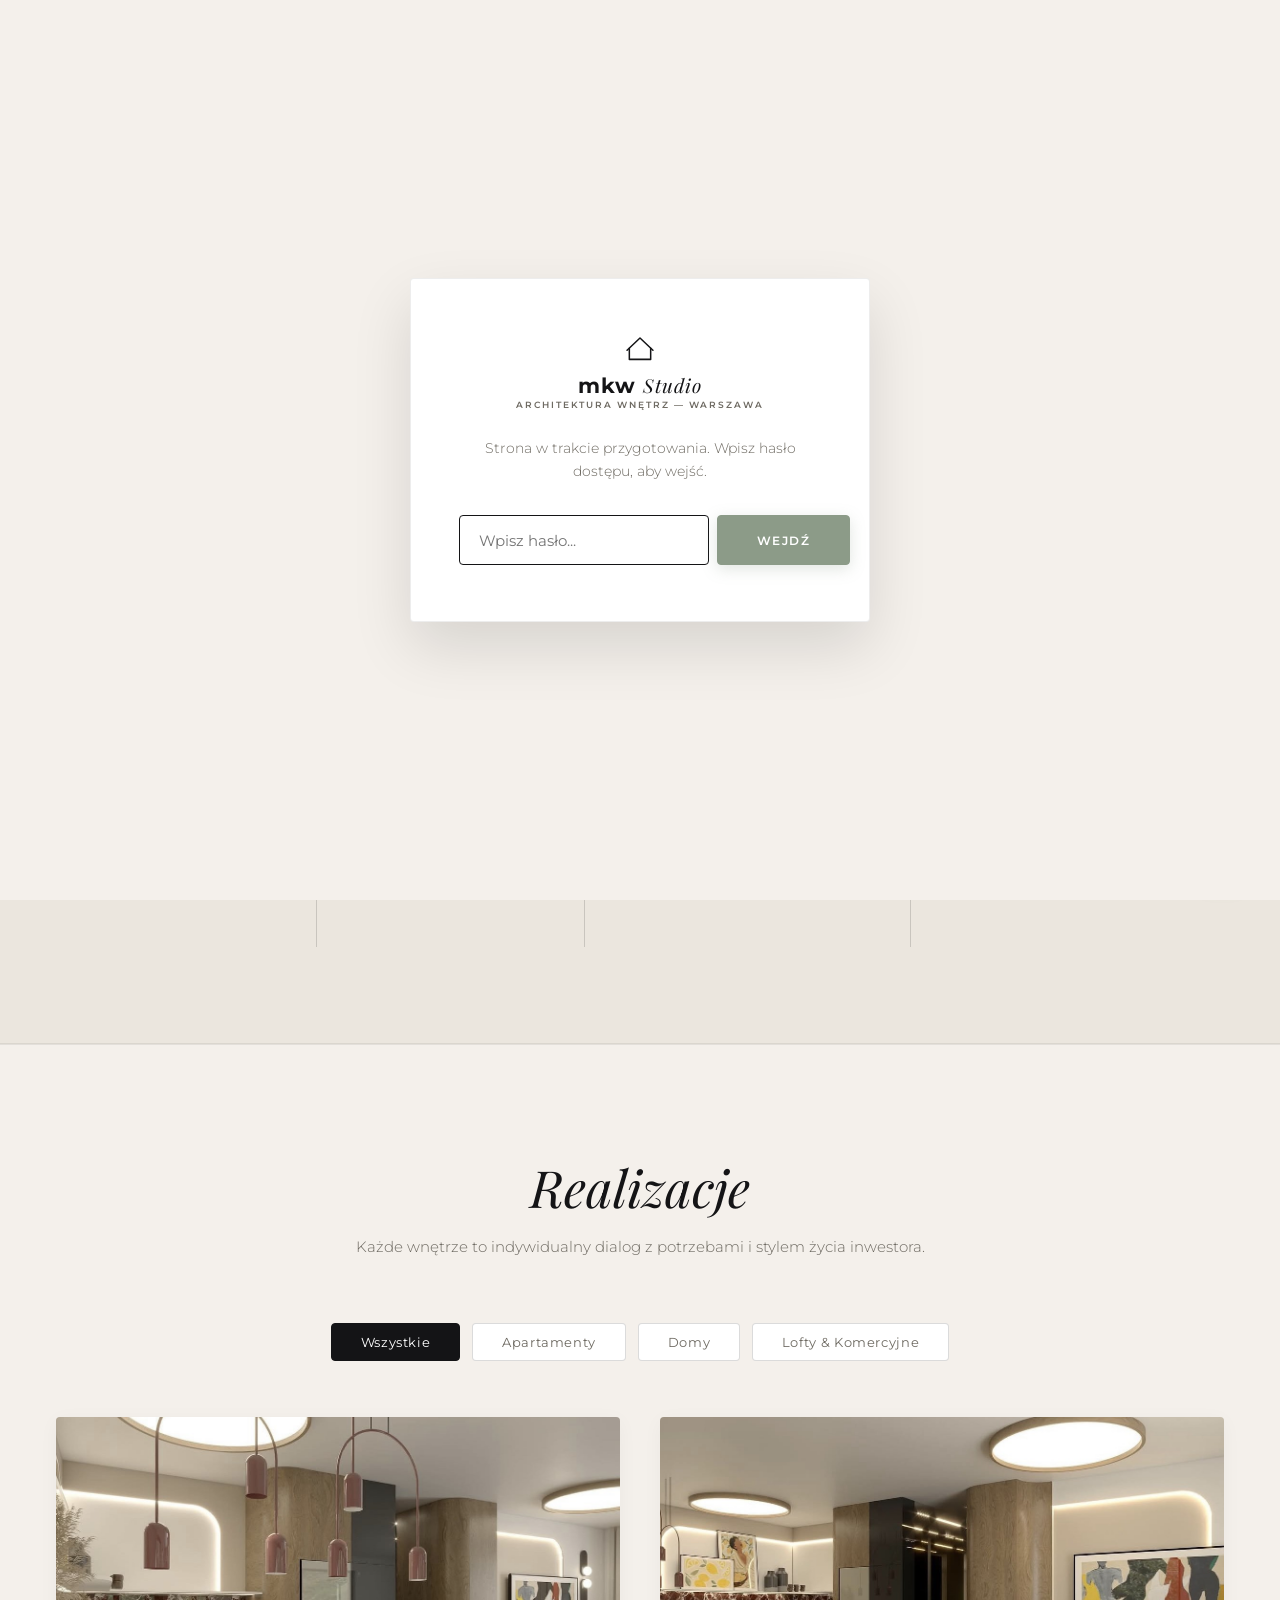
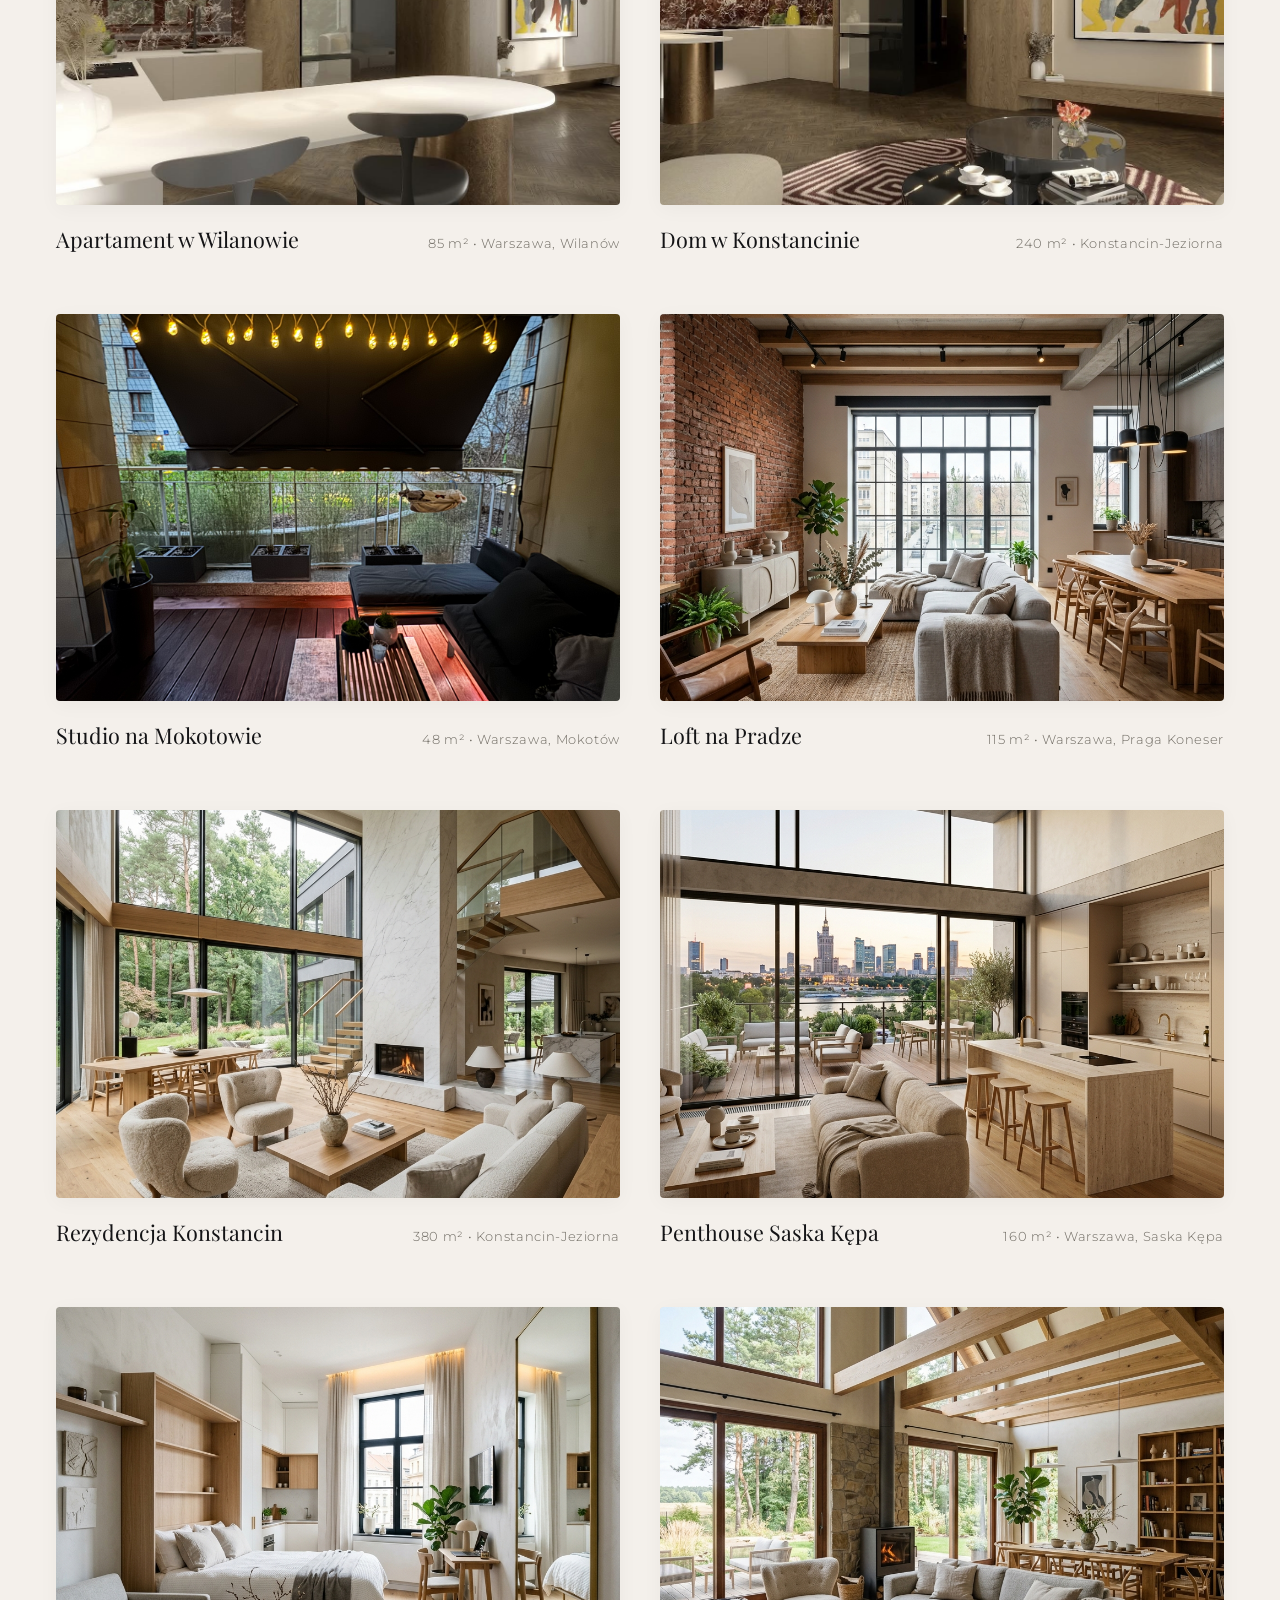
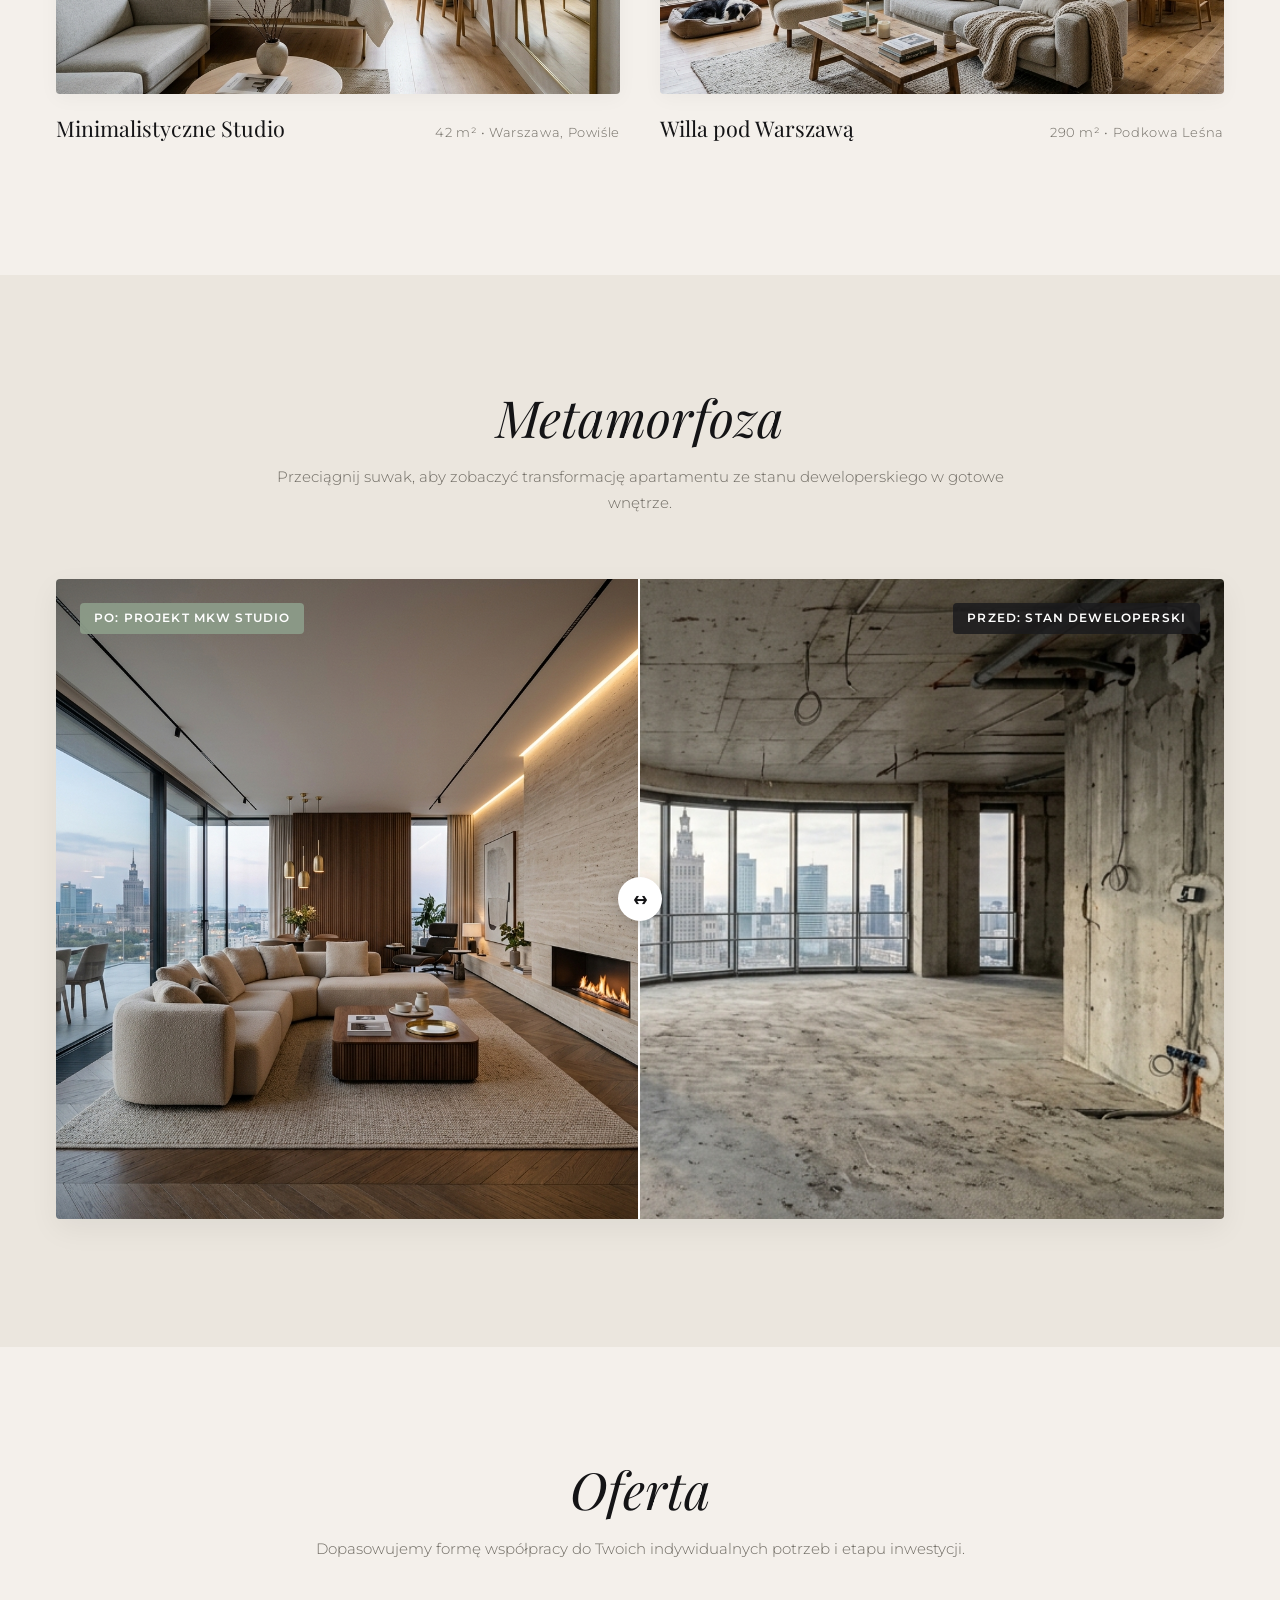
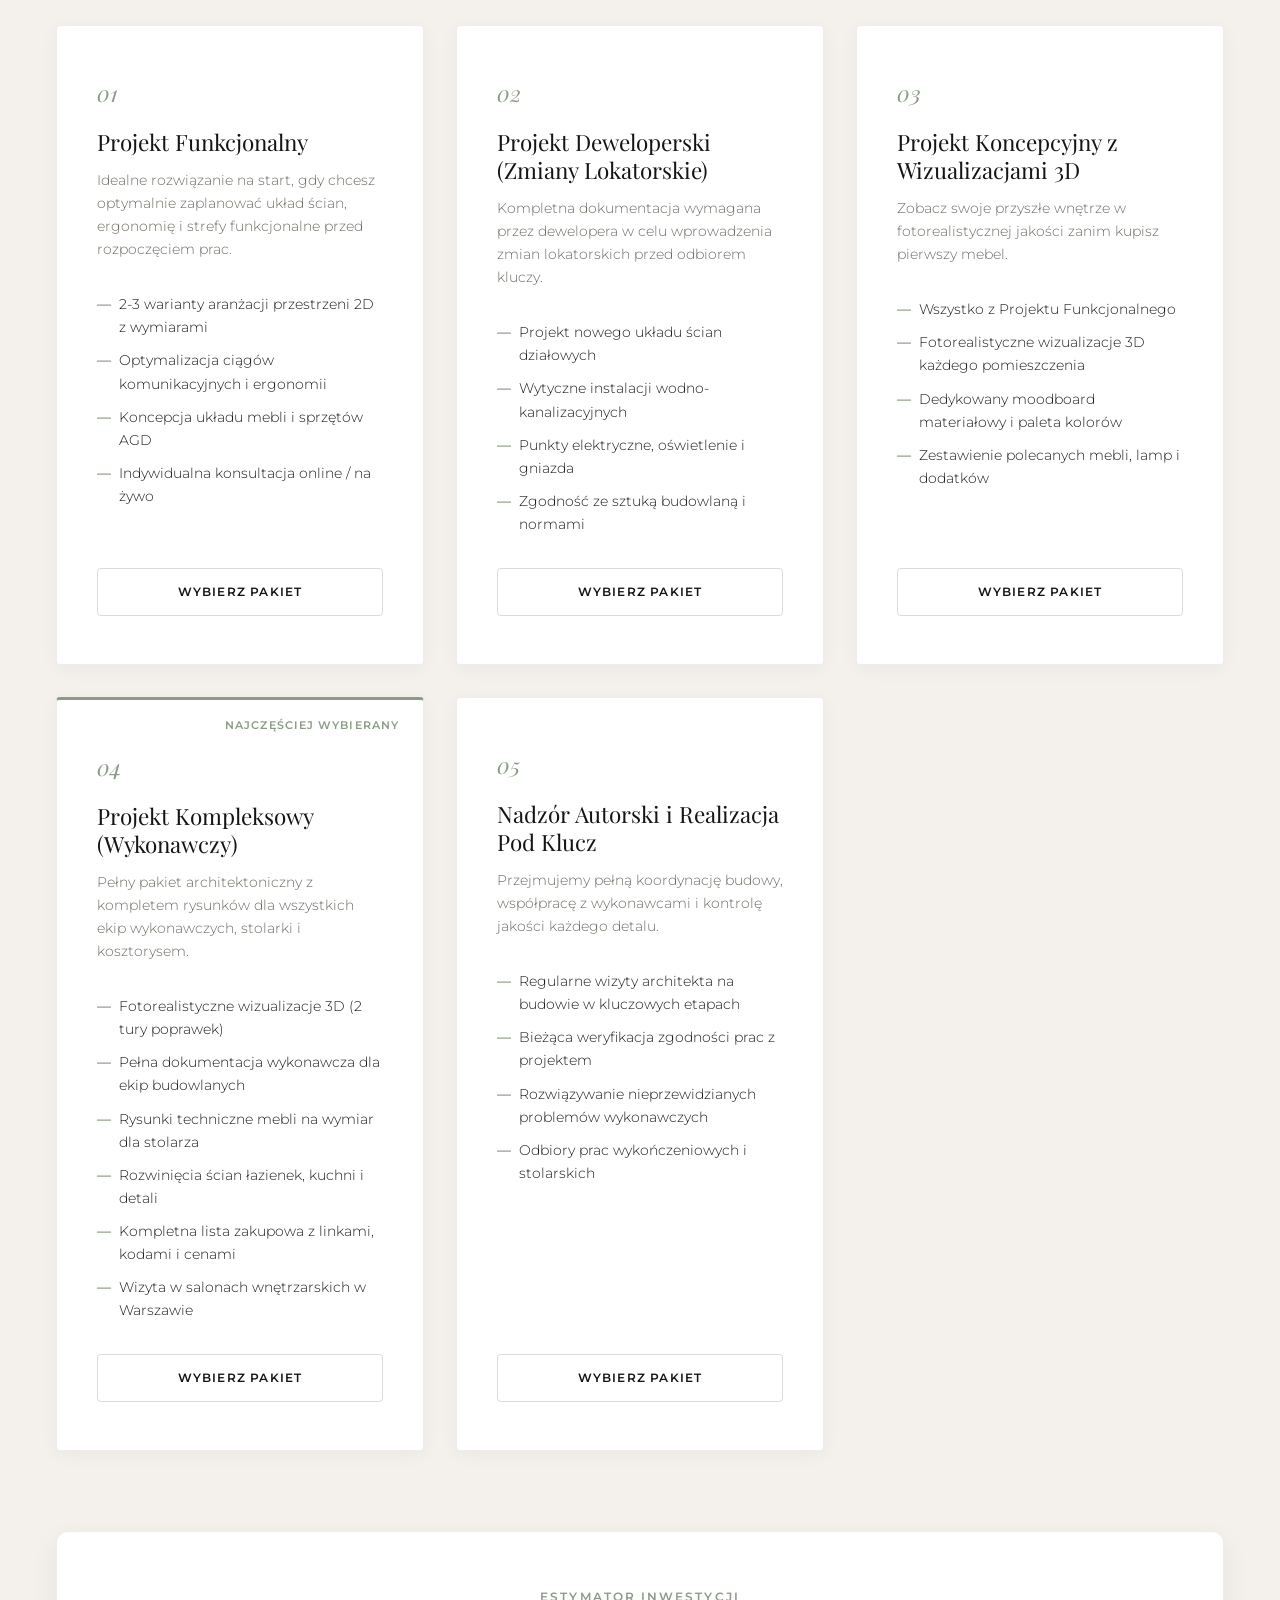
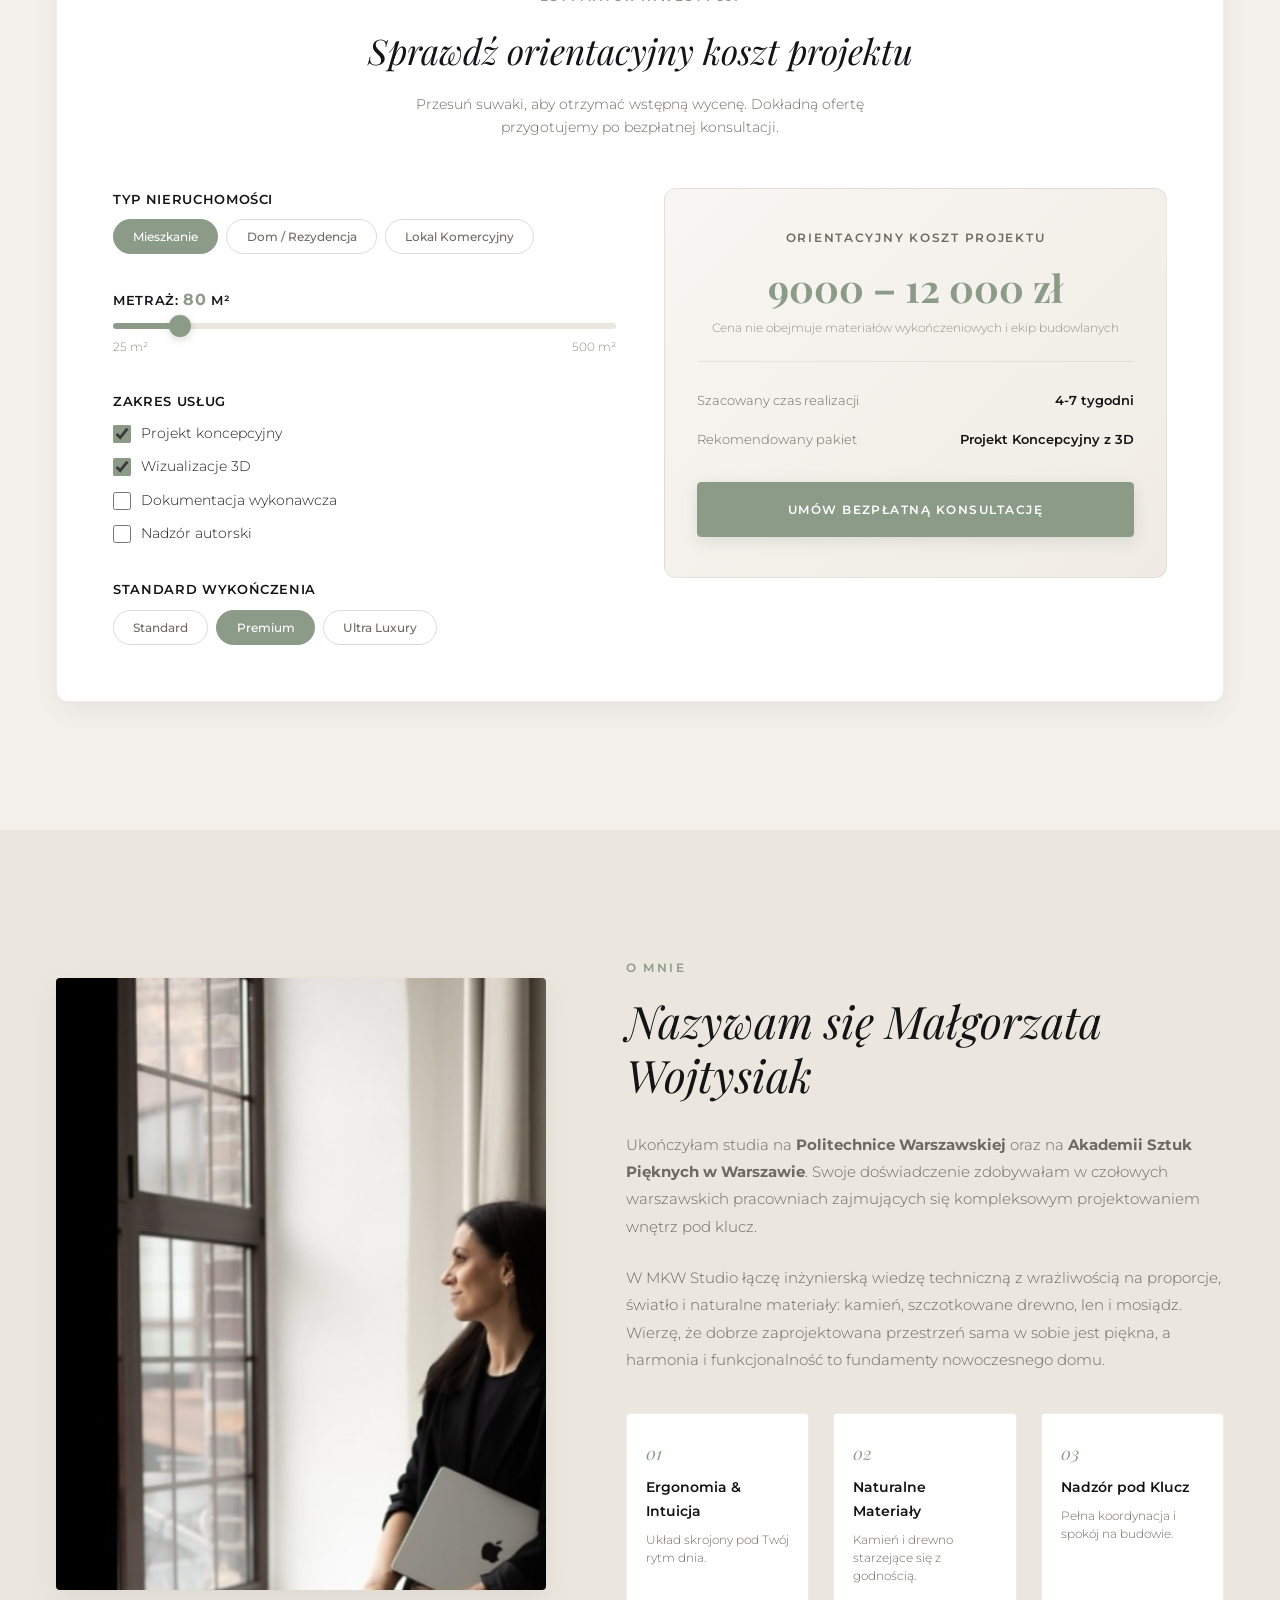
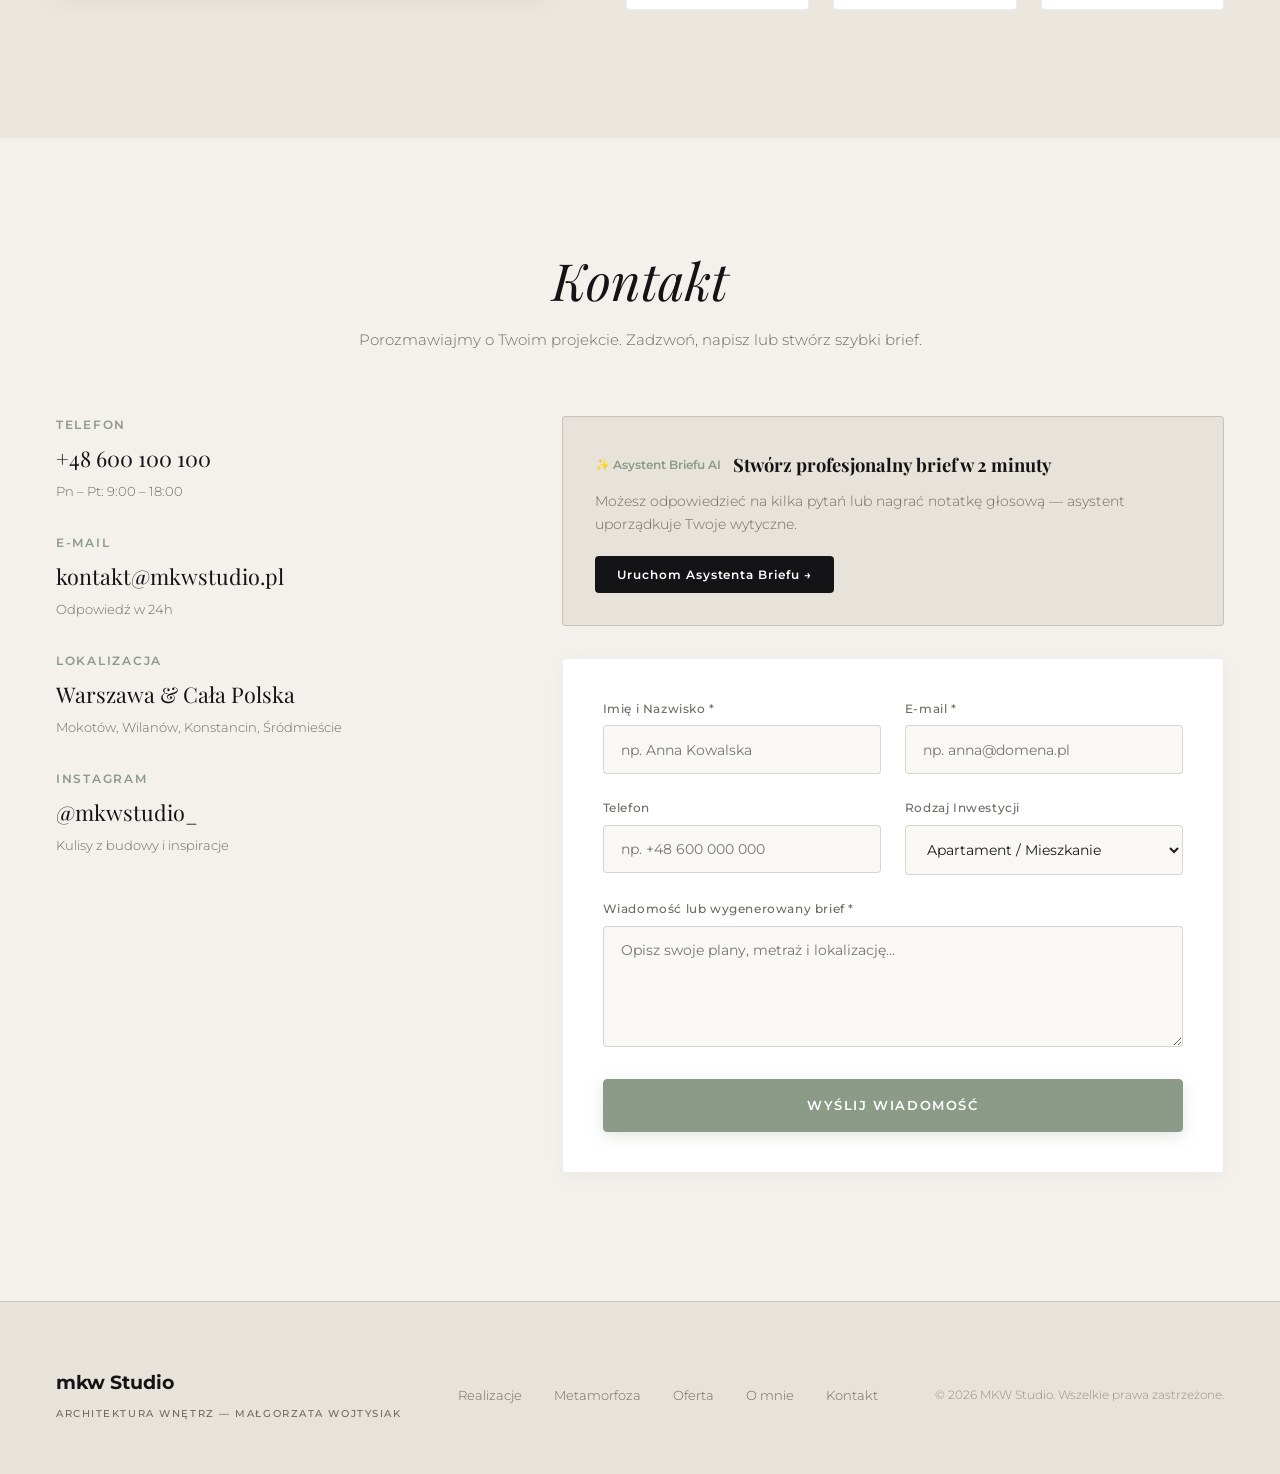
==== commit 24536779: "fix(offer): Resolve animation opacity conflict for card 03 and render full deliverables list" ====
--- a/index.html
+++ b/index.html
@@ -27,7 +27,7 @@
     <link rel="preload" as="style" href="https://fonts.googleapis.com/css2?family=Montserrat:wght@300;400;500;600;700&family=Playfair+Display:ital,wght@0,400;0,600;1,400&display=swap">
 
     <!-- CSS -->
-    <link rel="stylesheet" href="style.css?v=50">
+    <link rel="stylesheet" href="style.css?v=51">
 
     <!-- GSAP & ScrollTrigger -->
     <script src="https://cdnjs.cloudflare.com/ajax/libs/gsap/3.12.5/gsap.min.js"></script>
@@ -652,7 +652,7 @@
     </div>
 
     <!-- Scripts -->
-    <script src="site_content.js?v=50"></script>
-    <script src="main.js?v=50"></script>
+    <script src="site_content.js?v=51"></script>
+    <script src="main.js?v=51"></script>
 </body>
 </html>
